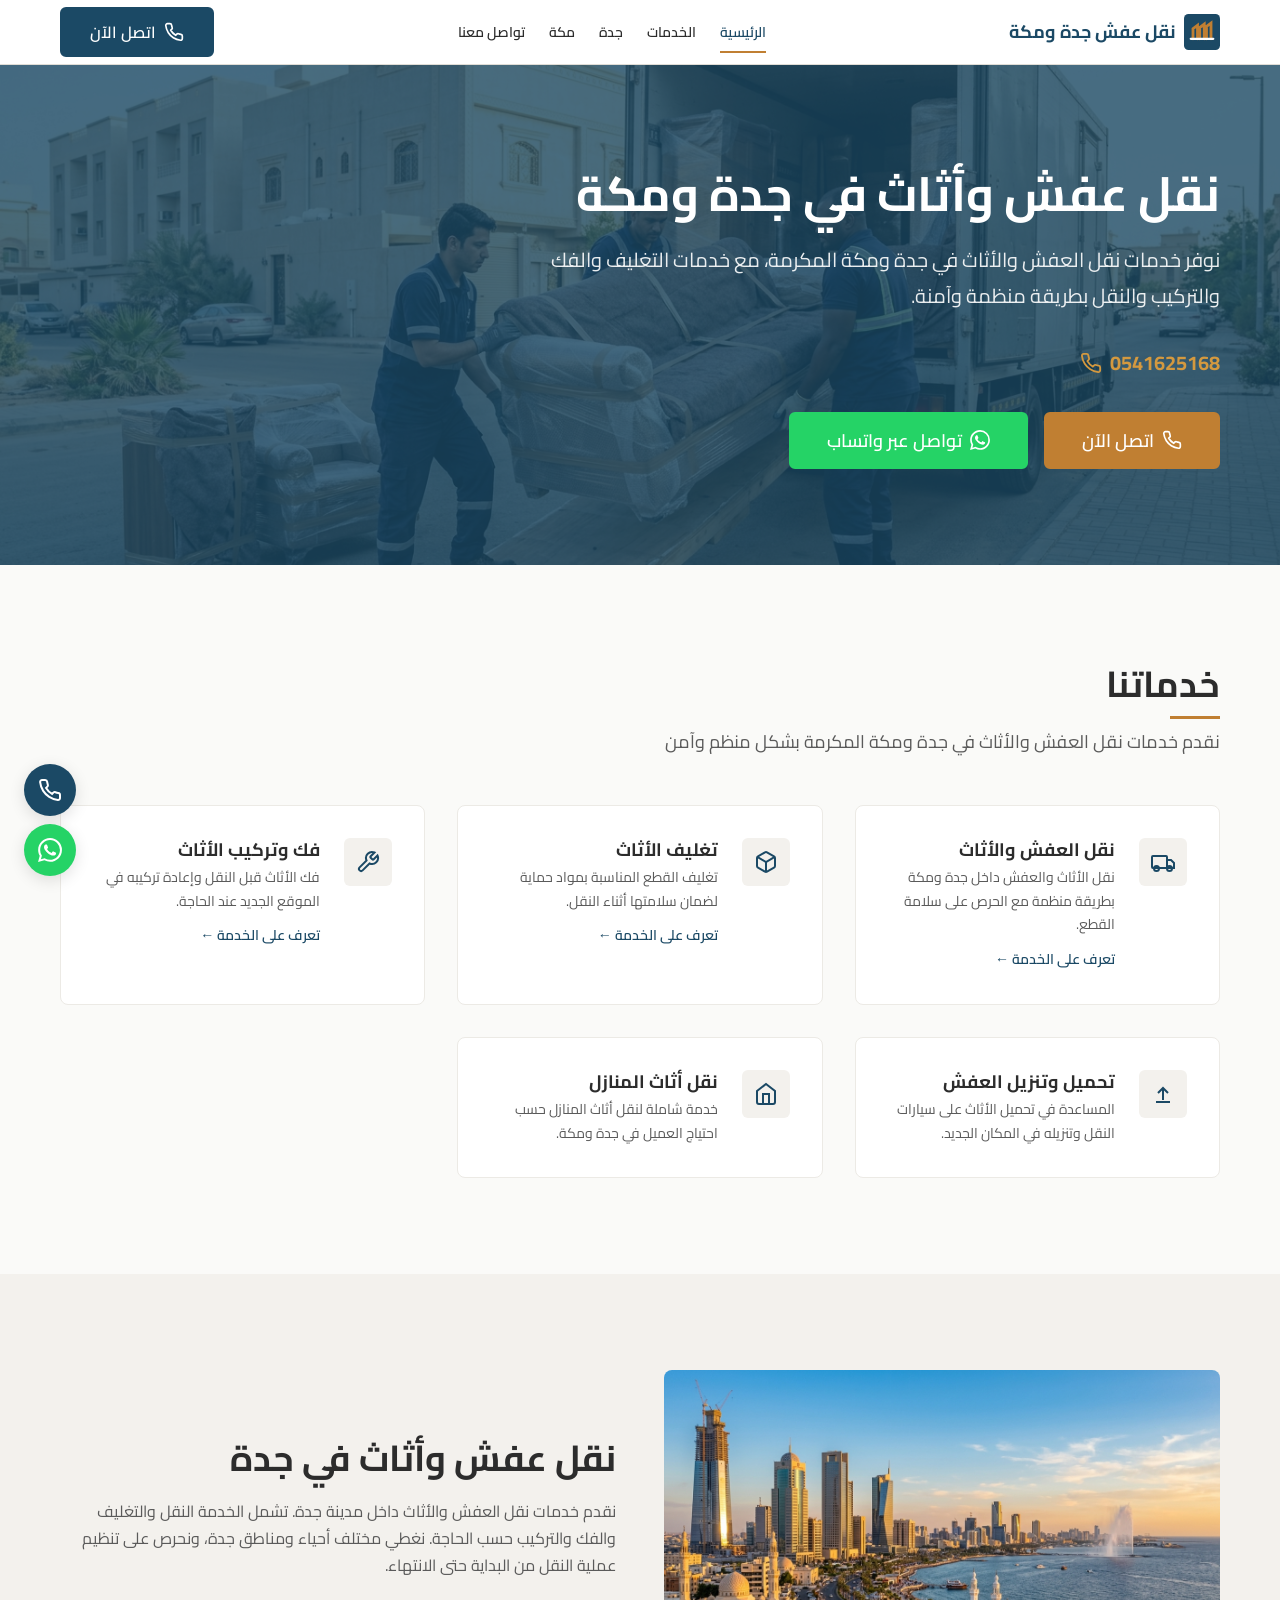
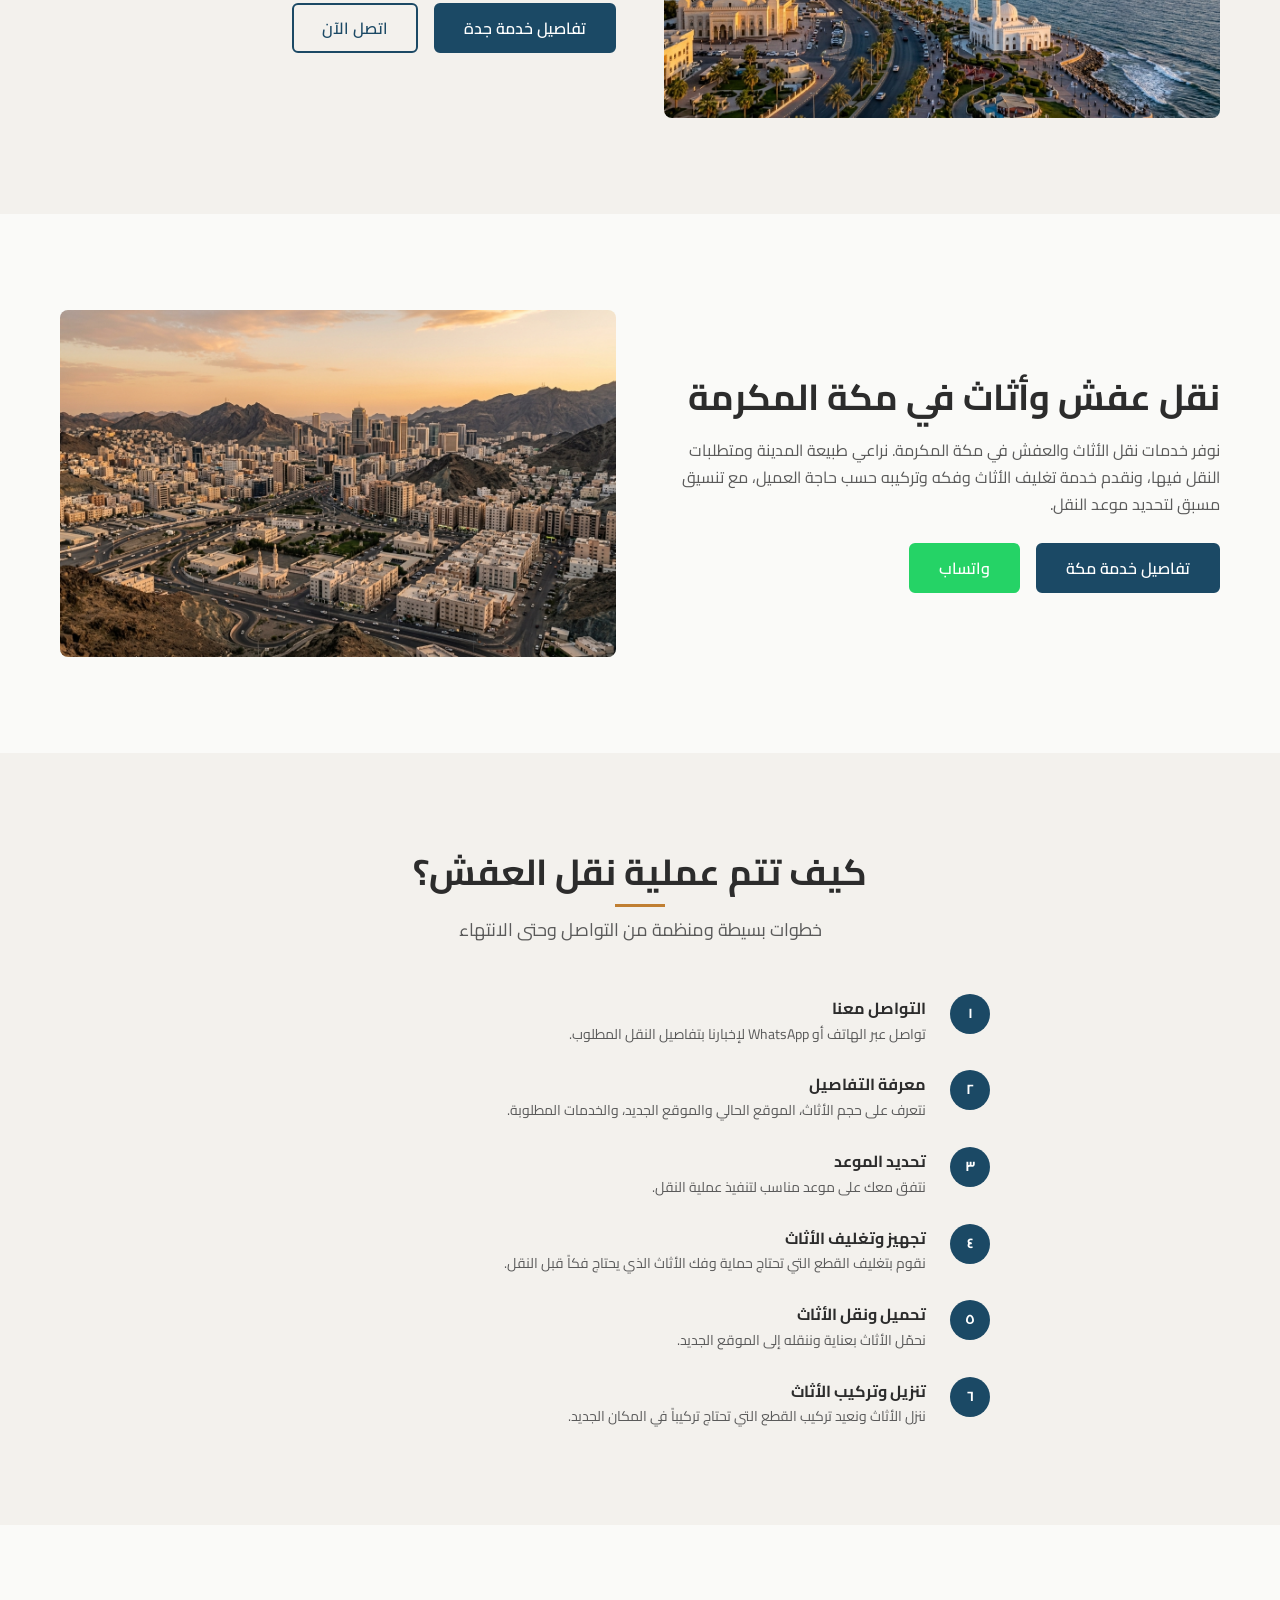
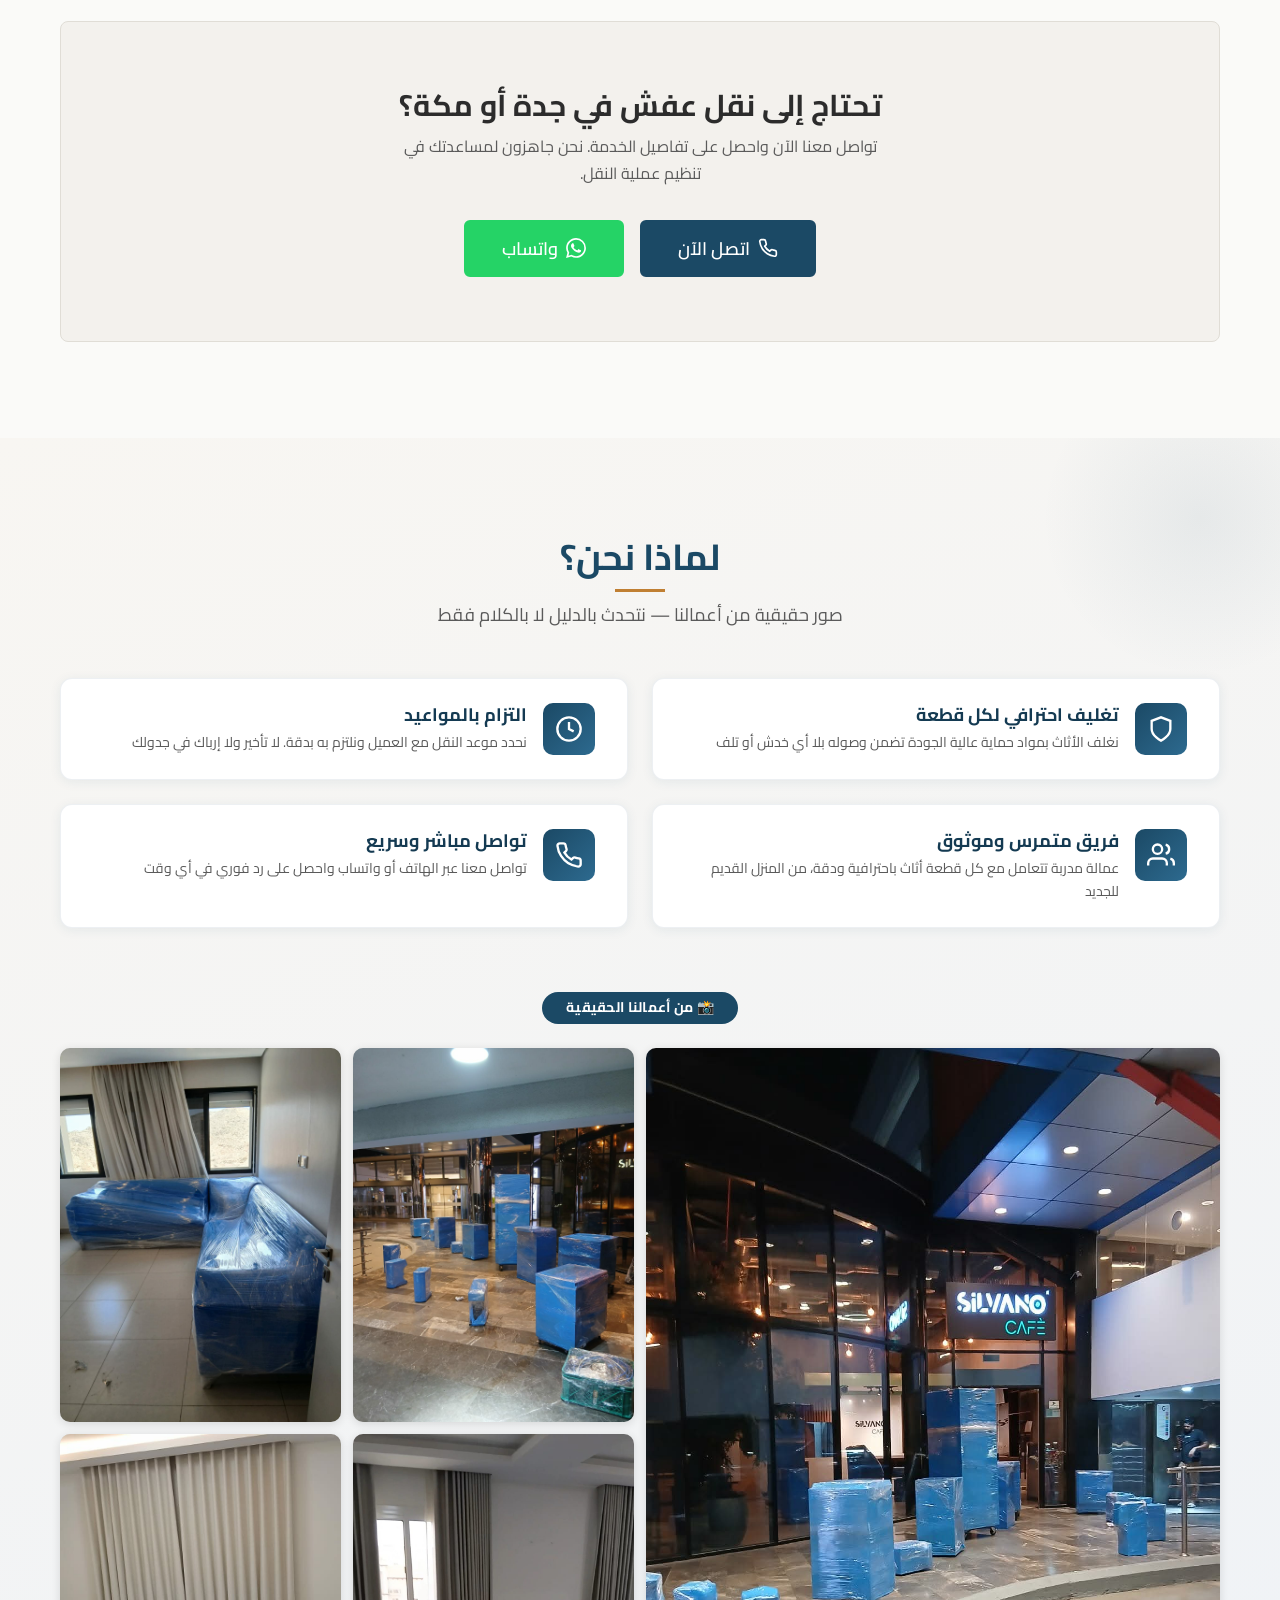
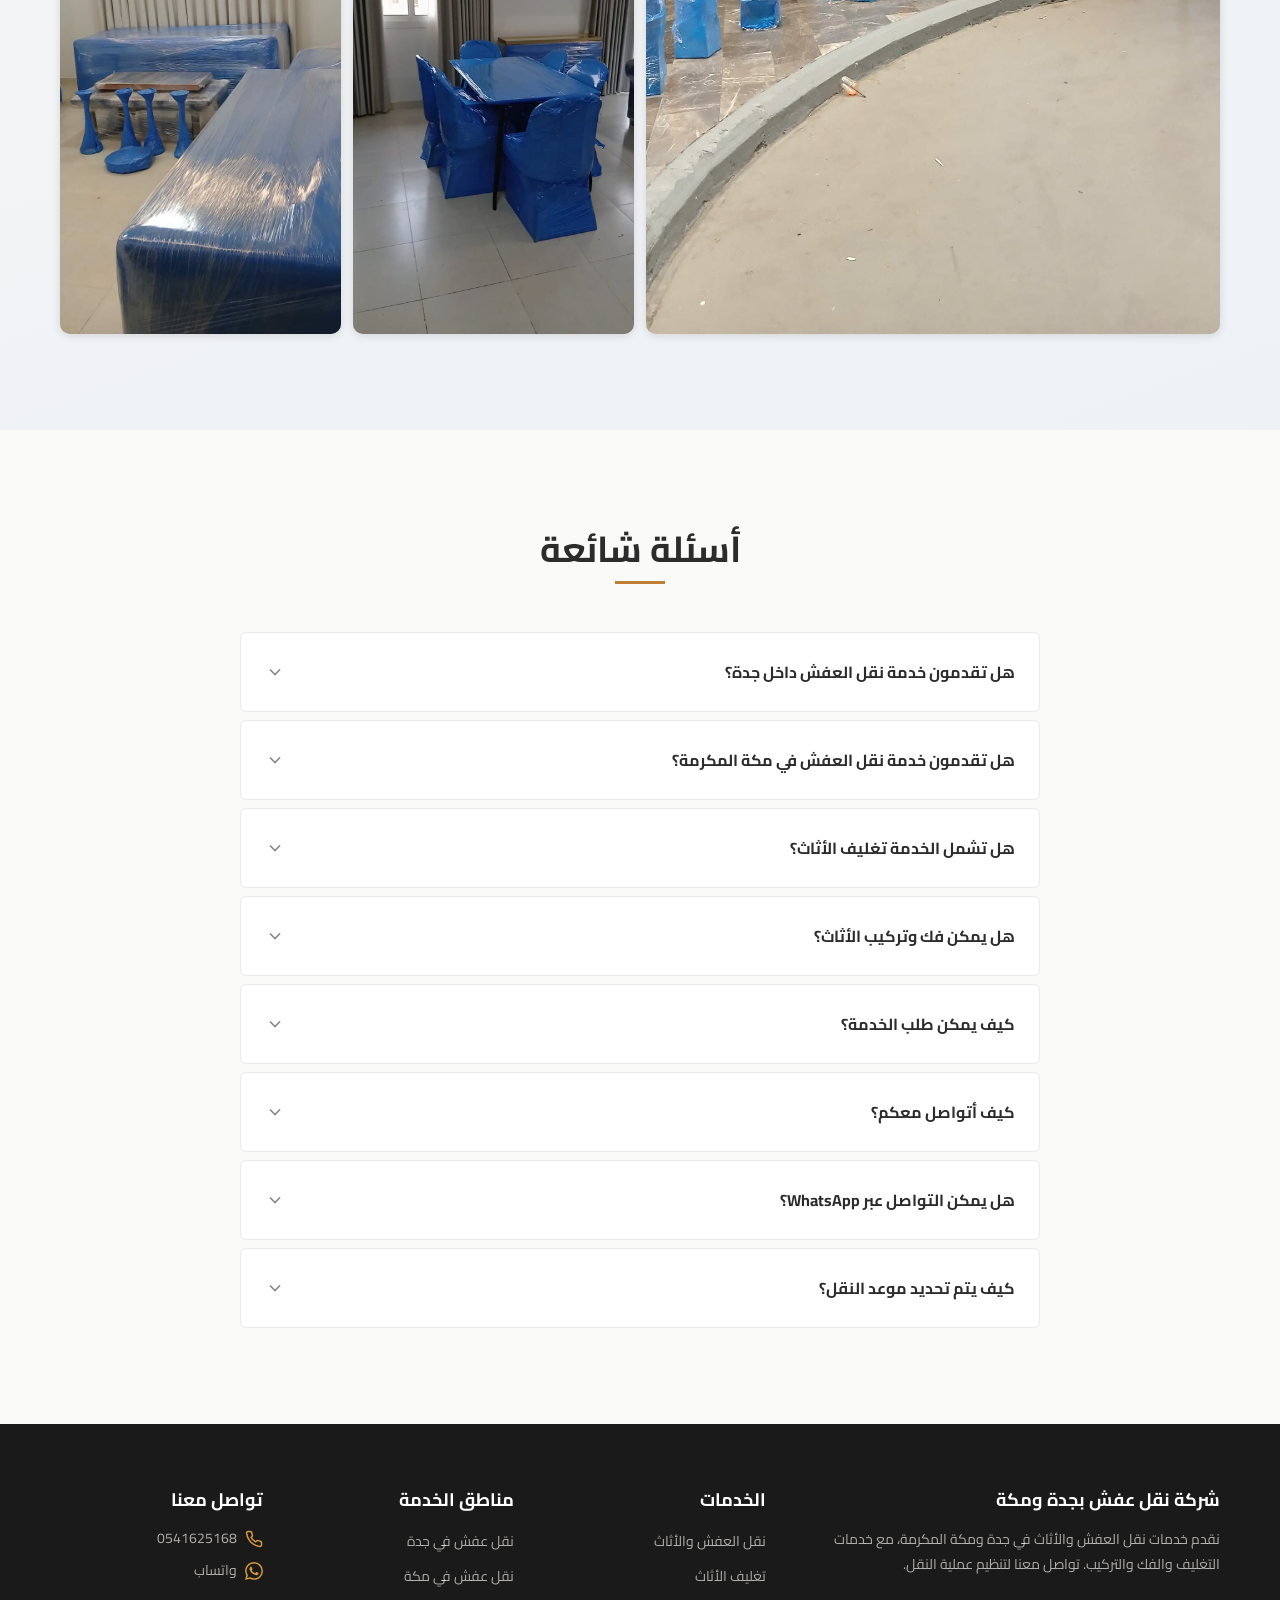
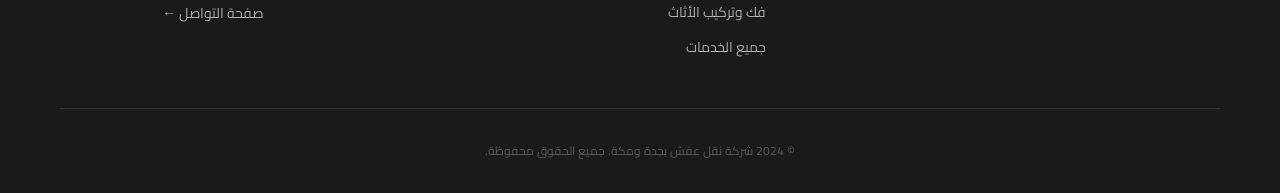
==== index.html @ a4de0fa6 "Ensure conversion clicks trigger immediate navigation and WhatsApp window open" ====
<!DOCTYPE html>
<html lang="ar" dir="rtl">
<head>
    <!-- Google tag (gtag.js) -->
  <script async src="https://www.googletagmanager.com/gtag/js?id=AW-18475044800"></script>
  <script>
    window.dataLayer = window.dataLayer || [];
    function gtag(){dataLayer.push(arguments);}
    gtag('js', new Date());

    gtag('config', 'AW-18475044800');
    gtag('config', 'AW-18475236309');
  </script>
    <!-- Event snippet for Contact conversion page -->
  <script>
  function gtag_report_conversion(url) {
    var callback = function () {
      if (typeof(url) != 'undefined' && url) {
        if (url.indexOf('wa.me') !== -1 || url.indexOf('whatsapp') !== -1) {
          // Handled immediately below
        } else {
          window.location = url;
        }
      }
    };
    if (typeof gtag === 'function') {
      gtag('event', 'conversion', {
          'send_to': 'AW-18475236309/doPhCIW14IYdENX31ulE',
          'value': 1.0,
          'currency': 'EGP',
          'event_callback': callback
      });
    }
    if (url && (url.indexOf('wa.me') !== -1 || url.indexOf('whatsapp') !== -1)) {
      window.open(url, '_blank');
      return false;
    }
    if (url && url.indexOf('tel:') === 0) {
      window.location.href = url;
      return false;
    }
    return false;
  }
  </script>

  <meta charset="UTF-8">
  <meta name="viewport" content="width=device-width, initial-scale=1.0">
  <title>نقل عفش وأثاث في جدة ومكة | شركة نقل عفش</title>
  <meta name="description" content="خدمات نقل العفش والأثاث في جدة ومكة المكرمة. نوفر خدمات التغليف والفك والتركيب والنقل بطريقة منظمة وآمنة. تواصل معنا الآن.">
  <link rel="canonical" href="https://example.com/">

  <!-- Open Graph -->
  <meta property="og:title" content="نقل عفش وأثاث في جدة ومكة | شركة نقل عفش">
  <meta property="og:description" content="خدمات نقل العفش والأثاث في جدة ومكة المكرمة. نوفر خدمات التغليف والفك والتركيب والنقل بطريقة منظمة وآمنة.">
  <meta property="og:type" content="website">
  <meta property="og:url" content="https://example.com/">
  <meta property="og:locale" content="ar_SA">
  <meta property="og:image" content="https://example.com/images/hero.jpg">
  <meta property="og:image:width" content="1200">
  <meta property="og:image:height" content="630">
  <meta property="og:site_name" content="شركة نقل عفش بجدة ومكة">

  <!-- Twitter/X -->
  <meta name="twitter:card" content="summary_large_image">
  <meta name="twitter:title" content="نقل عفش وأثاث في جدة ومكة | شركة نقل عفش">
  <meta name="twitter:description" content="خدمات نقل العفش والأثاث في جدة ومكة المكرمة. تغليف وفك وتركيب ونقل.">
  <meta name="twitter:image" content="https://example.com/images/hero.jpg">

  <!-- Favicon -->
  <link rel="icon" href="/favicon.svg" type="image/svg+xml">
  <link rel="apple-touch-icon" href="/favicon.svg">
  <link rel="manifest" href="/site.webmanifest">
  <meta name="theme-color" content="#1b4965">

  <!-- Preload critical resources -->
  <link rel="preconnect" href="https://fonts.googleapis.com">
  <link rel="preconnect" href="https://fonts.gstatic.com" crossorigin>
  <link rel="preload" as="style" href="https://fonts.googleapis.com/css2?family=Cairo:wght@400;600;700&display=swap">
  <link rel="stylesheet" href="https://fonts.googleapis.com/css2?family=Cairo:wght@400;600;700&display=swap" media="print" onload="this.media='all'">
  <noscript><link rel="stylesheet" href="https://fonts.googleapis.com/css2?family=Cairo:wght@400;600;700&display=swap"></noscript>

  <link rel="stylesheet" href="/css/style.css">

  <!-- Structured Data: LocalBusiness -->
  <script type="application/ld+json">
  {
    "@context": "https://schema.org",
    "@type": "MovingCompany",
    "name": "شركة نقل عفش بجدة ومكة",
    "description": "خدمات نقل العفش والأثاث في جدة ومكة المكرمة، مع خدمات التغليف والفك والتركيب",
    "url": "https://example.com",
    "telephone": "+966541625168",
    "areaServed": [
      {
        "@type": "City",
        "name": "جدة",
        "containedInPlace": {
          "@type": "Country",
          "name": "المملكة العربية السعودية"
        }
      },
      {
        "@type": "City",
        "name": "مكة المكرمة",
        "containedInPlace": {
          "@type": "Country",
          "name": "المملكة العربية السعودية"
        }
      }
    ],
    "serviceType": [
      "نقل عفش",
      "نقل أثاث",
      "تغليف أثاث",
      "فك وتركيب أثاث"
    ],
    "contactPoint": {
      "@type": "ContactPoint",
      "telephone": "+966541625168",
      "contactType": "customer service",
      "availableLanguage": "Arabic"
    }
  }
  </script>

  <!-- Structured Data: FAQPage -->
  <script type="application/ld+json">
  {
    "@context": "https://schema.org",
    "@type": "FAQPage",
    "mainEntity": [
      {
        "@type": "Question",
        "name": "هل تقدمون خدمة نقل العفش داخل جدة؟",
        "acceptedAnswer": {
          "@type": "Answer",
          "text": "نعم، نقدم خدمات نقل العفش والأثاث داخل مدينة جدة. تشمل الخدمة النقل والتحميل والتنزيل، مع إمكانية التغليف والفك والتركيب حسب الحاجة."
        }
      },
      {
        "@type": "Question",
        "name": "هل تقدمون خدمة نقل العفش في مكة المكرمة؟",
        "acceptedAnswer": {
          "@type": "Answer",
          "text": "نعم، نوفر خدمات نقل العفش والأثاث في مكة المكرمة بنفس الخدمات المتاحة في جدة، من نقل وتغليف وفك وتركيب."
        }
      },
      {
        "@type": "Question",
        "name": "هل تشمل الخدمة تغليف الأثاث؟",
        "acceptedAnswer": {
          "@type": "Answer",
          "text": "نعم، نوفر خدمة تغليف الأثاث بمواد حماية مناسبة للقطع التي تحتاج ذلك. يتم الاتفاق على تفاصيل التغليف عند التواصل معنا."
        }
      },
      {
        "@type": "Question",
        "name": "هل يمكن فك وتركيب الأثاث؟",
        "acceptedAnswer": {
          "@type": "Answer",
          "text": "نعم، نقدم خدمة فك الأثاث قبل النقل وإعادة تركيبه في الموقع الجديد. تواصل معنا لمعرفة التفاصيل حسب نوع الأثاث."
        }
      },
      {
        "@type": "Question",
        "name": "كيف يمكن طلب الخدمة؟",
        "acceptedAnswer": {
          "@type": "Answer",
          "text": "يمكنك طلب الخدمة بالاتصال المباشر على الرقم 0541625168 أو عبر WhatsApp. سنتعرف على تفاصيل النقل المطلوب ونحدد معك الموعد المناسب."
        }
      },
      {
        "@type": "Question",
        "name": "كيف أتواصل معكم؟",
        "acceptedAnswer": {
          "@type": "Answer",
          "text": "يمكنك التواصل معنا عبر الاتصال المباشر على الرقم 0541625168 أو عبر WhatsApp على نفس الرقم. كما يمكنك استخدام نموذج التواصل في صفحة التواصل."
        }
      },
      {
        "@type": "Question",
        "name": "هل يمكن التواصل عبر WhatsApp؟",
        "acceptedAnswer": {
          "@type": "Answer",
          "text": "نعم، يمكنك التواصل معنا مباشرة عبر WhatsApp على الرقم 0541625168. اضغط على زر WhatsApp الموجود في الموقع للتواصل الفوري."
        }
      },
      {
        "@type": "Question",
        "name": "كيف يتم تحديد موعد النقل؟",
        "acceptedAnswer": {
          "@type": "Answer",
          "text": "عند التواصل معنا، نتعرف على تفاصيل النقل المطلوب ثم نتفق معك على الموعد المناسب لتنفيذ الخدمة. نحرص على التنسيق المسبق لضمان تنفيذ النقل في الوقت المحدد."
        }
      }
    ]
  }
  </script>
</head>
<body>
  <!-- Skip to content -->
  <a href="#main-content" class="skip-link">انتقل إلى المحتوى الرئيسي</a>

  <!-- Header -->
  <header class="site-header" role="banner">
    <div class="container">
      <div class="header__inner">
        <a href="/" class="header__logo" aria-label="شركة نقل عفش بجدة ومكة — الصفحة الرئيسية">
          <svg class="header__logo-icon" viewBox="0 0 32 32" aria-hidden="true">
            <rect width="32" height="32" rx="4" fill="#1b4965"/>
            <path d="M8 22V13l4-3v12M14 22V12l4-3v13M20 22V11l4-3v14" stroke="#c07f32" stroke-width="2.5" stroke-linecap="round" fill="none"/>
            <path d="M6 22h20" stroke="#fff" stroke-width="2" stroke-linecap="round"/>
          </svg>
          <span>نقل عفش جدة ومكة</span>
        </a>

        <nav class="header__nav" aria-label="القائمة الرئيسية">
          <ul class="header__nav-list">
            <li><a href="/" class="header__nav-link active">الرئيسية</a></li>
            <li><a href="/services/" class="header__nav-link">الخدمات</a></li>
            <li><a href="/jeddah/" class="header__nav-link">جدة</a></li>
            <li><a href="/makkah/" class="header__nav-link">مكة</a></li>
            <li><a href="/contact/" class="header__nav-link">تواصل معنا</a></li>
          </ul>
        </nav>

        <div class="header__cta">
          <a href="tel:0541625168" onclick="return gtag_report_conversion(this.href)" class="btn btn--primary btn--sm" id="header-phone-btn">
            <svg class="btn__icon" viewBox="0 0 24 24" fill="none" stroke="currentColor" stroke-width="2" aria-hidden="true"><path d="M22 16.92v3a2 2 0 01-2.18 2 19.79 19.79 0 01-8.63-3.07 19.5 19.5 0 01-6-6 19.79 19.79 0 01-3.07-8.67A2 2 0 014.11 2h3a2 2 0 012 1.72c.127.96.361 1.903.7 2.81a2 2 0 01-.45 2.11L8.09 9.91a16 16 0 006 6l1.27-1.27a2 2 0 012.11-.45c.907.339 1.85.573 2.81.7A2 2 0 0122 16.92z"/></svg>
            اتصل الآن
          </a>
        </div>

        <button class="header__mobile-toggle" id="mobile-toggle" aria-label="فتح القائمة" aria-expanded="false" aria-controls="mobile-nav">
          <svg viewBox="0 0 24 24" fill="none" stroke="currentColor" stroke-width="2" aria-hidden="true">
            <path d="M3 12h18M3 6h18M3 18h18"/>
          </svg>
        </button>
      </div>
    </div>
  </header>

  <!-- Mobile Navigation -->
  <nav class="mobile-nav" id="mobile-nav" aria-label="القائمة المتنقلة" role="navigation">
    <ul class="mobile-nav__list">
      <li><a href="/" class="mobile-nav__link active">الرئيسية</a></li>
      <li><a href="/services/" class="mobile-nav__link">الخدمات</a></li>
      <li><a href="/services/furniture-moving/" class="mobile-nav__link">نقل العفش والأثاث</a></li>
      <li><a href="/services/furniture-packing/" class="mobile-nav__link">تغليف الأثاث</a></li>
      <li><a href="/services/furniture-disassembly-installation/" class="mobile-nav__link">فك وتركيب الأثاث</a></li>
      <li><a href="/jeddah/" class="mobile-nav__link">نقل عفش في جدة</a></li>
      <li><a href="/makkah/" class="mobile-nav__link">نقل عفش في مكة</a></li>
      <li><a href="/contact/" class="mobile-nav__link">تواصل معنا</a></li>
    </ul>
    <div class="mobile-nav__cta">
      <a href="tel:0541625168" onclick="return gtag_report_conversion(this.href)" class="btn btn--primary" id="mobile-phone-btn">
        <svg class="btn__icon" viewBox="0 0 24 24" fill="none" stroke="currentColor" stroke-width="2" aria-hidden="true"><path d="M22 16.92v3a2 2 0 01-2.18 2 19.79 19.79 0 01-8.63-3.07 19.5 19.5 0 01-6-6 19.79 19.79 0 01-3.07-8.67A2 2 0 014.11 2h3a2 2 0 012 1.72c.127.96.361 1.903.7 2.81a2 2 0 01-.45 2.11L8.09 9.91a16 16 0 006 6l1.27-1.27a2 2 0 012.11-.45c.907.339 1.85.573 2.81.7A2 2 0 0122 16.92z"/></svg>
        اتصل الآن
      </a>
      <a href="https://wa.me/966541625168" onclick="return gtag_report_conversion(this.href)" class="btn btn--whatsapp" target="_blank" rel="noopener" id="mobile-wa-btn">
        <svg class="btn__icon" viewBox="0 0 24 24" fill="currentColor" aria-hidden="true"><path d="M17.472 14.382c-.297-.149-1.758-.867-2.03-.967-.273-.099-.471-.148-.67.15-.197.297-.767.966-.94 1.164-.173.199-.347.223-.644.075-.297-.15-1.255-.463-2.39-1.475-.883-.788-1.48-1.761-1.653-2.059-.173-.297-.018-.458.13-.606.134-.133.298-.347.446-.52.149-.174.198-.298.298-.497.099-.198.05-.371-.025-.52-.075-.149-.669-1.612-.916-2.207-.242-.579-.487-.5-.669-.51-.173-.008-.371-.01-.57-.01-.198 0-.52.074-.792.372-.272.297-1.04 1.016-1.04 2.479 0 1.462 1.065 2.875 1.213 3.074.149.198 2.096 3.2 5.077 4.487.709.306 1.262.489 1.694.625.712.227 1.36.195 1.871.118.571-.085 1.758-.719 2.006-1.413.248-.694.248-1.289.173-1.413-.074-.124-.272-.198-.57-.347m-5.421 7.403h-.004a9.87 9.87 0 01-5.031-1.378l-.361-.214-3.741.982.998-3.648-.235-.374a9.86 9.86 0 01-1.51-5.26c.001-5.45 4.436-9.884 9.888-9.884 2.64 0 5.122 1.03 6.988 2.898a9.825 9.825 0 012.893 6.994c-.003 5.45-4.437 9.884-9.885 9.884m8.413-18.297A11.815 11.815 0 0012.05 0C5.495 0 .16 5.335.157 11.892c0 2.096.547 4.142 1.588 5.945L.057 24l6.305-1.654a11.882 11.882 0 005.683 1.448h.005c6.554 0 11.89-5.335 11.893-11.893a11.821 11.821 0 00-3.48-8.413z"/></svg>
        واتساب
      </a>
    </div>
  </nav>

  <!-- Main Content -->
  <main id="main-content">

    <!-- Hero Section -->
    <section class="hero" aria-labelledby="hero-title">
      <div class="hero__bg" aria-hidden="true">
        <img src="/images/hero.jpg" alt="" width="1200" height="675">
      </div>
      <div class="container">
        <div class="hero__content">
          <h1 id="hero-title" class="hero__title">نقل عفش وأثاث في جدة ومكة</h1>
          <p class="hero__desc">نوفر خدمات نقل العفش والأثاث في جدة ومكة المكرمة، مع خدمات التغليف والفك والتركيب والنقل بطريقة منظمة وآمنة.</p>
          <a href="tel:0541625168" onclick="return gtag_report_conversion(this.href)" class="hero__phone" id="hero-phone-link" aria-label="اتصل بنا على الرقم 0541625168">
            <svg width="22" height="22" viewBox="0 0 24 24" fill="none" stroke="currentColor" stroke-width="2" aria-hidden="true"><path d="M22 16.92v3a2 2 0 01-2.18 2 19.79 19.79 0 01-8.63-3.07 19.5 19.5 0 01-6-6 19.79 19.79 0 01-3.07-8.67A2 2 0 014.11 2h3a2 2 0 012 1.72c.127.96.361 1.903.7 2.81a2 2 0 01-.45 2.11L8.09 9.91a16 16 0 006 6l1.27-1.27a2 2 0 012.11-.45c.907.339 1.85.573 2.81.7A2 2 0 0122 16.92z"/></svg>
            0541625168
          </a>
          <div class="btn-group">
            <a href="tel:0541625168" onclick="return gtag_report_conversion(this.href)" class="btn btn--accent btn--lg" id="hero-call-btn">
              <svg class="btn__icon" viewBox="0 0 24 24" fill="none" stroke="currentColor" stroke-width="2" aria-hidden="true"><path d="M22 16.92v3a2 2 0 01-2.18 2 19.79 19.79 0 01-8.63-3.07 19.5 19.5 0 01-6-6 19.79 19.79 0 01-3.07-8.67A2 2 0 014.11 2h3a2 2 0 012 1.72c.127.96.361 1.903.7 2.81a2 2 0 01-.45 2.11L8.09 9.91a16 16 0 006 6l1.27-1.27a2 2 0 012.11-.45c.907.339 1.85.573 2.81.7A2 2 0 0122 16.92z"/></svg>
              اتصل الآن
            </a>
            <a href="https://wa.me/966541625168" onclick="return gtag_report_conversion(this.href)" class="btn btn--whatsapp btn--lg" target="_blank" rel="noopener" id="hero-wa-btn">
              <svg class="btn__icon" viewBox="0 0 24 24" fill="currentColor" aria-hidden="true"><path d="M17.472 14.382c-.297-.149-1.758-.867-2.03-.967-.273-.099-.471-.148-.67.15-.197.297-.767.966-.94 1.164-.173.199-.347.223-.644.075-.297-.15-1.255-.463-2.39-1.475-.883-.788-1.48-1.761-1.653-2.059-.173-.297-.018-.458.13-.606.134-.133.298-.347.446-.52.149-.174.198-.298.298-.497.099-.198.05-.371-.025-.52-.075-.149-.669-1.612-.916-2.207-.242-.579-.487-.5-.669-.51-.173-.008-.371-.01-.57-.01-.198 0-.52.074-.792.372-.272.297-1.04 1.016-1.04 2.479 0 1.462 1.065 2.875 1.213 3.074.149.198 2.096 3.2 5.077 4.487.709.306 1.262.489 1.694.625.712.227 1.36.195 1.871.118.571-.085 1.758-.719 2.006-1.413.248-.694.248-1.289.173-1.413-.074-.124-.272-.198-.57-.347m-5.421 7.403h-.004a9.87 9.87 0 01-5.031-1.378l-.361-.214-3.741.982.998-3.648-.235-.374a9.86 9.86 0 01-1.51-5.26c.001-5.45 4.436-9.884 9.888-9.884 2.64 0 5.122 1.03 6.988 2.898a9.825 9.825 0 012.893 6.994c-.003 5.45-4.437 9.884-9.885 9.884m8.413-18.297A11.815 11.815 0 0012.05 0C5.495 0 .16 5.335.157 11.892c0 2.096.547 4.142 1.588 5.945L.057 24l6.305-1.654a11.882 11.882 0 005.683 1.448h.005c6.554 0 11.89-5.335 11.893-11.893a11.821 11.821 0 00-3.48-8.413z"/></svg>
              تواصل عبر واتساب
            </a>
          </div>
        </div>
      </div>
    </section>

    <!-- Services Section -->
    <section class="section" id="services" aria-labelledby="services-title">
      <div class="container">
        <div class="section__header">
          <h2 id="services-title" class="section__title">خدماتنا</h2>
          <p class="section__subtitle">نقدم خدمات نقل العفش والأثاث في جدة ومكة المكرمة بشكل منظم وآمن</p>
        </div>
        <div class="services-grid">

          <!-- Service 1: نقل العفش والأثاث -->
          <div class="service-item">
            <div class="service-item__icon" aria-hidden="true">
              <svg viewBox="0 0 24 24" fill="none" stroke="currentColor" stroke-width="2"><rect x="1" y="6" width="15" height="12" rx="1"/><path d="M16 10h4l3 3v5h-7V10z"/><circle cx="5.5" cy="18.5" r="2.5"/><circle cx="18.5" cy="18.5" r="2.5"/></svg>
            </div>
            <div>
              <h3 class="service-item__title">نقل العفش والأثاث</h3>
              <p class="service-item__desc">نقل الأثاث والعفش داخل جدة ومكة بطريقة منظمة مع الحرص على سلامة القطع.</p>
              <a href="/services/furniture-moving/" class="service-item__link">تعرف على الخدمة ←</a>
            </div>
          </div>

          <!-- Service 2: التغليف -->
          <div class="service-item">
            <div class="service-item__icon" aria-hidden="true">
              <svg viewBox="0 0 24 24" fill="none" stroke="currentColor" stroke-width="2"><path d="M21 16V8a2 2 0 00-1-1.73l-7-4a2 2 0 00-2 0l-7 4A2 2 0 003 8v8a2 2 0 001 1.73l7 4a2 2 0 002 0l7-4A2 2 0 0021 16z"/><polyline points="3.27 6.96 12 12.01 20.73 6.96"/><line x1="12" y1="22.08" x2="12" y2="12"/></svg>
            </div>
            <div>
              <h3 class="service-item__title">تغليف الأثاث</h3>
              <p class="service-item__desc">تغليف القطع المناسبة بمواد حماية لضمان سلامتها أثناء النقل.</p>
              <a href="/services/furniture-packing/" class="service-item__link">تعرف على الخدمة ←</a>
            </div>
          </div>

          <!-- Service 3: فك وتركيب -->
          <div class="service-item">
            <div class="service-item__icon" aria-hidden="true">
              <svg viewBox="0 0 24 24" fill="none" stroke="currentColor" stroke-width="2"><path d="M14.7 6.3a1 1 0 000 1.4l1.6 1.6a1 1 0 001.4 0l3.77-3.77a6 6 0 01-7.94 7.94l-6.91 6.91a2.12 2.12 0 01-3-3l6.91-6.91a6 6 0 017.94-7.94l-3.76 3.76z"/></svg>
            </div>
            <div>
              <h3 class="service-item__title">فك وتركيب الأثاث</h3>
              <p class="service-item__desc">فك الأثاث قبل النقل وإعادة تركيبه في الموقع الجديد عند الحاجة.</p>
              <a href="/services/furniture-disassembly-installation/" class="service-item__link">تعرف على الخدمة ←</a>
            </div>
          </div>

          <!-- Service 4: تحميل وتنزيل -->
          <div class="service-item">
            <div class="service-item__icon" aria-hidden="true">
              <svg viewBox="0 0 24 24" fill="none" stroke="currentColor" stroke-width="2"><polyline points="17 11 12 6 7 11"/><line x1="12" y1="6" x2="12" y2="18"/><path d="M5 20h14"/></svg>
            </div>
            <div>
              <h3 class="service-item__title">تحميل وتنزيل العفش</h3>
              <p class="service-item__desc">المساعدة في تحميل الأثاث على سيارات النقل وتنزيله في المكان الجديد.</p>
            </div>
          </div>

          <!-- Service 5: نقل أثاث المنازل -->
          <div class="service-item">
            <div class="service-item__icon" aria-hidden="true">
              <svg viewBox="0 0 24 24" fill="none" stroke="currentColor" stroke-width="2"><path d="M3 9l9-7 9 7v11a2 2 0 01-2 2H5a2 2 0 01-2-2z"/><polyline points="9 22 9 12 15 12 15 22"/></svg>
            </div>
            <div>
              <h3 class="service-item__title">نقل أثاث المنازل</h3>
              <p class="service-item__desc">خدمة شاملة لنقل أثاث المنازل حسب احتياج العميل في جدة ومكة.</p>
            </div>
          </div>

        </div>
      </div>
    </section>

    <!-- Jeddah Section -->
    <section class="section section--alt" id="jeddah-section" aria-labelledby="jeddah-title">
      <div class="container">
        <div class="city-block">
          <div class="city-block__image">
            <img src="/images/jeddah.jpg" alt="مدينة جدة" width="600" height="375" loading="lazy">
          </div>
          <div>
            <h2 id="jeddah-title" class="city-block__title">نقل عفش وأثاث في جدة</h2>
            <p class="city-block__text">نقدم خدمات نقل العفش والأثاث داخل مدينة جدة. تشمل الخدمة النقل والتغليف والفك والتركيب حسب الحاجة. نغطي مختلف أحياء ومناطق جدة، ونحرص على تنظيم عملية النقل من البداية حتى الانتهاء.</p>
            <div class="btn-group">
              <a href="/jeddah/" class="btn btn--primary" id="jeddah-section-link">تفاصيل خدمة جدة</a>
              <a href="tel:0541625168" onclick="return gtag_report_conversion(this.href)" class="btn btn--outline" id="jeddah-call-btn">اتصل الآن</a>
            </div>
          </div>
        </div>
      </div>
    </section>

    <!-- Makkah Section -->
    <section class="section" id="makkah-section" aria-labelledby="makkah-title">
      <div class="container">
        <div class="city-block city-block--reverse">
          <div class="city-block__image">
            <img src="/images/makkah.jpg" alt="مدينة مكة المكرمة" width="600" height="375" loading="lazy">
          </div>
          <div>
            <h2 id="makkah-title" class="city-block__title">نقل عفش وأثاث في مكة المكرمة</h2>
            <p class="city-block__text">نوفر خدمات نقل الأثاث والعفش في مكة المكرمة. نراعي طبيعة المدينة ومتطلبات النقل فيها، ونقدم خدمة تغليف الأثاث وفكه وتركيبه حسب حاجة العميل، مع تنسيق مسبق لتحديد موعد النقل.</p>
            <div class="btn-group">
              <a href="/makkah/" class="btn btn--primary" id="makkah-section-link">تفاصيل خدمة مكة</a>
              <a href="https://wa.me/966541625168" onclick="return gtag_report_conversion(this.href)" class="btn btn--whatsapp" target="_blank" rel="noopener" id="makkah-wa-btn">
                واتساب
              </a>
            </div>
          </div>
        </div>
      </div>
    </section>

    <!-- How it works -->
    <section class="section section--alt" id="process" aria-labelledby="process-title">
      <div class="container">
        <div class="section__header text-center">
          <h2 id="process-title" class="section__title">كيف تتم عملية نقل العفش؟</h2>
          <p class="section__subtitle" style="margin:0 auto;">خطوات بسيطة ومنظمة من التواصل وحتى الانتهاء</p>
        </div>
        <div class="process-list">
          <div class="process-step">
            <span class="process-step__number" aria-hidden="true">١</span>
            <div class="process-step__content">
              <h3 class="process-step__title">التواصل معنا</h3>
              <p class="process-step__desc">تواصل عبر الهاتف أو WhatsApp لإخبارنا بتفاصيل النقل المطلوب.</p>
            </div>
          </div>
          <div class="process-step">
            <span class="process-step__number" aria-hidden="true">٢</span>
            <div class="process-step__content">
              <h3 class="process-step__title">معرفة التفاصيل</h3>
              <p class="process-step__desc">نتعرف على حجم الأثاث، الموقع الحالي والموقع الجديد، والخدمات المطلوبة.</p>
            </div>
          </div>
          <div class="process-step">
            <span class="process-step__number" aria-hidden="true">٣</span>
            <div class="process-step__content">
              <h3 class="process-step__title">تحديد الموعد</h3>
              <p class="process-step__desc">نتفق معك على موعد مناسب لتنفيذ عملية النقل.</p>
            </div>
          </div>
          <div class="process-step">
            <span class="process-step__number" aria-hidden="true">٤</span>
            <div class="process-step__content">
              <h3 class="process-step__title">تجهيز وتغليف الأثاث</h3>
              <p class="process-step__desc">نقوم بتغليف القطع التي تحتاج حماية وفك الأثاث الذي يحتاج فكاً قبل النقل.</p>
            </div>
          </div>
          <div class="process-step">
            <span class="process-step__number" aria-hidden="true">٥</span>
            <div class="process-step__content">
              <h3 class="process-step__title">تحميل ونقل الأثاث</h3>
              <p class="process-step__desc">نحمّل الأثاث بعناية وننقله إلى الموقع الجديد.</p>
            </div>
          </div>
          <div class="process-step">
            <span class="process-step__number" aria-hidden="true">٦</span>
            <div class="process-step__content">
              <h3 class="process-step__title">تنزيل وتركيب الأثاث</h3>
              <p class="process-step__desc">ننزل الأثاث ونعيد تركيب القطع التي تحتاج تركيباً في المكان الجديد.</p>
            </div>
          </div>
        </div>
      </div>
    </section>

    <!-- CTA Banner -->
    <section class="section" aria-label="دعوة للتواصل">
      <div class="container">
        <div class="cta-banner">
          <h2 class="cta-banner__title">تحتاج إلى نقل عفش في جدة أو مكة؟</h2>
          <p class="cta-banner__desc">تواصل معنا الآن واحصل على تفاصيل الخدمة. نحن جاهزون لمساعدتك في تنظيم عملية النقل.</p>
          <div class="btn-group">
            <a href="tel:0541625168" onclick="return gtag_report_conversion(this.href)" class="btn btn--primary btn--lg" id="cta-call-btn">
              <svg class="btn__icon" viewBox="0 0 24 24" fill="none" stroke="currentColor" stroke-width="2" aria-hidden="true"><path d="M22 16.92v3a2 2 0 01-2.18 2 19.79 19.79 0 01-8.63-3.07 19.5 19.5 0 01-6-6 19.79 19.79 0 01-3.07-8.67A2 2 0 014.11 2h3a2 2 0 012 1.72c.127.96.361 1.903.7 2.81a2 2 0 01-.45 2.11L8.09 9.91a16 16 0 006 6l1.27-1.27a2 2 0 012.11-.45c.907.339 1.85.573 2.81.7A2 2 0 0122 16.92z"/></svg>
              اتصل الآن
            </a>
            <a href="https://wa.me/966541625168" onclick="return gtag_report_conversion(this.href)" class="btn btn--whatsapp btn--lg" target="_blank" rel="noopener" id="cta-wa-btn">
              <svg class="btn__icon" viewBox="0 0 24 24" fill="currentColor" aria-hidden="true"><path d="M17.472 14.382c-.297-.149-1.758-.867-2.03-.967-.273-.099-.471-.148-.67.15-.197.297-.767.966-.94 1.164-.173.199-.347.223-.644.075-.297-.15-1.255-.463-2.39-1.475-.883-.788-1.48-1.761-1.653-2.059-.173-.297-.018-.458.13-.606.134-.133.298-.347.446-.52.149-.174.198-.298.298-.497.099-.198.05-.371-.025-.52-.075-.149-.669-1.612-.916-2.207-.242-.579-.487-.5-.669-.51-.173-.008-.371-.01-.57-.01-.198 0-.52.074-.792.372-.272.297-1.04 1.016-1.04 2.479 0 1.462 1.065 2.875 1.213 3.074.149.198 2.096 3.2 5.077 4.487.709.306 1.262.489 1.694.625.712.227 1.36.195 1.871.118.571-.085 1.758-.719 2.006-1.413.248-.694.248-1.289.173-1.413-.074-.124-.272-.198-.57-.347m-5.421 7.403h-.004a9.87 9.87 0 01-5.031-1.378l-.361-.214-3.741.982.998-3.648-.235-.374a9.86 9.86 0 01-1.51-5.26c.001-5.45 4.436-9.884 9.888-9.884 2.64 0 5.122 1.03 6.988 2.898a9.825 9.825 0 012.893 6.994c-.003 5.45-4.437 9.884-9.885 9.884m8.413-18.297A11.815 11.815 0 0012.05 0C5.495 0 .16 5.335.157 11.892c0 2.096.547 4.142 1.588 5.945L.057 24l6.305-1.654a11.882 11.882 0 005.683 1.448h.005c6.554 0 11.89-5.335 11.893-11.893a11.821 11.821 0 00-3.48-8.413z"/></svg>
              واتساب
            </a>
          </div>
        </div>
      </div>
    </section>

    <!-- Why Choose Us — Real Work Gallery -->
    <section class="section why-us-section" id="why-us" aria-labelledby="why-us-title">
      <div class="container">
        <div class="section__header text-center">
          <h2 id="why-us-title" class="section__title why-us-section__title">لماذا نحن؟</h2>
          <p class="section__subtitle why-us-section__subtitle">صور حقيقية من أعمالنا — نتحدث بالدليل لا بالكلام فقط</p>
        </div>

        <!-- Feature Points -->
        <div class="why-us-features">
          <div class="why-us-feature">
            <div class="why-us-feature__icon">
              <svg viewBox="0 0 24 24" fill="none" stroke="currentColor" stroke-width="2" aria-hidden="true"><path d="M12 22s8-4 8-10V5l-8-3-8 3v7c0 6 8 10 8 10z"/></svg>
            </div>
            <div>
              <h3 class="why-us-feature__title">تغليف احترافي لكل قطعة</h3>
              <p class="why-us-feature__desc">نغلف الأثاث بمواد حماية عالية الجودة تضمن وصوله بلا أي خدش أو تلف</p>
            </div>
          </div>
          <div class="why-us-feature">
            <div class="why-us-feature__icon">
              <svg viewBox="0 0 24 24" fill="none" stroke="currentColor" stroke-width="2" aria-hidden="true"><circle cx="12" cy="12" r="10"/><polyline points="12 6 12 12 16 14"/></svg>
            </div>
            <div>
              <h3 class="why-us-feature__title">التزام بالمواعيد</h3>
              <p class="why-us-feature__desc">نحدد موعد النقل مع العميل ونلتزم به بدقة. لا تأخير ولا إرباك في جدولك</p>
            </div>
          </div>
          <div class="why-us-feature">
            <div class="why-us-feature__icon">
              <svg viewBox="0 0 24 24" fill="none" stroke="currentColor" stroke-width="2" aria-hidden="true"><path d="M17 21v-2a4 4 0 00-4-4H5a4 4 0 00-4 4v2"/><circle cx="9" cy="7" r="4"/><path d="M23 21v-2a4 4 0 00-3-3.87M16 3.13a4 4 0 010 7.75"/></svg>
            </div>
            <div>
              <h3 class="why-us-feature__title">فريق متمرس وموثوق</h3>
              <p class="why-us-feature__desc">عمالة مدربة تتعامل مع كل قطعة أثاث باحترافية ودقة، من المنزل القديم للجديد</p>
            </div>
          </div>
          <div class="why-us-feature">
            <div class="why-us-feature__icon">
              <svg viewBox="0 0 24 24" fill="none" stroke="currentColor" stroke-width="2" aria-hidden="true"><path d="M22 16.92v3a2 2 0 01-2.18 2 19.79 19.79 0 01-8.63-3.07 19.5 19.5 0 01-6-6 19.79 19.79 0 01-3.07-8.67A2 2 0 014.11 2h3a2 2 0 012 1.72c.127.96.361 1.903.7 2.81a2 2 0 01-.45 2.11L8.09 9.91a16 16 0 006 6l1.27-1.27a2 2 0 012.11-.45c.907.339 1.85.573 2.81.7A2 2 0 0122 16.92z"/></svg>
            </div>
            <div>
              <h3 class="why-us-feature__title">تواصل مباشر وسريع</h3>
              <p class="why-us-feature__desc">تواصل معنا عبر الهاتف أو واتساب واحصل على رد فوري في أي وقت</p>
            </div>
          </div>
        </div>

        <!-- Real Work Photo Gallery -->
        <div class="work-gallery" aria-label="معرض أعمالنا">
          <div class="work-gallery__header">
            <span class="work-gallery__badge">📸 من أعمالنا الحقيقية</span>
          </div>
          <div class="work-gallery__grid">
            <div class="work-gallery__item work-gallery__item--featured">
              <img
                src="/images/0bdd4e07-2298-4c4a-b5fe-12745a331a50.jfif"
                alt="تغليف أثاث مكتبي احترافي - شركة نقل عفش جدة"
                loading="lazy"
                width="600" height="400"
              >
              <div class="work-gallery__overlay">
                <p class="work-gallery__caption">تغليف أثاث مكتبي احترافي في موقع كبير</p>
              </div>
            </div>
            <div class="work-gallery__item">
              <img
                src="/images/56f65328-0794-403f-87da-5764737ec50d.jfif"
                alt="تغليف كامل لأثاث المحل - شركة نقل عفش"
                loading="lazy"
                width="400" height="300"
              >
              <div class="work-gallery__overlay">
                <p class="work-gallery__caption">تغليف كامل لأثاث المحل قبل النقل</p>
              </div>
            </div>
            <div class="work-gallery__item">
              <img
                src="/images/655d6dbe-415a-434e-8e03-2403bf04791b.jfif"
                alt="تغليف كنب وأثاث المنزل - شركة نقل عفش جدة"
                loading="lazy"
                width="400" height="300"
              >
              <div class="work-gallery__overlay">
                <p class="work-gallery__caption">تغليف الكنب بعناية تامة قبل النقل</p>
              </div>
            </div>
            <div class="work-gallery__item">
              <img
                src="/images/690551ca-cec7-4ba9-989d-1a268607e645.jfif"
                alt="تغليف طاولة سفرة وكراسي - شركة نقل عفش"
                loading="lazy"
                width="400" height="300"
              >
              <div class="work-gallery__overlay">
                <p class="work-gallery__caption">تغليف طاولة السفرة والكراسي بإتقان</p>
              </div>
            </div>
            <div class="work-gallery__item">
              <img
                src="/images/c3256103-a35c-459e-9c4f-4b8343a00b4c.jfif"
                alt="تغليف أثاث غرفة المعيشة كاملة - شركة نقل عفش جدة"
                loading="lazy"
                width="400" height="300"
              >
              <div class="work-gallery__overlay">
                <p class="work-gallery__caption">تغليف غرفة المعيشة بالكامل استعداداً للنقل</p>
              </div>
            </div>
          </div>
        </div>
      </div>
    </section>

    <!-- FAQ -->
    <section class="section" id="faq" aria-labelledby="faq-title">
      <div class="container">
        <div class="section__header text-center">
          <h2 id="faq-title" class="section__title">أسئلة شائعة</h2>
        </div>
        <div class="faq-list">
          <div class="faq-item">
            <button class="faq-item__question" aria-expanded="false" id="faq-btn-1">
              <span>هل تقدمون خدمة نقل العفش داخل جدة؟</span>
              <svg class="faq-item__icon" viewBox="0 0 24 24" fill="none" stroke="currentColor" stroke-width="2" aria-hidden="true"><polyline points="6 9 12 15 18 9"/></svg>
            </button>
            <div class="faq-item__answer" role="region" aria-labelledby="faq-btn-1">
              <div class="faq-item__answer-inner">
                نعم، نقدم خدمات نقل العفش والأثاث داخل مدينة جدة. تشمل الخدمة النقل والتحميل والتنزيل، مع إمكانية التغليف والفك والتركيب حسب الحاجة.
              </div>
            </div>
          </div>

          <div class="faq-item">
            <button class="faq-item__question" aria-expanded="false" id="faq-btn-2">
              <span>هل تقدمون خدمة نقل العفش في مكة المكرمة؟</span>
              <svg class="faq-item__icon" viewBox="0 0 24 24" fill="none" stroke="currentColor" stroke-width="2" aria-hidden="true"><polyline points="6 9 12 15 18 9"/></svg>
            </button>
            <div class="faq-item__answer" role="region" aria-labelledby="faq-btn-2">
              <div class="faq-item__answer-inner">
                نعم، نوفر خدمات نقل العفش والأثاث في مكة المكرمة بنفس الخدمات المتاحة في جدة، من نقل وتغليف وفك وتركيب.
              </div>
            </div>
          </div>

          <div class="faq-item">
            <button class="faq-item__question" aria-expanded="false" id="faq-btn-3">
              <span>هل تشمل الخدمة تغليف الأثاث؟</span>
              <svg class="faq-item__icon" viewBox="0 0 24 24" fill="none" stroke="currentColor" stroke-width="2" aria-hidden="true"><polyline points="6 9 12 15 18 9"/></svg>
            </button>
            <div class="faq-item__answer" role="region" aria-labelledby="faq-btn-3">
              <div class="faq-item__answer-inner">
                نعم، نوفر خدمة تغليف الأثاث بمواد حماية مناسبة للقطع التي تحتاج ذلك. يتم الاتفاق على تفاصيل التغليف عند التواصل معنا.
              </div>
            </div>
          </div>

          <div class="faq-item">
            <button class="faq-item__question" aria-expanded="false" id="faq-btn-4">
              <span>هل يمكن فك وتركيب الأثاث؟</span>
              <svg class="faq-item__icon" viewBox="0 0 24 24" fill="none" stroke="currentColor" stroke-width="2" aria-hidden="true"><polyline points="6 9 12 15 18 9"/></svg>
            </button>
            <div class="faq-item__answer" role="region" aria-labelledby="faq-btn-4">
              <div class="faq-item__answer-inner">
                نعم، نقدم خدمة فك الأثاث قبل النقل وإعادة تركيبه في الموقع الجديد. تواصل معنا لمعرفة التفاصيل حسب نوع الأثاث.
              </div>
            </div>
          </div>

          <div class="faq-item">
            <button class="faq-item__question" aria-expanded="false" id="faq-btn-5">
              <span>كيف يمكن طلب الخدمة؟</span>
              <svg class="faq-item__icon" viewBox="0 0 24 24" fill="none" stroke="currentColor" stroke-width="2" aria-hidden="true"><polyline points="6 9 12 15 18 9"/></svg>
            </button>
            <div class="faq-item__answer" role="region" aria-labelledby="faq-btn-5">
              <div class="faq-item__answer-inner">
                يمكنك طلب الخدمة بالاتصال المباشر على الرقم 0541625168 أو عبر WhatsApp. سنتعرف على تفاصيل النقل المطلوب ونحدد معك الموعد المناسب.
              </div>
            </div>
          </div>

          <div class="faq-item">
            <button class="faq-item__question" aria-expanded="false" id="faq-btn-6">
              <span>كيف أتواصل معكم؟</span>
              <svg class="faq-item__icon" viewBox="0 0 24 24" fill="none" stroke="currentColor" stroke-width="2" aria-hidden="true"><polyline points="6 9 12 15 18 9"/></svg>
            </button>
            <div class="faq-item__answer" role="region" aria-labelledby="faq-btn-6">
              <div class="faq-item__answer-inner">
                يمكنك التواصل معنا عبر الاتصال المباشر على الرقم 0541625168 أو عبر WhatsApp على نفس الرقم. كما يمكنك استخدام نموذج التواصل في <a href="/contact/">صفحة التواصل</a>.
              </div>
            </div>
          </div>

          <div class="faq-item">
            <button class="faq-item__question" aria-expanded="false" id="faq-btn-7">
              <span>هل يمكن التواصل عبر WhatsApp؟</span>
              <svg class="faq-item__icon" viewBox="0 0 24 24" fill="none" stroke="currentColor" stroke-width="2" aria-hidden="true"><polyline points="6 9 12 15 18 9"/></svg>
            </button>
            <div class="faq-item__answer" role="region" aria-labelledby="faq-btn-7">
              <div class="faq-item__answer-inner">
                نعم، يمكنك التواصل معنا مباشرة عبر WhatsApp على الرقم 0541625168. اضغط على زر WhatsApp الموجود في الموقع للتواصل الفوري.
              </div>
            </div>
          </div>

          <div class="faq-item">
            <button class="faq-item__question" aria-expanded="false" id="faq-btn-8">
              <span>كيف يتم تحديد موعد النقل؟</span>
              <svg class="faq-item__icon" viewBox="0 0 24 24" fill="none" stroke="currentColor" stroke-width="2" aria-hidden="true"><polyline points="6 9 12 15 18 9"/></svg>
            </button>
            <div class="faq-item__answer" role="region" aria-labelledby="faq-btn-8">
              <div class="faq-item__answer-inner">
                عند التواصل معنا، نتعرف على تفاصيل النقل المطلوب ثم نتفق معك على الموعد المناسب لتنفيذ الخدمة. نحرص على التنسيق المسبق لضمان تنفيذ النقل في الوقت المحدد.
              </div>
            </div>
          </div>
        </div>
      </div>
    </section>

  </main>

  <!-- Footer -->
  <footer class="site-footer" role="contentinfo">
    <div class="container">
      <div class="footer__grid">
        <div>
          <h3 class="footer__title">شركة نقل عفش بجدة ومكة</h3>
          <p class="footer__desc">نقدم خدمات نقل العفش والأثاث في جدة ومكة المكرمة، مع خدمات التغليف والفك والتركيب. تواصل معنا لتنظيم عملية النقل.</p>
        </div>
        <div>
          <h3 class="footer__title">الخدمات</h3>
          <nav aria-label="روابط الخدمات">
            <ul class="footer__links">
              <li><a href="/services/furniture-moving/" class="footer__link">نقل العفش والأثاث</a></li>
              <li><a href="/services/furniture-packing/" class="footer__link">تغليف الأثاث</a></li>
              <li><a href="/services/furniture-disassembly-installation/" class="footer__link">فك وتركيب الأثاث</a></li>
              <li><a href="/services/" class="footer__link">جميع الخدمات</a></li>
            </ul>
          </nav>
        </div>
        <div>
          <h3 class="footer__title">مناطق الخدمة</h3>
          <nav aria-label="روابط المناطق">
            <ul class="footer__links">
              <li><a href="/jeddah/" class="footer__link">نقل عفش في جدة</a></li>
              <li><a href="/makkah/" class="footer__link">نقل عفش في مكة</a></li>
            </ul>
          </nav>
        </div>
        <div>
          <h3 class="footer__title">تواصل معنا</h3>
          <div class="footer__contact-item">
            <svg viewBox="0 0 24 24" fill="none" stroke="currentColor" stroke-width="2" aria-hidden="true"><path d="M22 16.92v3a2 2 0 01-2.18 2 19.79 19.79 0 01-8.63-3.07 19.5 19.5 0 01-6-6 19.79 19.79 0 01-3.07-8.67A2 2 0 014.11 2h3a2 2 0 012 1.72c.127.96.361 1.903.7 2.81a2 2 0 01-.45 2.11L8.09 9.91a16 16 0 006 6l1.27-1.27a2 2 0 012.11-.45c.907.339 1.85.573 2.81.7A2 2 0 0122 16.92z"/></svg>
            <a href="tel:0541625168" onclick="return gtag_report_conversion(this.href)" dir="ltr">0541625168</a>
          </div>
          <div class="footer__contact-item">
            <svg viewBox="0 0 24 24" fill="currentColor" aria-hidden="true"><path d="M17.472 14.382c-.297-.149-1.758-.867-2.03-.967-.273-.099-.471-.148-.67.15-.197.297-.767.966-.94 1.164-.173.199-.347.223-.644.075-.297-.15-1.255-.463-2.39-1.475-.883-.788-1.48-1.761-1.653-2.059-.173-.297-.018-.458.13-.606.134-.133.298-.347.446-.52.149-.174.198-.298.298-.497.099-.198.05-.371-.025-.52-.075-.149-.669-1.612-.916-2.207-.242-.579-.487-.5-.669-.51-.173-.008-.371-.01-.57-.01-.198 0-.52.074-.792.372-.272.297-1.04 1.016-1.04 2.479 0 1.462 1.065 2.875 1.213 3.074.149.198 2.096 3.2 5.077 4.487.709.306 1.262.489 1.694.625.712.227 1.36.195 1.871.118.571-.085 1.758-.719 2.006-1.413.248-.694.248-1.289.173-1.413-.074-.124-.272-.198-.57-.347m-5.421 7.403h-.004a9.87 9.87 0 01-5.031-1.378l-.361-.214-3.741.982.998-3.648-.235-.374a9.86 9.86 0 01-1.51-5.26c.001-5.45 4.436-9.884 9.888-9.884 2.64 0 5.122 1.03 6.988 2.898a9.825 9.825 0 012.893 6.994c-.003 5.45-4.437 9.884-9.885 9.884m8.413-18.297A11.815 11.815 0 0012.05 0C5.495 0 .16 5.335.157 11.892c0 2.096.547 4.142 1.588 5.945L.057 24l6.305-1.654a11.882 11.882 0 005.683 1.448h.005c6.554 0 11.89-5.335 11.893-11.893a11.821 11.821 0 00-3.48-8.413z"/></svg>
            <a href="https://wa.me/966541625168" onclick="return gtag_report_conversion(this.href)" target="_blank" rel="noopener">واتساب</a>
          </div>
          <div style="margin-top:var(--space-md)">
            <a href="/contact/" class="footer__link">صفحة التواصل ←</a>
          </div>
        </div>
      </div>
      <div class="footer__bottom">
        <p>&copy; 2024 شركة نقل عفش بجدة ومكة. جميع الحقوق محفوظة.</p>
      </div>
    </div>
  </footer>

  <!-- Floating Action Buttons -->
  <div class="fab-container" role="complementary" aria-label="أزرار التواصل السريع">
    <a href="tel:0541625168" onclick="return gtag_report_conversion(this.href)" class="fab fab--phone" id="fab-phone" aria-label="اتصل الآن - 0541625168">
      <span class="fab__label">اتصل الآن</span>
      <svg viewBox="0 0 24 24" fill="none" stroke="currentColor" stroke-width="2" aria-hidden="true"><path d="M22 16.92v3a2 2 0 01-2.18 2 19.79 19.79 0 01-8.63-3.07 19.5 19.5 0 01-6-6 19.79 19.79 0 01-3.07-8.67A2 2 0 014.11 2h3a2 2 0 012 1.72c.127.96.361 1.903.7 2.81a2 2 0 01-.45 2.11L8.09 9.91a16 16 0 006 6l1.27-1.27a2 2 0 012.11-.45c.907.339 1.85.573 2.81.7A2 2 0 0122 16.92z"/></svg>
    </a>
    <a href="https://wa.me/966541625168" onclick="return gtag_report_conversion(this.href)" class="fab fab--whatsapp" id="fab-whatsapp" target="_blank" rel="noopener" aria-label="تواصل عبر واتساب">
      <span class="fab__label">واتساب</span>
      <svg viewBox="0 0 24 24" fill="currentColor" aria-hidden="true"><path d="M17.472 14.382c-.297-.149-1.758-.867-2.03-.967-.273-.099-.471-.148-.67.15-.197.297-.767.966-.94 1.164-.173.199-.347.223-.644.075-.297-.15-1.255-.463-2.39-1.475-.883-.788-1.48-1.761-1.653-2.059-.173-.297-.018-.458.13-.606.134-.133.298-.347.446-.52.149-.174.198-.298.298-.497.099-.198.05-.371-.025-.52-.075-.149-.669-1.612-.916-2.207-.242-.579-.487-.5-.669-.51-.173-.008-.371-.01-.57-.01-.198 0-.52.074-.792.372-.272.297-1.04 1.016-1.04 2.479 0 1.462 1.065 2.875 1.213 3.074.149.198 2.096 3.2 5.077 4.487.709.306 1.262.489 1.694.625.712.227 1.36.195 1.871.118.571-.085 1.758-.719 2.006-1.413.248-.694.248-1.289.173-1.413-.074-.124-.272-.198-.57-.347m-5.421 7.403h-.004a9.87 9.87 0 01-5.031-1.378l-.361-.214-3.741.982.998-3.648-.235-.374a9.86 9.86 0 01-1.51-5.26c.001-5.45 4.436-9.884 9.888-9.884 2.64 0 5.122 1.03 6.988 2.898a9.825 9.825 0 012.893 6.994c-.003 5.45-4.437 9.884-9.885 9.884m8.413-18.297A11.815 11.815 0 0012.05 0C5.495 0 .16 5.335.157 11.892c0 2.096.547 4.142 1.588 5.945L.057 24l6.305-1.654a11.882 11.882 0 005.683 1.448h.005c6.554 0 11.89-5.335 11.893-11.893a11.821 11.821 0 00-3.48-8.413z"/></svg>
    </a>
  </div>

  <script src="/js/main.js" defer></script>
</body>
</html>
---- css/style.css ----
/* ============================================
   شركة نقل عفش بجدة ومكة — Design System
   Professional Local Service Business
   ============================================ */

/* --- CSS Custom Properties --- */
:root {
  /* Colors — Professional, warm, trustworthy */
  --color-primary: #1b4965;
  --color-primary-dark: #143a52;
  --color-primary-light: #2d6a8f;
  --color-accent: #c07f32;
  --color-accent-dark: #a06a28;
  --color-accent-light: #d4993f;
  --color-whatsapp: #25d366;
  --color-whatsapp-dark: #1da851;
  --color-phone: #1b4965;

  /* Neutrals */
  --color-white: #ffffff;
  --color-bg: #fafaf8;
  --color-bg-alt: #f3f1ed;
  --color-bg-dark: #1a1a1a;
  --color-border: #e0ddd6;
  --color-border-light: #eceae5;
  --color-text: #2c2c2c;
  --color-text-light: #5a5a5a;
  --color-text-muted: #888888;
  --color-text-on-dark: #f0ede8;
  --color-text-on-primary: #ffffff;

  /* Typography */
  --font-primary: 'Cairo', 'Segoe UI', Tahoma, Arial, sans-serif;
  --font-size-xs: 0.75rem;
  --font-size-sm: 0.875rem;
  --font-size-base: 1rem;
  --font-size-md: 1.125rem;
  --font-size-lg: 1.25rem;
  --font-size-xl: 1.5rem;
  --font-size-2xl: 1.875rem;
  --font-size-3xl: 2.25rem;
  --font-size-4xl: 3rem;

  /* Spacing */
  --space-xs: 0.25rem;
  --space-sm: 0.5rem;
  --space-md: 1rem;
  --space-lg: 1.5rem;
  --space-xl: 2rem;
  --space-2xl: 3rem;
  --space-3xl: 4rem;
  --space-4xl: 6rem;

  /* Layout */
  --container-max: 1200px;
  --container-narrow: 900px;
  --container-padding: 1.25rem;

  /* Borders & Radius */
  --radius-sm: 4px;
  --radius-md: 6px;
  --radius-lg: 8px;

  /* Shadows */
  --shadow-sm: 0 1px 3px rgba(0, 0, 0, 0.08);
  --shadow-md: 0 2px 8px rgba(0, 0, 0, 0.1);
  --shadow-lg: 0 4px 16px rgba(0, 0, 0, 0.12);

  /* Transitions */
  --transition-fast: 150ms ease;
  --transition-base: 250ms ease;
}

/* --- Reset & Base --- */
*,
*::before,
*::after {
  box-sizing: border-box;
  margin: 0;
  padding: 0;
}

html {
  font-size: 16px;
  scroll-behavior: smooth;
  -webkit-text-size-adjust: 100%;
}

body {
  font-family: var(--font-primary);
  font-size: var(--font-size-base);
  line-height: 1.7;
  color: var(--color-text);
  background-color: var(--color-bg);
  direction: rtl;
  text-align: right;
  -webkit-font-smoothing: antialiased;
  -moz-osx-font-smoothing: grayscale;
  overflow-x: hidden;
}

img {
  max-width: 100%;
  height: auto;
  display: block;
}

a {
  color: var(--color-primary);
  text-decoration: none;
  transition: color var(--transition-fast);
}

a:hover {
  color: var(--color-accent);
}

a:focus-visible,
button:focus-visible,
input:focus-visible,
textarea:focus-visible,
select:focus-visible {
  outline: 3px solid var(--color-accent);
  outline-offset: 2px;
}

ul, ol {
  list-style: none;
}

h1, h2, h3, h4, h5, h6 {
  font-weight: 700;
  line-height: 1.3;
  color: var(--color-text);
}

h1 { font-size: var(--font-size-3xl); }
h2 { font-size: var(--font-size-2xl); }
h3 { font-size: var(--font-size-xl); }

@media (min-width: 768px) {
  h1 { font-size: var(--font-size-4xl); }
  h2 { font-size: var(--font-size-3xl); }
  h3 { font-size: var(--font-size-2xl); }
}

p {
  margin-bottom: var(--space-md);
  color: var(--color-text-light);
}

p:last-child {
  margin-bottom: 0;
}

/* --- Layout Utilities --- */
.container {
  max-width: var(--container-max);
  margin: 0 auto;
  padding: 0 var(--container-padding);
}

.container--narrow {
  max-width: var(--container-narrow);
}

.section {
  padding: var(--space-3xl) 0;
}

.section--alt {
  background-color: var(--color-bg-alt);
}

.section--dark {
  background-color: var(--color-primary);
  color: var(--color-text-on-primary);
}

.section--dark h2,
.section--dark h3 {
  color: var(--color-white);
}

.section--dark p {
  color: var(--color-text-on-dark);
}

.section__header {
  margin-bottom: var(--space-2xl);
}

.section__title {
  margin-bottom: var(--space-sm);
  position: relative;
}

.section__subtitle {
  font-size: var(--font-size-md);
  color: var(--color-text-light);
  max-width: 600px;
}

.section__title::after {
  content: '';
  display: block;
  width: 50px;
  height: 3px;
  background-color: var(--color-accent);
  margin-top: var(--space-sm);
}

.section--dark .section__title::after {
  background-color: var(--color-accent-light);
}

.text-center {
  text-align: center;
}

.text-center .section__title::after {
  margin-left: auto;
  margin-right: auto;
}

@media (min-width: 768px) {
  .section {
    padding: var(--space-4xl) 0;
  }
}

/* --- Buttons --- */
.btn {
  display: inline-flex;
  align-items: center;
  justify-content: center;
  gap: var(--space-sm);
  padding: 0.75rem 1.75rem;
  font-family: var(--font-primary);
  font-size: var(--font-size-base);
  font-weight: 600;
  border: 2px solid transparent;
  border-radius: var(--radius-md);
  cursor: pointer;
  transition: all var(--transition-base);
  text-align: center;
  line-height: 1.4;
  min-height: 48px;
}

.btn--primary {
  background-color: var(--color-primary);
  color: var(--color-white);
  border-color: var(--color-primary);
}

.btn--primary:hover {
  background-color: var(--color-primary-dark);
  border-color: var(--color-primary-dark);
  color: var(--color-white);
}

.btn--accent {
  background-color: var(--color-accent);
  color: var(--color-white);
  border-color: var(--color-accent);
}

.btn--accent:hover {
  background-color: var(--color-accent-dark);
  border-color: var(--color-accent-dark);
  color: var(--color-white);
}

.btn--whatsapp {
  background-color: var(--color-whatsapp);
  color: var(--color-white);
  border-color: var(--color-whatsapp);
}

.btn--whatsapp:hover {
  background-color: var(--color-whatsapp-dark);
  border-color: var(--color-whatsapp-dark);
  color: var(--color-white);
}

.btn--outline {
  background-color: transparent;
  color: var(--color-primary);
  border-color: var(--color-primary);
}

.btn--outline:hover {
  background-color: var(--color-primary);
  color: var(--color-white);
}

.btn--outline-white {
  background-color: transparent;
  color: var(--color-white);
  border-color: var(--color-white);
}

.btn--outline-white:hover {
  background-color: var(--color-white);
  color: var(--color-primary);
}

.btn--lg {
  padding: 0.875rem 2.25rem;
  font-size: var(--font-size-md);
  min-height: 52px;
}

.btn__icon {
  width: 20px;
  height: 20px;
  flex-shrink: 0;
}

.btn-group {
  display: flex;
  flex-wrap: wrap;
  gap: var(--space-md);
}

/* --- Header / Navigation --- */
.site-header {
  position: sticky;
  top: 0;
  z-index: 100;
  background-color: var(--color-white);
  border-bottom: 1px solid var(--color-border);
  transition: box-shadow var(--transition-base);
}

.site-header.scrolled {
  box-shadow: var(--shadow-md);
}

.header__inner {
  display: flex;
  align-items: center;
  justify-content: space-between;
  height: 64px;
}

.header__logo {
  display: flex;
  align-items: center;
  gap: var(--space-sm);
  font-weight: 700;
  font-size: var(--font-size-md);
  color: var(--color-primary);
  text-decoration: none;
  flex-shrink: 0;
}

.header__logo:hover {
  color: var(--color-primary);
}

.header__logo-icon {
  width: 36px;
  height: 36px;
}

.header__nav {
  display: none;
}

.header__nav-list {
  display: flex;
  align-items: center;
  gap: var(--space-lg);
}

.header__nav-link {
  font-size: var(--font-size-sm);
  font-weight: 600;
  color: var(--color-text);
  padding: var(--space-sm) 0;
  position: relative;
}

.header__nav-link::after {
  content: '';
  position: absolute;
  bottom: 0;
  right: 0;
  width: 0;
  height: 2px;
  background-color: var(--color-accent);
  transition: width var(--transition-base);
}

.header__nav-link:hover::after,
.header__nav-link.active::after {
  width: 100%;
}

.header__nav-link:hover,
.header__nav-link.active {
  color: var(--color-primary);
}

.header__cta {
  display: none;
}

.header__mobile-toggle {
  display: flex;
  align-items: center;
  justify-content: center;
  width: 44px;
  height: 44px;
  background: none;
  border: none;
  cursor: pointer;
  color: var(--color-text);
}

.header__mobile-toggle svg {
  width: 24px;
  height: 24px;
}

/* Mobile Navigation */
.mobile-nav {
  position: fixed;
  top: 64px;
  right: 0;
  left: 0;
  bottom: 0;
  background-color: var(--color-white);
  z-index: 99;
  transform: translateX(100%);
  transition: transform var(--transition-base);
  overflow-y: auto;
  padding: var(--space-xl);
}

.mobile-nav.open {
  transform: translateX(0);
}

.mobile-nav__list {
  display: flex;
  flex-direction: column;
  gap: var(--space-xs);
}

.mobile-nav__link {
  display: block;
  padding: var(--space-md);
  font-size: var(--font-size-md);
  font-weight: 600;
  color: var(--color-text);
  border-radius: var(--radius-md);
  transition: background-color var(--transition-fast);
}

.mobile-nav__link:hover,
.mobile-nav__link.active {
  background-color: var(--color-bg-alt);
  color: var(--color-primary);
}

.mobile-nav__cta {
  margin-top: var(--space-xl);
  display: flex;
  flex-direction: column;
  gap: var(--space-md);
}

.mobile-nav__cta .btn {
  width: 100%;
}

@media (min-width: 1024px) {
  .header__nav {
    display: block;
  }
  .header__cta {
    display: flex;
    gap: var(--space-sm);
  }
  .header__mobile-toggle {
    display: none;
  }
  .mobile-nav {
    display: none;
  }
}

/* --- Hero Section --- */
.hero {
  position: relative;
  background-color: var(--color-primary);
  overflow: hidden;
}

.hero__bg {
  position: absolute;
  inset: 0;
}

.hero__bg img {
  width: 100%;
  height: 100%;
  object-fit: cover;
  opacity: 0.25;
}

.hero__content {
  position: relative;
  z-index: 2;
  padding: var(--space-3xl) 0;
  max-width: 700px;
}

.hero__title {
  color: var(--color-white);
  font-size: var(--font-size-2xl);
  margin-bottom: var(--space-md);
  line-height: 1.35;
}

.hero__desc {
  color: rgba(255, 255, 255, 0.9);
  font-size: var(--font-size-md);
  margin-bottom: var(--space-xl);
  line-height: 1.8;
}

.hero__phone {
  display: inline-flex;
  align-items: center;
  gap: var(--space-sm);
  color: var(--color-accent-light);
  font-size: var(--font-size-lg);
  font-weight: 700;
  margin-bottom: var(--space-xl);
  direction: ltr;
}

.hero__phone:hover {
  color: var(--color-accent);
}

@media (min-width: 768px) {
  .hero__content {
    padding: var(--space-4xl) 0;
  }
  .hero__title {
    font-size: var(--font-size-4xl);
  }
  .hero__desc {
    font-size: var(--font-size-lg);
  }
  .hero__bg img {
    opacity: 0.2;
  }
}

/* --- Services Grid --- */
.services-grid {
  display: grid;
  grid-template-columns: 1fr;
  gap: var(--space-xl);
}

.service-item {
  display: flex;
  gap: var(--space-lg);
  padding: var(--space-xl);
  background-color: var(--color-white);
  border: 1px solid var(--color-border-light);
  border-radius: var(--radius-lg);
  transition: box-shadow var(--transition-base);
}

.service-item:hover {
  box-shadow: var(--shadow-md);
}

.service-item__icon {
  flex-shrink: 0;
  width: 48px;
  height: 48px;
  display: flex;
  align-items: center;
  justify-content: center;
  background-color: var(--color-bg-alt);
  border-radius: var(--radius-md);
  color: var(--color-primary);
}

.service-item__icon svg {
  width: 24px;
  height: 24px;
}

.service-item__title {
  font-size: var(--font-size-md);
  font-weight: 700;
  margin-bottom: var(--space-xs);
  color: var(--color-text);
}

.service-item__desc {
  font-size: var(--font-size-sm);
  color: var(--color-text-light);
  margin-bottom: var(--space-sm);
}

.service-item__link {
  display: inline-flex;
  align-items: center;
  gap: var(--space-xs);
  font-size: var(--font-size-sm);
  font-weight: 600;
  color: var(--color-primary);
}

.service-item__link:hover {
  color: var(--color-accent);
}

@media (min-width: 768px) {
  .services-grid {
    grid-template-columns: repeat(2, 1fr);
  }
}

@media (min-width: 1024px) {
  .services-grid {
    grid-template-columns: repeat(3, 1fr);
  }
}

/* --- City Section (Jeddah / Makkah on homepage) --- */
.city-block {
  display: grid;
  grid-template-columns: 1fr;
  gap: var(--space-2xl);
  align-items: center;
}

.city-block__image {
  border-radius: var(--radius-lg);
  overflow: hidden;
  aspect-ratio: 16/10;
}

.city-block__image img {
  width: 100%;
  height: 100%;
  object-fit: cover;
}

.city-block__title {
  margin-bottom: var(--space-md);
}

.city-block__text {
  margin-bottom: var(--space-lg);
}

@media (min-width: 768px) {
  .city-block {
    grid-template-columns: 1fr 1fr;
  }
  .city-block--reverse .city-block__image {
    order: 2;
  }
}

/* --- Process / How it works --- */
.process-list {
  display: flex;
  flex-direction: column;
  gap: var(--space-lg);
  max-width: 700px;
  margin: 0 auto;
}

.process-step {
  display: flex;
  gap: var(--space-lg);
  align-items: flex-start;
}

.process-step__number {
  flex-shrink: 0;
  width: 40px;
  height: 40px;
  display: flex;
  align-items: center;
  justify-content: center;
  background-color: var(--color-primary);
  color: var(--color-white);
  font-size: var(--font-size-sm);
  font-weight: 700;
  border-radius: 50%;
}

.process-step__content {
  padding-top: var(--space-xs);
}

.process-step__title {
  font-size: var(--font-size-base);
  font-weight: 700;
  margin-bottom: var(--space-xs);
}

.process-step__desc {
  font-size: var(--font-size-sm);
  color: var(--color-text-light);
}

/* --- Why Choose Us --- */
.reasons-grid {
  display: grid;
  grid-template-columns: 1fr;
  gap: var(--space-lg);
}

.reason-item {
  display: flex;
  gap: var(--space-md);
  align-items: flex-start;
}

.reason-item__icon {
  flex-shrink: 0;
  width: 20px;
  height: 20px;
  margin-top: 4px;
  color: var(--color-accent);
}

.reason-item__text {
  font-size: var(--font-size-base);
  color: var(--color-text);
}

.section--dark .reason-item__text {
  color: var(--color-text-on-dark);
}

@media (min-width: 768px) {
  .reasons-grid {
    grid-template-columns: repeat(2, 1fr);
  }
}

/* --- CTA Banner --- */
.cta-banner {
  background-color: var(--color-bg-alt);
  border: 1px solid var(--color-border);
  border-radius: var(--radius-lg);
  padding: var(--space-2xl);
  text-align: center;
}

.cta-banner__title {
  font-size: var(--font-size-xl);
  margin-bottom: var(--space-sm);
}

.cta-banner__desc {
  margin-bottom: var(--space-xl);
  max-width: 500px;
  margin-left: auto;
  margin-right: auto;
}

.cta-banner .btn-group {
  justify-content: center;
}

@media (min-width: 768px) {
  .cta-banner {
    padding: var(--space-3xl);
  }
  .cta-banner__title {
    font-size: var(--font-size-2xl);
  }
}

/* --- FAQ --- */
.faq-list {
  max-width: 800px;
  margin: 0 auto;
  display: flex;
  flex-direction: column;
  gap: var(--space-sm);
}

.faq-item {
  border: 1px solid var(--color-border-light);
  border-radius: var(--radius-md);
  background-color: var(--color-white);
  overflow: hidden;
}

.faq-item__question {
  display: flex;
  align-items: center;
  justify-content: space-between;
  width: 100%;
  padding: var(--space-lg);
  background: none;
  border: none;
  font-family: var(--font-primary);
  font-size: var(--font-size-base);
  font-weight: 700;
  color: var(--color-text);
  cursor: pointer;
  text-align: right;
  gap: var(--space-md);
  transition: background-color var(--transition-fast);
  min-height: 48px;
}

.faq-item__question:hover {
  background-color: var(--color-bg);
}

.faq-item__icon {
  flex-shrink: 0;
  width: 20px;
  height: 20px;
  transition: transform var(--transition-base);
  color: var(--color-text-muted);
}

.faq-item.open .faq-item__icon {
  transform: rotate(180deg);
}

.faq-item__answer {
  max-height: 0;
  overflow: hidden;
  transition: max-height 0.3s ease, padding 0.3s ease;
}

.faq-item.open .faq-item__answer {
  max-height: 300px;
}

.faq-item__answer-inner {
  padding: 0 var(--space-lg) var(--space-lg);
  color: var(--color-text-light);
  font-size: var(--font-size-sm);
  line-height: 1.8;
}

/* --- Contact Form --- */
.contact-form {
  max-width: 600px;
}

.form-group {
  margin-bottom: var(--space-lg);
}

.form-label {
  display: block;
  font-size: var(--font-size-sm);
  font-weight: 600;
  color: var(--color-text);
  margin-bottom: var(--space-sm);
}

.form-input,
.form-select,
.form-textarea {
  width: 100%;
  padding: 0.75rem 1rem;
  font-family: var(--font-primary);
  font-size: var(--font-size-base);
  color: var(--color-text);
  background-color: var(--color-white);
  border: 1px solid var(--color-border);
  border-radius: var(--radius-md);
  transition: border-color var(--transition-fast);
  direction: rtl;
  min-height: 48px;
}

.form-input:focus,
.form-select:focus,
.form-textarea:focus {
  border-color: var(--color-primary);
  outline: none;
  box-shadow: 0 0 0 3px rgba(27, 73, 101, 0.1);
}

.form-textarea {
  resize: vertical;
  min-height: 120px;
}

.form-select {
  appearance: none;
  background-image: url("data:image/svg+xml,%3Csvg xmlns='http://www.w3.org/2000/svg' width='12' height='12' viewBox='0 0 12 12'%3E%3Cpath fill='%235a5a5a' d='M6 8L1 3h10z'/%3E%3C/svg%3E");
  background-repeat: no-repeat;
  background-position: left 1rem center;
  padding-left: 2.5rem;
}

.form-note {
  font-size: var(--font-size-xs);
  color: var(--color-text-muted);
  margin-top: var(--space-xl);
  line-height: 1.6;
}

/* --- Contact Page Layout --- */
.contact-layout {
  display: grid;
  grid-template-columns: 1fr;
  gap: var(--space-3xl);
}

.contact-info-list {
  display: flex;
  flex-direction: column;
  gap: var(--space-xl);
}

.contact-info-item {
  display: flex;
  gap: var(--space-md);
  align-items: flex-start;
}

.contact-info-item__icon {
  flex-shrink: 0;
  width: 44px;
  height: 44px;
  display: flex;
  align-items: center;
  justify-content: center;
  background-color: var(--color-bg-alt);
  border-radius: var(--radius-md);
  color: var(--color-primary);
}

.contact-info-item__icon svg {
  width: 22px;
  height: 22px;
}

.contact-info-item__label {
  font-size: var(--font-size-sm);
  color: var(--color-text-muted);
  margin-bottom: var(--space-xs);
}

.contact-info-item__value {
  font-weight: 700;
  color: var(--color-text);
}

.contact-info-item__value a {
  color: var(--color-text);
}

.contact-info-item__value a:hover {
  color: var(--color-primary);
}

@media (min-width: 768px) {
  .contact-layout {
    grid-template-columns: 1fr 1fr;
  }
}

/* --- Service Page Detail --- */
.service-detail {
  display: grid;
  grid-template-columns: 1fr;
  gap: var(--space-2xl);
  align-items: start;
}

.service-detail__image {
  border-radius: var(--radius-lg);
  overflow: hidden;
  aspect-ratio: 4/3;
}

.service-detail__image img {
  width: 100%;
  height: 100%;
  object-fit: cover;
}

.service-detail__content h2 {
  font-size: var(--font-size-xl);
  margin-bottom: var(--space-md);
  margin-top: var(--space-xl);
}

.service-detail__content h2:first-child {
  margin-top: 0;
}

.service-detail__content ul {
  list-style: none;
  padding: 0;
  margin-bottom: var(--space-lg);
}

.service-detail__content ul li {
  position: relative;
  padding-right: 1.5rem;
  margin-bottom: var(--space-sm);
  color: var(--color-text-light);
}

.service-detail__content ul li::before {
  content: '';
  position: absolute;
  right: 0;
  top: 0.6em;
  width: 6px;
  height: 6px;
  background-color: var(--color-accent);
  border-radius: 50%;
}

@media (min-width: 768px) {
  .service-detail {
    grid-template-columns: 2fr 3fr;
  }
}

/* --- City Page --- */
.city-hero {
  position: relative;
  height: 300px;
  overflow: hidden;
  display: flex;
  align-items: flex-end;
}

.city-hero__bg {
  position: absolute;
  inset: 0;
}

.city-hero__bg img {
  width: 100%;
  height: 100%;
  object-fit: cover;
}

.city-hero__overlay {
  position: absolute;
  inset: 0;
  background: linear-gradient(to top, rgba(27, 73, 101, 0.85) 0%, rgba(27, 73, 101, 0.3) 100%);
}

.city-hero__content {
  position: relative;
  z-index: 2;
  padding: var(--space-2xl) 0;
}

.city-hero__title {
  color: var(--color-white);
  font-size: var(--font-size-2xl);
}

@media (min-width: 768px) {
  .city-hero {
    height: 360px;
  }
  .city-hero__title {
    font-size: var(--font-size-3xl);
  }
}

/* --- Page Header (Breadcrumb style) --- */
.page-header {
  background-color: var(--color-primary);
  padding: var(--space-2xl) 0;
}

.page-header__title {
  color: var(--color-white);
  font-size: var(--font-size-2xl);
  margin-bottom: var(--space-sm);
}

.page-header__breadcrumb {
  display: flex;
  flex-wrap: wrap;
  gap: var(--space-sm);
  font-size: var(--font-size-sm);
  color: rgba(255, 255, 255, 0.7);
}

.page-header__breadcrumb a {
  color: rgba(255, 255, 255, 0.7);
}

.page-header__breadcrumb a:hover {
  color: var(--color-white);
}

.page-header__breadcrumb-separator {
  color: rgba(255, 255, 255, 0.4);
}

@media (min-width: 768px) {
  .page-header__title {
    font-size: var(--font-size-3xl);
  }
}

/* --- Floating Action Buttons --- */
.fab-container {
  position: fixed;
  bottom: var(--space-lg);
  left: var(--space-lg);
  display: flex;
  flex-direction: column;
  gap: var(--space-sm);
  z-index: 90;
}

.fab {
  display: flex;
  align-items: center;
  justify-content: center;
  width: 52px;
  height: 52px;
  border-radius: 50%;
  color: var(--color-white);
  box-shadow: var(--shadow-lg);
  transition: transform var(--transition-base), box-shadow var(--transition-base);
  border: none;
  cursor: pointer;
  text-decoration: none;
}

.fab:hover {
  transform: scale(1.08);
  box-shadow: 0 6px 20px rgba(0, 0, 0, 0.2);
  color: var(--color-white);
}

.fab--phone {
  background-color: var(--color-primary);
}

.fab--whatsapp {
  background-color: var(--color-whatsapp);
}

.fab svg {
  width: 24px;
  height: 24px;
}

.fab__label {
  position: absolute;
  right: 62px;
  background-color: var(--color-bg-dark);
  color: var(--color-white);
  font-size: var(--font-size-xs);
  font-weight: 600;
  padding: var(--space-xs) var(--space-sm);
  border-radius: var(--radius-sm);
  white-space: nowrap;
  opacity: 0;
  pointer-events: none;
  transition: opacity var(--transition-fast);
}

.fab:hover .fab__label {
  opacity: 1;
}

/* Ensure FABs don't cover content on very small screens */
@media (max-width: 374px) {
  .fab-container {
    left: var(--space-md);
    bottom: var(--space-md);
  }
  .fab {
    width: 48px;
    height: 48px;
  }
}

/* --- Footer --- */
.site-footer {
  background-color: var(--color-bg-dark);
  color: var(--color-text-on-dark);
  padding: var(--space-3xl) 0 var(--space-xl);
}

.footer__grid {
  display: grid;
  grid-template-columns: 1fr;
  gap: var(--space-2xl);
  margin-bottom: var(--space-2xl);
}

.footer__title {
  font-size: var(--font-size-md);
  font-weight: 700;
  color: var(--color-white);
  margin-bottom: var(--space-md);
}

.footer__desc {
  font-size: var(--font-size-sm);
  color: rgba(240, 237, 232, 0.7);
  line-height: 1.8;
}

.footer__links {
  display: flex;
  flex-direction: column;
  gap: var(--space-sm);
}

.footer__link {
  font-size: var(--font-size-sm);
  color: rgba(240, 237, 232, 0.7);
  transition: color var(--transition-fast);
}

.footer__link:hover {
  color: var(--color-accent-light);
}

.footer__contact-item {
  display: flex;
  align-items: center;
  gap: var(--space-sm);
  margin-bottom: var(--space-sm);
  font-size: var(--font-size-sm);
  color: rgba(240, 237, 232, 0.7);
}

.footer__contact-item a {
  color: rgba(240, 237, 232, 0.7);
}

.footer__contact-item a:hover {
  color: var(--color-accent-light);
}

.footer__contact-item svg {
  width: 18px;
  height: 18px;
  flex-shrink: 0;
  color: var(--color-accent-light);
}

.footer__bottom {
  border-top: 1px solid rgba(255, 255, 255, 0.1);
  padding-top: var(--space-xl);
  text-align: center;
  font-size: var(--font-size-xs);
  color: rgba(240, 237, 232, 0.5);
}

@media (min-width: 768px) {
  .footer__grid {
    grid-template-columns: 2fr 1fr 1fr 1fr;
  }
}

/* --- Skip to content --- */
.skip-link {
  position: absolute;
  top: -100px;
  right: var(--space-md);
  background-color: var(--color-primary);
  color: var(--color-white);
  padding: var(--space-sm) var(--space-md);
  border-radius: var(--radius-md);
  z-index: 999;
  font-weight: 600;
}

.skip-link:focus {
  top: var(--space-md);
  color: var(--color-white);
}

/* --- Breadcrumb Schema visible --- */
.breadcrumb-nav {
  padding: var(--space-md) 0;
  font-size: var(--font-size-sm);
  color: var(--color-text-muted);
  border-bottom: 1px solid var(--color-border-light);
}

.breadcrumb-nav ol {
  display: flex;
  flex-wrap: wrap;
  gap: var(--space-sm);
  align-items: center;
}

.breadcrumb-nav a {
  color: var(--color-text-light);
}

.breadcrumb-nav a:hover {
  color: var(--color-primary);
}

.breadcrumb-nav__separator {
  color: var(--color-text-muted);
  font-size: var(--font-size-xs);
}

.breadcrumb-nav__current {
  color: var(--color-text);
  font-weight: 600;
}

/* --- Other page content helpers --- */
.page-content {
  max-width: 800px;
}

.page-content h2 {
  font-size: var(--font-size-xl);
  margin-top: var(--space-2xl);
  margin-bottom: var(--space-md);
}

.page-content h2:first-child {
  margin-top: 0;
}

.page-content ul {
  margin-bottom: var(--space-lg);
}

.page-content ul li {
  position: relative;
  padding-right: 1.5rem;
  margin-bottom: var(--space-sm);
  color: var(--color-text-light);
}

.page-content ul li::before {
  content: '';
  position: absolute;
  right: 0;
  top: 0.6em;
  width: 6px;
  height: 6px;
  background-color: var(--color-accent);
  border-radius: 50%;
}

/* --- Service related links section --- */
.related-links {
  display: grid;
  grid-template-columns: 1fr;
  gap: var(--space-md);
}

.related-link {
  display: flex;
  align-items: center;
  gap: var(--space-md);
  padding: var(--space-md) var(--space-lg);
  background-color: var(--color-white);
  border: 1px solid var(--color-border-light);
  border-radius: var(--radius-md);
  color: var(--color-text);
  font-weight: 600;
  transition: all var(--transition-fast);
}

.related-link:hover {
  border-color: var(--color-primary);
  color: var(--color-primary);
  box-shadow: var(--shadow-sm);
}

.related-link svg {
  width: 20px;
  height: 20px;
  flex-shrink: 0;
  color: var(--color-primary);
}

@media (min-width: 768px) {
  .related-links {
    grid-template-columns: repeat(2, 1fr);
  }
}

/* --- Print Styles --- */
@media print {
  .site-header,
  .fab-container,
  .mobile-nav,
  .header__mobile-toggle {
    display: none !important;
  }

  .section {
    padding: 1rem 0;
  }

  body {
    color: #000;
    background: #fff;
  }
}

/* Ensure padding-bottom for FAB clearance */
.site-footer {
  padding-bottom: calc(var(--space-xl) + 120px);
}

@media (min-width: 1024px) {
  .site-footer {
    padding-bottom: var(--space-xl);
  }
}

/* ============================================
   Why Us Section — Real Work Gallery
   ============================================ */

.why-us-section {
  background: linear-gradient(160deg, #f8f6f2 0%, #eef2f7 100%);
  position: relative;
  overflow: hidden;
}

.why-us-section::before {
  content: '';
  position: absolute;
  top: -80px;
  right: -80px;
  width: 320px;
  height: 320px;
  background: radial-gradient(circle, rgba(27,73,101,0.07) 0%, transparent 70%);
  pointer-events: none;
}

.why-us-section__title {
  color: var(--color-primary);
  font-size: var(--font-size-3xl);
}

.why-us-section__subtitle {
  color: var(--color-text-light);
  font-size: var(--font-size-md);
  margin: 0 auto;
}

/* --- Feature Cards Grid --- */
.why-us-features {
  display: grid;
  grid-template-columns: repeat(2, 1fr);
  gap: var(--space-lg);
  margin-bottom: var(--space-3xl);
}

.why-us-feature {
  display: flex;
  align-items: flex-start;
  gap: var(--space-md);
  background: var(--color-white);
  border-radius: 12px;
  padding: var(--space-lg) var(--space-xl);
  box-shadow: 0 2px 12px rgba(27, 73, 101, 0.08);
  border: 1px solid rgba(27, 73, 101, 0.08);
  transition: transform var(--transition-base), box-shadow var(--transition-base);
}

.why-us-feature:hover {
  transform: translateY(-4px);
  box-shadow: 0 8px 28px rgba(27, 73, 101, 0.14);
}

.why-us-feature__icon {
  flex-shrink: 0;
  width: 52px;
  height: 52px;
  background: linear-gradient(135deg, var(--color-primary) 0%, var(--color-primary-light) 100%);
  border-radius: 10px;
  display: flex;
  align-items: center;
  justify-content: center;
  padding: 12px;
}

.why-us-feature__icon svg {
  width: 100%;
  height: 100%;
  stroke: var(--color-white);
}

.why-us-feature__title {
  font-size: var(--font-size-md);
  font-weight: 700;
  color: var(--color-primary-dark);
  margin-bottom: var(--space-xs);
}

.why-us-feature__desc {
  font-size: var(--font-size-sm);
  color: var(--color-text-light);
  line-height: 1.65;
}

/* --- Work Gallery --- */
.work-gallery {
  margin-top: var(--space-xl);
}

.work-gallery__header {
  text-align: center;
  margin-bottom: var(--space-lg);
}

.work-gallery__badge {
  display: inline-block;
  background: var(--color-primary);
  color: var(--color-white);
  font-size: var(--font-size-sm);
  font-weight: 700;
  padding: var(--space-xs) var(--space-lg);
  border-radius: 50px;
  letter-spacing: 0.02em;
}

.work-gallery__grid {
  display: grid;
  grid-template-columns: repeat(4, 1fr);
  grid-template-rows: auto auto;
  gap: 12px;
}

.work-gallery__item {
  position: relative;
  border-radius: 10px;
  overflow: hidden;
  background: #ddd;
  cursor: pointer;
  box-shadow: 0 2px 10px rgba(0,0,0,0.12);
}

.work-gallery__item--featured {
  grid-column: 1 / 3;
  grid-row: 1 / 3;
}

.work-gallery__item img {
  width: 100%;
  height: 100%;
  object-fit: cover;
  display: block;
  transition: transform 0.45s ease;
}

.work-gallery__item:hover img {
  transform: scale(1.06);
}

.work-gallery__item--featured img {
  min-height: 360px;
}

.work-gallery__item:not(.work-gallery__item--featured) img {
  min-height: 170px;
}

.work-gallery__overlay {
  position: absolute;
  inset: 0;
  background: linear-gradient(0deg, rgba(15, 40, 60, 0.72) 0%, transparent 55%);
  display: flex;
  align-items: flex-end;
  padding: var(--space-md);
  opacity: 0;
  transition: opacity var(--transition-base);
}

.work-gallery__item:hover .work-gallery__overlay {
  opacity: 1;
}

.work-gallery__caption {
  color: var(--color-white);
  font-size: var(--font-size-sm);
  font-weight: 600;
  line-height: 1.4;
  text-shadow: 0 1px 3px rgba(0,0,0,0.5);
}

/* --- Responsive --- */
@media (max-width: 900px) {
  .why-us-features {
    grid-template-columns: 1fr;
  }

  .work-gallery__grid {
    grid-template-columns: repeat(2, 1fr);
  }

  .work-gallery__item--featured {
    grid-column: 1 / 3;
    grid-row: 1;
  }
}

@media (max-width: 600px) {
  .why-us-features {
    gap: var(--space-md);
  }

  .why-us-feature {
    padding: var(--space-md);
  }

  .work-gallery__grid {
    grid-template-columns: 1fr 1fr;
    gap: 8px;
  }

  .work-gallery__item--featured img {
    min-height: 220px;
  }

  .work-gallery__item:not(.work-gallery__item--featured) img {
    min-height: 130px;
  }

  .work-gallery__overlay {
    opacity: 1;
  }
}
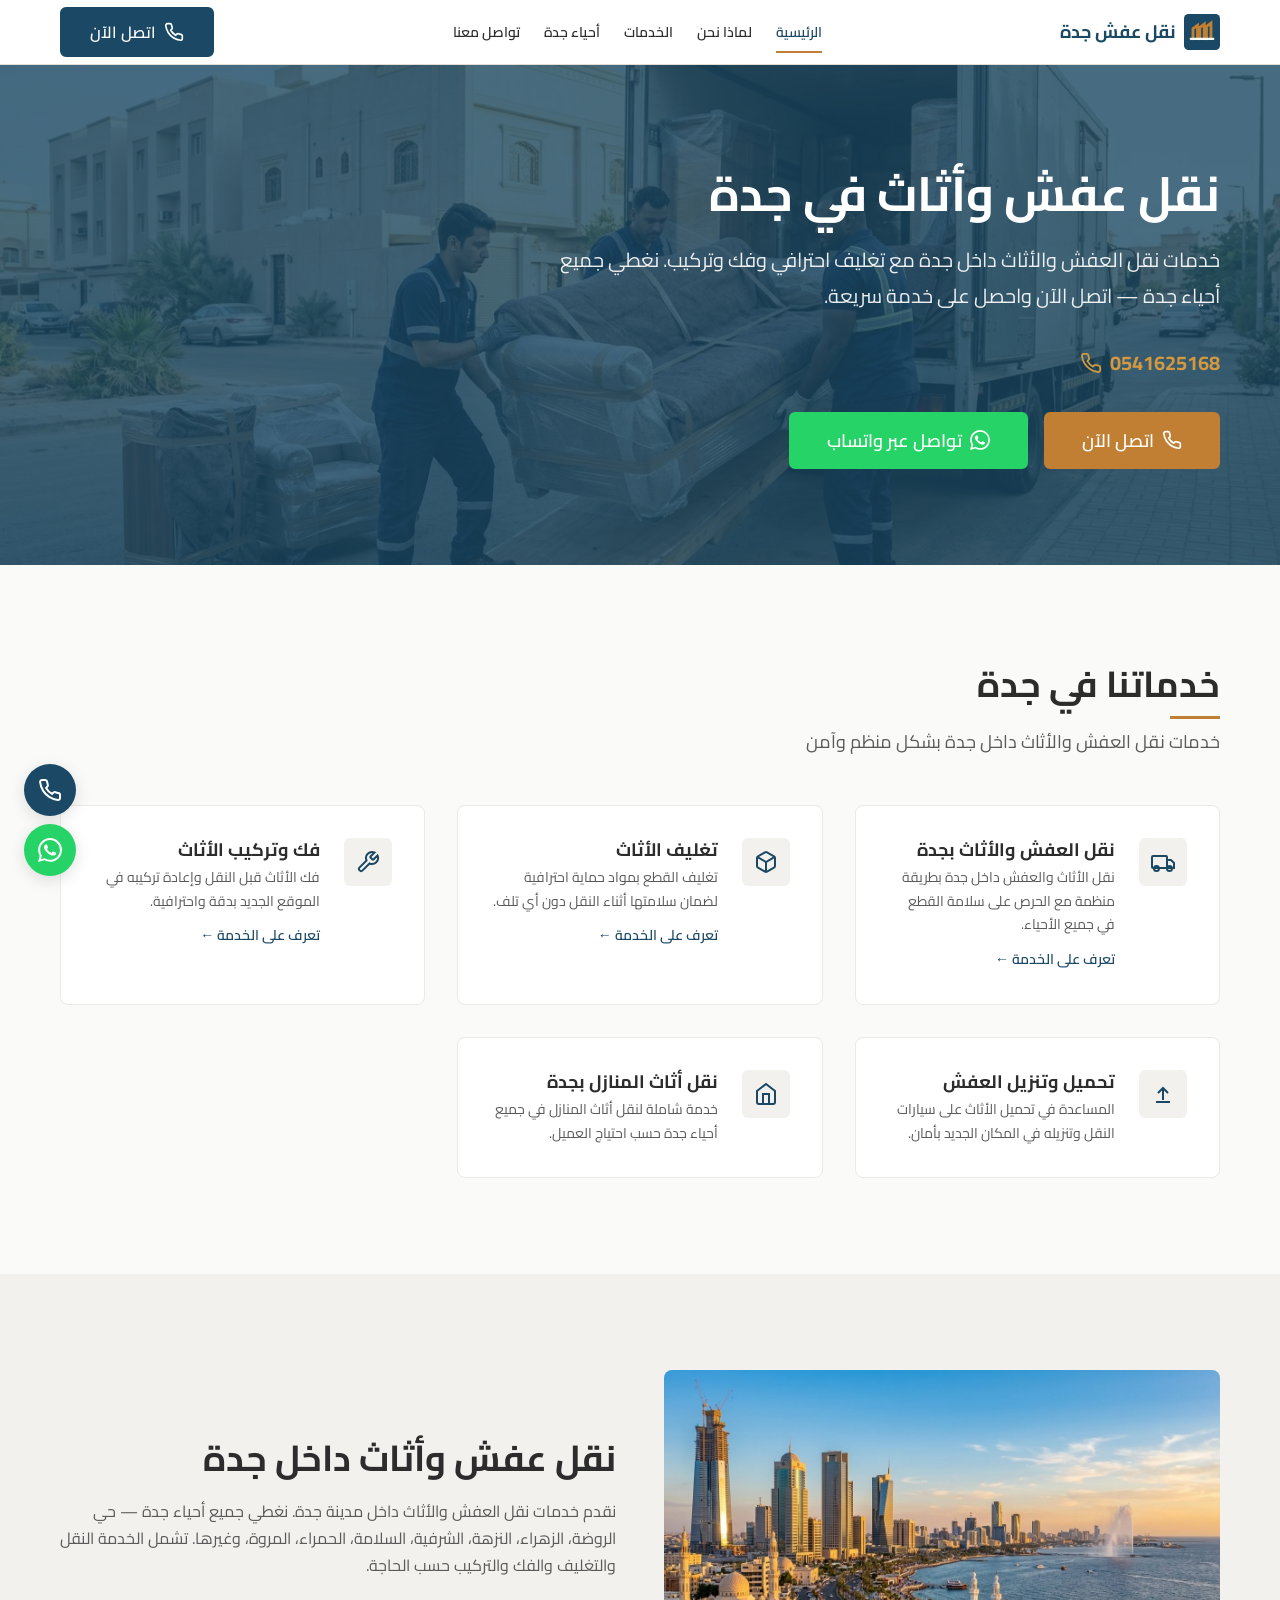
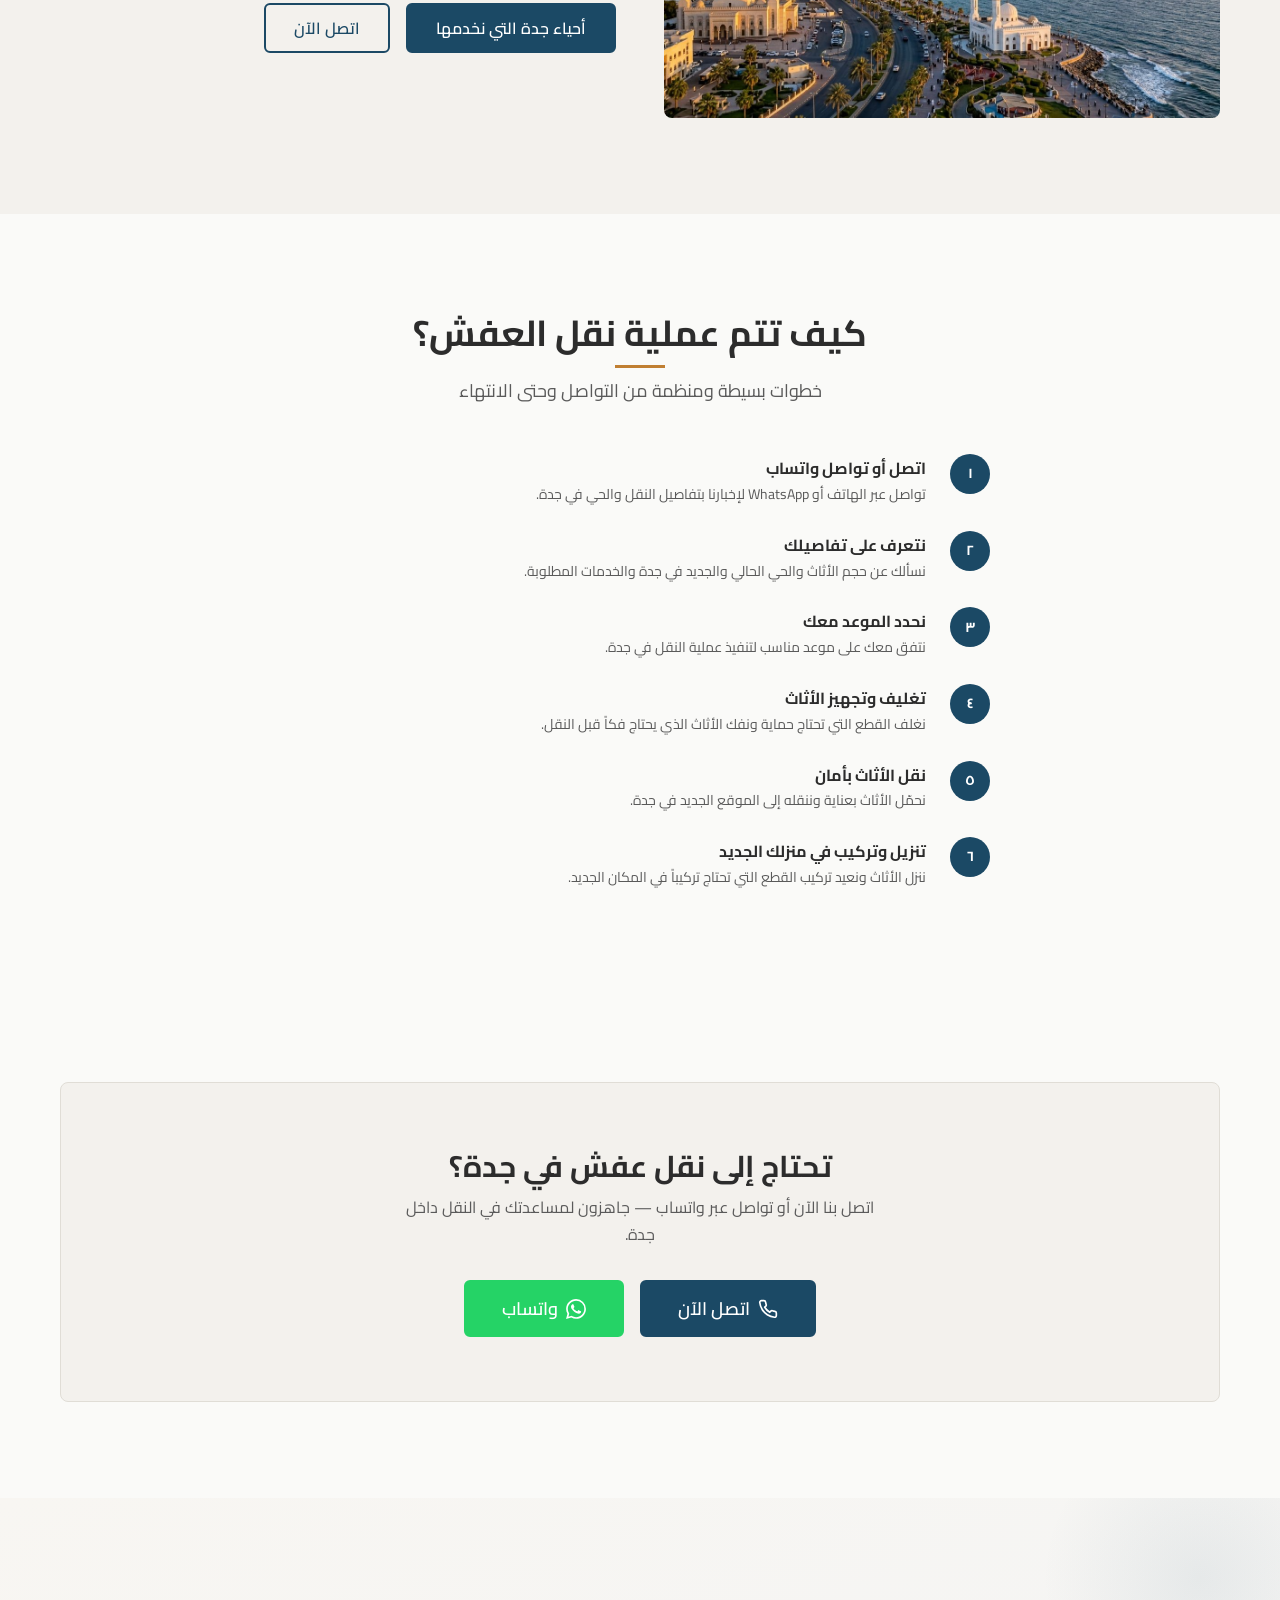
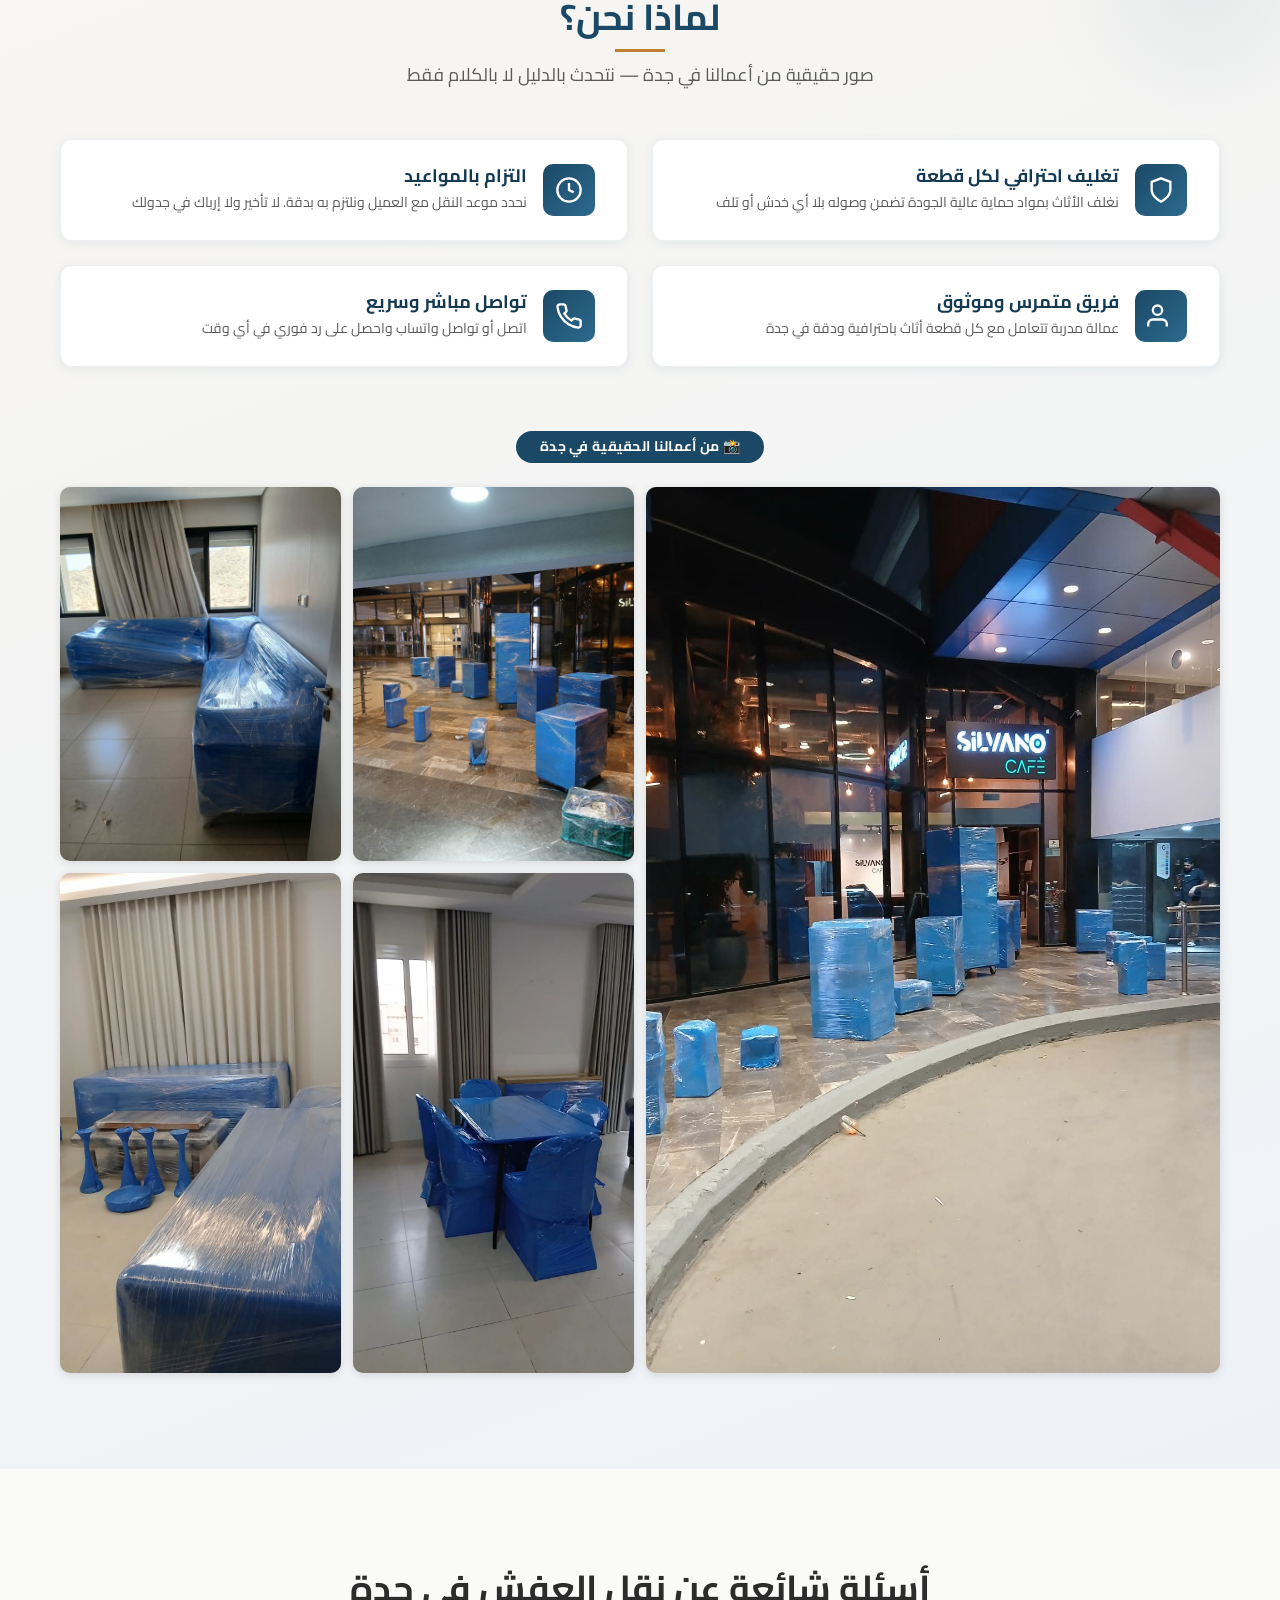
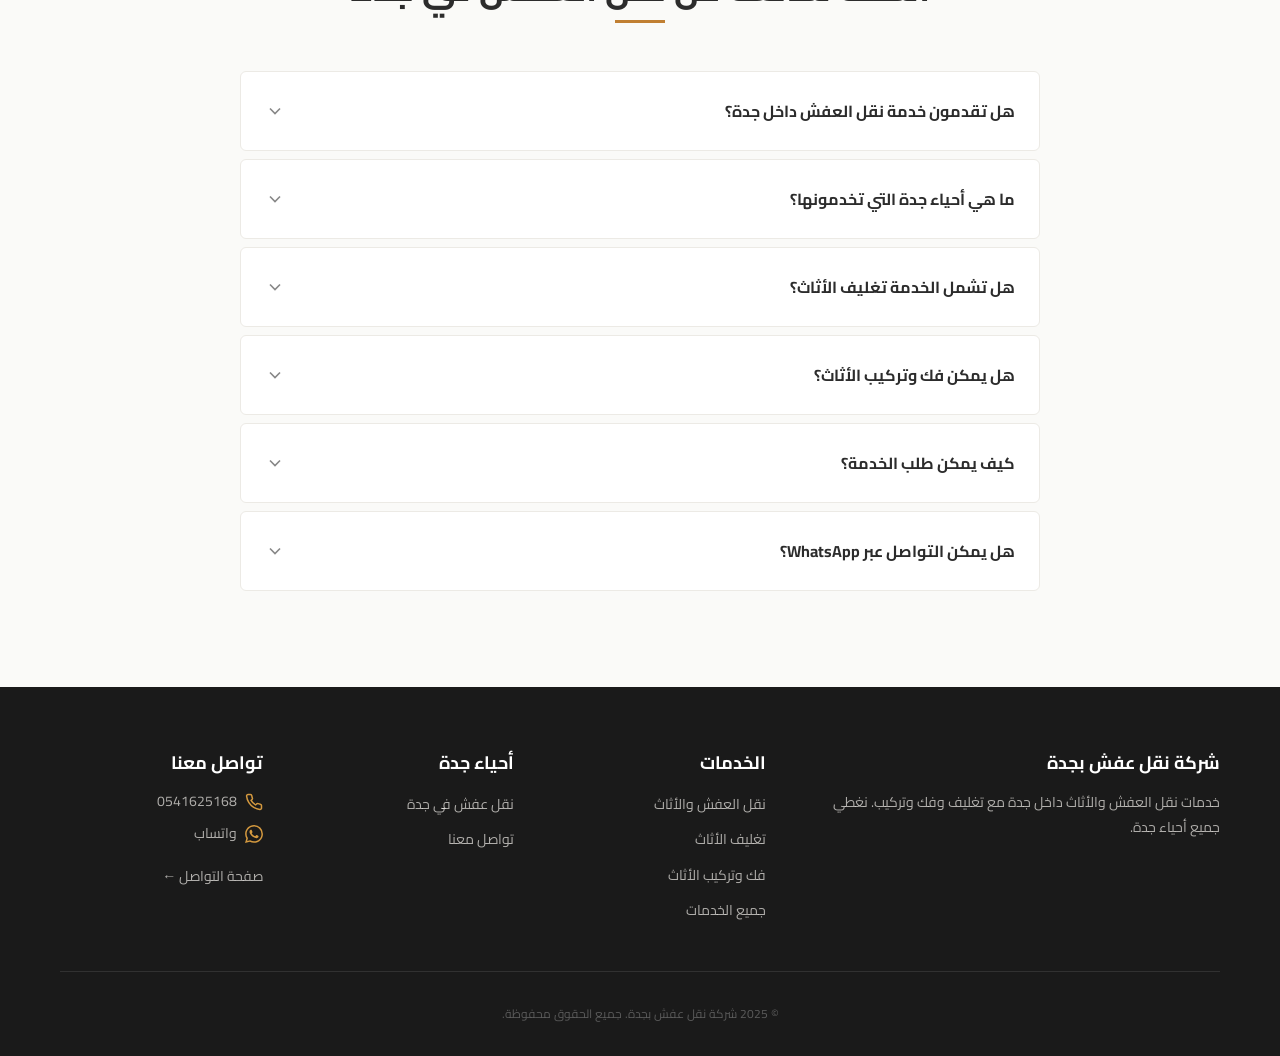
==== commit a55eb8ce: "Optimize for Jeddah only, integrate work photos in why-us, setup Google Ads tags and speed optimizat" ====
--- a/index.html
+++ b/index.html
@@ -1,119 +1,81 @@
 <!DOCTYPE html>
 <html lang="ar" dir="rtl">
 <head>
-    <!-- Google tag (gtag.js) -->
-  <script async src="https://www.googletagmanager.com/gtag/js?id=AW-18475044800"></script>
+  <!-- Google tag (gtag.js) -->
+  <script async src="https://www.googletagmanager.com/gtag/js?id=AW-18475236309"></script>
   <script>
     window.dataLayer = window.dataLayer || [];
     function gtag(){dataLayer.push(arguments);}
     gtag('js', new Date());
-
+    gtag('config', 'AW-18475236309');
     gtag('config', 'AW-18475044800');
-    gtag('config', 'AW-18475236309');
   </script>
-    <!-- Event snippet for Contact conversion page -->
+  <!-- Event snippet for Contact conversion -->
   <script>
   function gtag_report_conversion(url) {
     var callback = function () {
-      if (typeof(url) != 'undefined' && url) {
-        if (url.indexOf('wa.me') !== -1 || url.indexOf('whatsapp') !== -1) {
-          // Handled immediately below
-        } else {
-          window.location = url;
-        }
-      }
+      if (typeof(url) != 'undefined') { window.location = url; }
     };
-    if (typeof gtag === 'function') {
-      gtag('event', 'conversion', {
-          'send_to': 'AW-18475236309/doPhCIW14IYdENX31ulE',
-          'value': 1.0,
-          'currency': 'EGP',
-          'event_callback': callback
-      });
-    }
-    if (url && (url.indexOf('wa.me') !== -1 || url.indexOf('whatsapp') !== -1)) {
-      window.open(url, '_blank');
-      return false;
-    }
-    if (url && url.indexOf('tel:') === 0) {
-      window.location.href = url;
-      return false;
-    }
+    gtag('event', 'conversion', {
+      'send_to': 'AW-18475236309/doPhCIW14IYdENX31ulE',
+      'value': 1.0,
+      'currency': 'SAR',
+      'event_callback': callback
+    });
     return false;
   }
   </script>
-
   <meta charset="UTF-8">
   <meta name="viewport" content="width=device-width, initial-scale=1.0">
-  <title>نقل عفش وأثاث في جدة ومكة | شركة نقل عفش</title>
-  <meta name="description" content="خدمات نقل العفش والأثاث في جدة ومكة المكرمة. نوفر خدمات التغليف والفك والتركيب والنقل بطريقة منظمة وآمنة. تواصل معنا الآن.">
-  <link rel="canonical" href="https://example.com/">
-
+  <title>نقل عفش جدة | شركة نقل عفش وأثاث بجدة</title>
+  <meta name="description" content="شركة نقل عفش بجدة — نقل الأثاث والعفش داخل جدة مع تغليف احترافي وفك وتركيب. نغطي جميع أحياء جدة. اتصل: 0541625168">
+  <link rel="canonical" href="https://www.naqlafashksa.com/">
   <!-- Open Graph -->
-  <meta property="og:title" content="نقل عفش وأثاث في جدة ومكة | شركة نقل عفش">
-  <meta property="og:description" content="خدمات نقل العفش والأثاث في جدة ومكة المكرمة. نوفر خدمات التغليف والفك والتركيب والنقل بطريقة منظمة وآمنة.">
+  <meta property="og:title" content="نقل عفش جدة | شركة نقل عفش وأثاث بجدة">
+  <meta property="og:description" content="خدمات نقل العفش والأثاث في جدة مع تغليف وفك وتركيب. نغطي جميع أحياء جدة.">
   <meta property="og:type" content="website">
-  <meta property="og:url" content="https://example.com/">
+  <meta property="og:url" content="https://www.naqlafashksa.com/">
   <meta property="og:locale" content="ar_SA">
-  <meta property="og:image" content="https://example.com/images/hero.jpg">
+  <meta property="og:image" content="https://www.naqlafashksa.com/images/hero.jpg">
   <meta property="og:image:width" content="1200">
   <meta property="og:image:height" content="630">
-  <meta property="og:site_name" content="شركة نقل عفش بجدة ومكة">
-
+  <meta property="og:site_name" content="شركة نقل عفش بجدة">
   <!-- Twitter/X -->
   <meta name="twitter:card" content="summary_large_image">
-  <meta name="twitter:title" content="نقل عفش وأثاث في جدة ومكة | شركة نقل عفش">
-  <meta name="twitter:description" content="خدمات نقل العفش والأثاث في جدة ومكة المكرمة. تغليف وفك وتركيب ونقل.">
-  <meta name="twitter:image" content="https://example.com/images/hero.jpg">
-
+  <meta name="twitter:title" content="نقل عفش جدة | شركة نقل عفش وأثاث بجدة">
+  <meta name="twitter:description" content="خدمات نقل العفش والأثاث في جدة. تغليف وفك وتركيب. اتصل: 0541625168">
+  <meta name="twitter:image" content="https://www.naqlafashksa.com/images/hero.jpg">
   <!-- Favicon -->
   <link rel="icon" href="/favicon.svg" type="image/svg+xml">
   <link rel="apple-touch-icon" href="/favicon.svg">
   <link rel="manifest" href="/site.webmanifest">
   <meta name="theme-color" content="#1b4965">
-
-  <!-- Preload critical resources -->
+  <!-- Speed: Preconnect + Preload critical resources -->
   <link rel="preconnect" href="https://fonts.googleapis.com">
   <link rel="preconnect" href="https://fonts.gstatic.com" crossorigin>
-  <link rel="preload" as="style" href="https://fonts.googleapis.com/css2?family=Cairo:wght@400;600;700&display=swap">
+  <link rel="preload" as="image" href="/images/hero.jpg" fetchpriority="high">
+  <link rel="preload" as="style" href="/css/style.css">
+  <link rel="stylesheet" href="/css/style.css">
   <link rel="stylesheet" href="https://fonts.googleapis.com/css2?family=Cairo:wght@400;600;700&display=swap" media="print" onload="this.media='all'">
   <noscript><link rel="stylesheet" href="https://fonts.googleapis.com/css2?family=Cairo:wght@400;600;700&display=swap"></noscript>
-
-  <link rel="stylesheet" href="/css/style.css">
-
-  <!-- Structured Data: LocalBusiness -->
+  <!-- Structured Data: MovingCompany -->
   <script type="application/ld+json">
   {
     "@context": "https://schema.org",
     "@type": "MovingCompany",
-    "name": "شركة نقل عفش بجدة ومكة",
-    "description": "خدمات نقل العفش والأثاث في جدة ومكة المكرمة، مع خدمات التغليف والفك والتركيب",
-    "url": "https://example.com",
+    "name": "شركة نقل عفش بجدة",
+    "description": "خدمات نقل العفش والأثاث في جدة مع التغليف والفك والتركيب",
+    "url": "https://www.naqlafashksa.com",
     "telephone": "+966541625168",
-    "areaServed": [
-      {
-        "@type": "City",
-        "name": "جدة",
-        "containedInPlace": {
-          "@type": "Country",
-          "name": "المملكة العربية السعودية"
-        }
-      },
-      {
-        "@type": "City",
-        "name": "مكة المكرمة",
-        "containedInPlace": {
-          "@type": "Country",
-          "name": "المملكة العربية السعودية"
-        }
-      }
-    ],
-    "serviceType": [
-      "نقل عفش",
-      "نقل أثاث",
-      "تغليف أثاث",
-      "فك وتركيب أثاث"
-    ],
+    "priceRange": "$$",
+    "address": {
+      "@type": "PostalAddress",
+      "addressLocality": "جدة",
+      "addressRegion": "منطقة مكة المكرمة",
+      "addressCountry": "SA"
+    },
+    "areaServed": { "@type": "City", "name": "جدة" },
+    "serviceType": ["نقل عفش", "نقل أثاث", "تغليف أثاث", "فك وتركيب أثاث"],
     "contactPoint": {
       "@type": "ContactPoint",
       "telephone": "+966541625168",
@@ -122,134 +84,64 @@
     }
   }
   </script>
-
   <!-- Structured Data: FAQPage -->
   <script type="application/ld+json">
   {
     "@context": "https://schema.org",
     "@type": "FAQPage",
     "mainEntity": [
-      {
-        "@type": "Question",
-        "name": "هل تقدمون خدمة نقل العفش داخل جدة؟",
-        "acceptedAnswer": {
-          "@type": "Answer",
-          "text": "نعم، نقدم خدمات نقل العفش والأثاث داخل مدينة جدة. تشمل الخدمة النقل والتحميل والتنزيل، مع إمكانية التغليف والفك والتركيب حسب الحاجة."
-        }
-      },
-      {
-        "@type": "Question",
-        "name": "هل تقدمون خدمة نقل العفش في مكة المكرمة؟",
-        "acceptedAnswer": {
-          "@type": "Answer",
-          "text": "نعم، نوفر خدمات نقل العفش والأثاث في مكة المكرمة بنفس الخدمات المتاحة في جدة، من نقل وتغليف وفك وتركيب."
-        }
-      },
-      {
-        "@type": "Question",
-        "name": "هل تشمل الخدمة تغليف الأثاث؟",
-        "acceptedAnswer": {
-          "@type": "Answer",
-          "text": "نعم، نوفر خدمة تغليف الأثاث بمواد حماية مناسبة للقطع التي تحتاج ذلك. يتم الاتفاق على تفاصيل التغليف عند التواصل معنا."
-        }
-      },
-      {
-        "@type": "Question",
-        "name": "هل يمكن فك وتركيب الأثاث؟",
-        "acceptedAnswer": {
-          "@type": "Answer",
-          "text": "نعم، نقدم خدمة فك الأثاث قبل النقل وإعادة تركيبه في الموقع الجديد. تواصل معنا لمعرفة التفاصيل حسب نوع الأثاث."
-        }
-      },
-      {
-        "@type": "Question",
-        "name": "كيف يمكن طلب الخدمة؟",
-        "acceptedAnswer": {
-          "@type": "Answer",
-          "text": "يمكنك طلب الخدمة بالاتصال المباشر على الرقم 0541625168 أو عبر WhatsApp. سنتعرف على تفاصيل النقل المطلوب ونحدد معك الموعد المناسب."
-        }
-      },
-      {
-        "@type": "Question",
-        "name": "كيف أتواصل معكم؟",
-        "acceptedAnswer": {
-          "@type": "Answer",
-          "text": "يمكنك التواصل معنا عبر الاتصال المباشر على الرقم 0541625168 أو عبر WhatsApp على نفس الرقم. كما يمكنك استخدام نموذج التواصل في صفحة التواصل."
-        }
-      },
-      {
-        "@type": "Question",
-        "name": "هل يمكن التواصل عبر WhatsApp؟",
-        "acceptedAnswer": {
-          "@type": "Answer",
-          "text": "نعم، يمكنك التواصل معنا مباشرة عبر WhatsApp على الرقم 0541625168. اضغط على زر WhatsApp الموجود في الموقع للتواصل الفوري."
-        }
-      },
-      {
-        "@type": "Question",
-        "name": "كيف يتم تحديد موعد النقل؟",
-        "acceptedAnswer": {
-          "@type": "Answer",
-          "text": "عند التواصل معنا، نتعرف على تفاصيل النقل المطلوب ثم نتفق معك على الموعد المناسب لتنفيذ الخدمة. نحرص على التنسيق المسبق لضمان تنفيذ النقل في الوقت المحدد."
-        }
-      }
+      {"@type":"Question","name":"هل تقدمون خدمة نقل العفش داخل جدة؟","acceptedAnswer":{"@type":"Answer","text":"نعم، نقدم خدمات نقل العفش والأثاث داخل مدينة جدة. نغطي جميع أحياء جدة مع التغليف والفك والتركيب."}},
+      {"@type":"Question","name":"ما هي أحياء جدة التي تخدمونها؟","acceptedAnswer":{"@type":"Answer","text":"نخدم جميع أحياء جدة: الروضة، الزهراء، النزهة، الشرفية، السلامة، الحمراء، المروة، الصفا، أبحر، الورود وغيرها."}},
+      {"@type":"Question","name":"كيف يمكن طلب الخدمة؟","acceptedAnswer":{"@type":"Answer","text":"اتصل مباشرة على 0541625168 أو تواصل عبر WhatsApp وسنحدد معك الموعد المناسب في جدة."}}
     ]
   }
   </script>
 </head>
 <body>
-  <!-- Skip to content -->
   <a href="#main-content" class="skip-link">انتقل إلى المحتوى الرئيسي</a>
-
   <!-- Header -->
   <header class="site-header" role="banner">
     <div class="container">
       <div class="header__inner">
-        <a href="/" class="header__logo" aria-label="شركة نقل عفش بجدة ومكة — الصفحة الرئيسية">
+        <a href="/" class="header__logo" aria-label="شركة نقل عفش بجدة — الصفحة الرئيسية">
           <svg class="header__logo-icon" viewBox="0 0 32 32" aria-hidden="true">
             <rect width="32" height="32" rx="4" fill="#1b4965"/>
             <path d="M8 22V13l4-3v12M14 22V12l4-3v13M20 22V11l4-3v14" stroke="#c07f32" stroke-width="2.5" stroke-linecap="round" fill="none"/>
             <path d="M6 22h20" stroke="#fff" stroke-width="2" stroke-linecap="round"/>
           </svg>
-          <span>نقل عفش جدة ومكة</span>
+          <span>نقل عفش جدة</span>
         </a>
-
         <nav class="header__nav" aria-label="القائمة الرئيسية">
           <ul class="header__nav-list">
             <li><a href="/" class="header__nav-link active">الرئيسية</a></li>
+            <li><a href="#why-us" class="header__nav-link">لماذا نحن</a></li>
             <li><a href="/services/" class="header__nav-link">الخدمات</a></li>
-            <li><a href="/jeddah/" class="header__nav-link">جدة</a></li>
-            <li><a href="/makkah/" class="header__nav-link">مكة</a></li>
+            <li><a href="/jeddah/" class="header__nav-link">أحياء جدة</a></li>
             <li><a href="/contact/" class="header__nav-link">تواصل معنا</a></li>
           </ul>
         </nav>
-
         <div class="header__cta">
           <a href="tel:0541625168" onclick="return gtag_report_conversion(this.href)" class="btn btn--primary btn--sm" id="header-phone-btn">
             <svg class="btn__icon" viewBox="0 0 24 24" fill="none" stroke="currentColor" stroke-width="2" aria-hidden="true"><path d="M22 16.92v3a2 2 0 01-2.18 2 19.79 19.79 0 01-8.63-3.07 19.5 19.5 0 01-6-6 19.79 19.79 0 01-3.07-8.67A2 2 0 014.11 2h3a2 2 0 012 1.72c.127.96.361 1.903.7 2.81a2 2 0 01-.45 2.11L8.09 9.91a16 16 0 006 6l1.27-1.27a2 2 0 012.11-.45c.907.339 1.85.573 2.81.7A2 2 0 0122 16.92z"/></svg>
             اتصل الآن
           </a>
         </div>
-
         <button class="header__mobile-toggle" id="mobile-toggle" aria-label="فتح القائمة" aria-expanded="false" aria-controls="mobile-nav">
-          <svg viewBox="0 0 24 24" fill="none" stroke="currentColor" stroke-width="2" aria-hidden="true">
-            <path d="M3 12h18M3 6h18M3 18h18"/>
-          </svg>
+          <svg viewBox="0 0 24 24" fill="none" stroke="currentColor" stroke-width="2" aria-hidden="true"><path d="M3 12h18M3 6h18M3 18h18"/></svg>
         </button>
       </div>
     </div>
   </header>
-
   <!-- Mobile Navigation -->
   <nav class="mobile-nav" id="mobile-nav" aria-label="القائمة المتنقلة" role="navigation">
     <ul class="mobile-nav__list">
       <li><a href="/" class="mobile-nav__link active">الرئيسية</a></li>
+      <li><a href="#why-us" class="mobile-nav__link">لماذا نحن (أعمالنا)</a></li>
       <li><a href="/services/" class="mobile-nav__link">الخدمات</a></li>
       <li><a href="/services/furniture-moving/" class="mobile-nav__link">نقل العفش والأثاث</a></li>
       <li><a href="/services/furniture-packing/" class="mobile-nav__link">تغليف الأثاث</a></li>
       <li><a href="/services/furniture-disassembly-installation/" class="mobile-nav__link">فك وتركيب الأثاث</a></li>
-      <li><a href="/jeddah/" class="mobile-nav__link">نقل عفش في جدة</a></li>
-      <li><a href="/makkah/" class="mobile-nav__link">نقل عفش في مكة</a></li>
+      <li><a href="/jeddah/" class="mobile-nav__link">أحياء جدة</a></li>
       <li><a href="/contact/" class="mobile-nav__link">تواصل معنا</a></li>
     </ul>
     <div class="mobile-nav__cta">
@@ -263,20 +155,18 @@
       </a>
     </div>
   </nav>
-
   <!-- Main Content -->
   <main id="main-content">
-
-    <!-- Hero Section -->
+    <!-- Hero -->
     <section class="hero" aria-labelledby="hero-title">
       <div class="hero__bg" aria-hidden="true">
-        <img src="/images/hero.jpg" alt="" width="1200" height="675">
+        <img src="/images/hero.jpg" alt="" width="1200" height="675" fetchpriority="high">
       </div>
       <div class="container">
         <div class="hero__content">
-          <h1 id="hero-title" class="hero__title">نقل عفش وأثاث في جدة ومكة</h1>
-          <p class="hero__desc">نوفر خدمات نقل العفش والأثاث في جدة ومكة المكرمة، مع خدمات التغليف والفك والتركيب والنقل بطريقة منظمة وآمنة.</p>
-          <a href="tel:0541625168" onclick="return gtag_report_conversion(this.href)" class="hero__phone" id="hero-phone-link" aria-label="اتصل بنا على الرقم 0541625168">
+          <h1 id="hero-title" class="hero__title">نقل عفش وأثاث في جدة</h1>
+          <p class="hero__desc">خدمات نقل العفش والأثاث داخل جدة مع تغليف احترافي وفك وتركيب. نغطي جميع أحياء جدة — اتصل الآن واحصل على خدمة سريعة.</p>
+          <a href="tel:0541625168" onclick="return gtag_report_conversion(this.href)" class="hero__phone" id="hero-phone-link" aria-label="اتصل بنا على 0541625168">
             <svg width="22" height="22" viewBox="0 0 24 24" fill="none" stroke="currentColor" stroke-width="2" aria-hidden="true"><path d="M22 16.92v3a2 2 0 01-2.18 2 19.79 19.79 0 01-8.63-3.07 19.5 19.5 0 01-6-6 19.79 19.79 0 01-3.07-8.67A2 2 0 014.11 2h3a2 2 0 012 1.72c.127.96.361 1.903.7 2.81a2 2 0 01-.45 2.11L8.09 9.91a16 16 0 006 6l1.27-1.27a2 2 0 012.11-.45c.907.339 1.85.573 2.81.7A2 2 0 0122 16.92z"/></svg>
             0541625168
           </a>
@@ -293,178 +183,78 @@
         </div>
       </div>
     </section>
-
-    <!-- Services Section -->
+    <!-- Services -->
     <section class="section" id="services" aria-labelledby="services-title">
       <div class="container">
         <div class="section__header">
-          <h2 id="services-title" class="section__title">خدماتنا</h2>
-          <p class="section__subtitle">نقدم خدمات نقل العفش والأثاث في جدة ومكة المكرمة بشكل منظم وآمن</p>
+          <h2 id="services-title" class="section__title">خدماتنا في جدة</h2>
+          <p class="section__subtitle">خدمات نقل العفش والأثاث داخل جدة بشكل منظم وآمن</p>
         </div>
         <div class="services-grid">
-
-          <!-- Service 1: نقل العفش والأثاث -->
-          <div class="service-item">
-            <div class="service-item__icon" aria-hidden="true">
-              <svg viewBox="0 0 24 24" fill="none" stroke="currentColor" stroke-width="2"><rect x="1" y="6" width="15" height="12" rx="1"/><path d="M16 10h4l3 3v5h-7V10z"/><circle cx="5.5" cy="18.5" r="2.5"/><circle cx="18.5" cy="18.5" r="2.5"/></svg>
-            </div>
-            <div>
-              <h3 class="service-item__title">نقل العفش والأثاث</h3>
-              <p class="service-item__desc">نقل الأثاث والعفش داخل جدة ومكة بطريقة منظمة مع الحرص على سلامة القطع.</p>
-              <a href="/services/furniture-moving/" class="service-item__link">تعرف على الخدمة ←</a>
-            </div>
-          </div>
-
-          <!-- Service 2: التغليف -->
-          <div class="service-item">
-            <div class="service-item__icon" aria-hidden="true">
-              <svg viewBox="0 0 24 24" fill="none" stroke="currentColor" stroke-width="2"><path d="M21 16V8a2 2 0 00-1-1.73l-7-4a2 2 0 00-2 0l-7 4A2 2 0 003 8v8a2 2 0 001 1.73l7 4a2 2 0 002 0l7-4A2 2 0 0021 16z"/><polyline points="3.27 6.96 12 12.01 20.73 6.96"/><line x1="12" y1="22.08" x2="12" y2="12"/></svg>
-            </div>
-            <div>
-              <h3 class="service-item__title">تغليف الأثاث</h3>
-              <p class="service-item__desc">تغليف القطع المناسبة بمواد حماية لضمان سلامتها أثناء النقل.</p>
-              <a href="/services/furniture-packing/" class="service-item__link">تعرف على الخدمة ←</a>
-            </div>
-          </div>
-
-          <!-- Service 3: فك وتركيب -->
-          <div class="service-item">
-            <div class="service-item__icon" aria-hidden="true">
-              <svg viewBox="0 0 24 24" fill="none" stroke="currentColor" stroke-width="2"><path d="M14.7 6.3a1 1 0 000 1.4l1.6 1.6a1 1 0 001.4 0l3.77-3.77a6 6 0 01-7.94 7.94l-6.91 6.91a2.12 2.12 0 01-3-3l6.91-6.91a6 6 0 017.94-7.94l-3.76 3.76z"/></svg>
-            </div>
-            <div>
-              <h3 class="service-item__title">فك وتركيب الأثاث</h3>
-              <p class="service-item__desc">فك الأثاث قبل النقل وإعادة تركيبه في الموقع الجديد عند الحاجة.</p>
-              <a href="/services/furniture-disassembly-installation/" class="service-item__link">تعرف على الخدمة ←</a>
-            </div>
-          </div>
-
-          <!-- Service 4: تحميل وتنزيل -->
-          <div class="service-item">
-            <div class="service-item__icon" aria-hidden="true">
-              <svg viewBox="0 0 24 24" fill="none" stroke="currentColor" stroke-width="2"><polyline points="17 11 12 6 7 11"/><line x1="12" y1="6" x2="12" y2="18"/><path d="M5 20h14"/></svg>
-            </div>
-            <div>
-              <h3 class="service-item__title">تحميل وتنزيل العفش</h3>
-              <p class="service-item__desc">المساعدة في تحميل الأثاث على سيارات النقل وتنزيله في المكان الجديد.</p>
-            </div>
-          </div>
-
-          <!-- Service 5: نقل أثاث المنازل -->
-          <div class="service-item">
-            <div class="service-item__icon" aria-hidden="true">
-              <svg viewBox="0 0 24 24" fill="none" stroke="currentColor" stroke-width="2"><path d="M3 9l9-7 9 7v11a2 2 0 01-2 2H5a2 2 0 01-2-2z"/><polyline points="9 22 9 12 15 12 15 22"/></svg>
-            </div>
-            <div>
-              <h3 class="service-item__title">نقل أثاث المنازل</h3>
-              <p class="service-item__desc">خدمة شاملة لنقل أثاث المنازل حسب احتياج العميل في جدة ومكة.</p>
-            </div>
-          </div>
-
-        </div>
-      </div>
-    </section>
-
+          <div class="service-item">
+            <div class="service-item__icon" aria-hidden="true"><svg viewBox="0 0 24 24" fill="none" stroke="currentColor" stroke-width="2"><rect x="1" y="6" width="15" height="12" rx="1"/><path d="M16 10h4l3 3v5h-7V10z"/><circle cx="5.5" cy="18.5" r="2.5"/><circle cx="18.5" cy="18.5" r="2.5"/></svg></div>
+            <div><h3 class="service-item__title">نقل العفش والأثاث بجدة</h3><p class="service-item__desc">نقل الأثاث والعفش داخل جدة بطريقة منظمة مع الحرص على سلامة القطع في جميع الأحياء.</p><a href="/services/furniture-moving/" class="service-item__link">تعرف على الخدمة ←</a></div>
+          </div>
+          <div class="service-item">
+            <div class="service-item__icon" aria-hidden="true"><svg viewBox="0 0 24 24" fill="none" stroke="currentColor" stroke-width="2"><path d="M21 16V8a2 2 0 00-1-1.73l-7-4a2 2 0 00-2 0l-7 4A2 2 0 003 8v8a2 2 0 001 1.73l7 4a2 2 0 002 0l7-4A2 2 0 0021 16z"/><polyline points="3.27 6.96 12 12.01 20.73 6.96"/><line x1="12" y1="22.08" x2="12" y2="12"/></svg></div>
+            <div><h3 class="service-item__title">تغليف الأثاث</h3><p class="service-item__desc">تغليف القطع بمواد حماية احترافية لضمان سلامتها أثناء النقل دون أي تلف.</p><a href="/services/furniture-packing/" class="service-item__link">تعرف على الخدمة ←</a></div>
+          </div>
+          <div class="service-item">
+            <div class="service-item__icon" aria-hidden="true"><svg viewBox="0 0 24 24" fill="none" stroke="currentColor" stroke-width="2"><path d="M14.7 6.3a1 1 0 000 1.4l1.6 1.6a1 1 0 001.4 0l3.77-3.77a6 6 0 01-7.94 7.94l-6.91 6.91a2.12 2.12 0 01-3-3l6.91-6.91a6 6 0 017.94-7.94l-3.76 3.76z"/></svg></div>
+            <div><h3 class="service-item__title">فك وتركيب الأثاث</h3><p class="service-item__desc">فك الأثاث قبل النقل وإعادة تركيبه في الموقع الجديد بدقة واحترافية.</p><a href="/services/furniture-disassembly-installation/" class="service-item__link">تعرف على الخدمة ←</a></div>
+          </div>
+          <div class="service-item">
+            <div class="service-item__icon" aria-hidden="true"><svg viewBox="0 0 24 24" fill="none" stroke="currentColor" stroke-width="2"><polyline points="17 11 12 6 7 11"/><line x1="12" y1="6" x2="12" y2="18"/><path d="M5 20h14"/></svg></div>
+            <div><h3 class="service-item__title">تحميل وتنزيل العفش</h3><p class="service-item__desc">المساعدة في تحميل الأثاث على سيارات النقل وتنزيله في المكان الجديد بأمان.</p></div>
+          </div>
+          <div class="service-item">
+            <div class="service-item__icon" aria-hidden="true"><svg viewBox="0 0 24 24" fill="none" stroke="currentColor" stroke-width="2"><path d="M3 9l9-7 9 7v11a2 2 0 01-2 2H5a2 2 0 01-2-2z"/><polyline points="9 22 9 12 15 12 15 22"/></svg></div>
+            <div><h3 class="service-item__title">نقل أثاث المنازل بجدة</h3><p class="service-item__desc">خدمة شاملة لنقل أثاث المنازل في جميع أحياء جدة حسب احتياج العميل.</p></div>
+          </div>
+        </div>
+      </div>
+    </section>
     <!-- Jeddah Section -->
     <section class="section section--alt" id="jeddah-section" aria-labelledby="jeddah-title">
       <div class="container">
         <div class="city-block">
           <div class="city-block__image">
-            <img src="/images/jeddah.jpg" alt="مدينة جدة" width="600" height="375" loading="lazy">
+            <img src="/images/jeddah.jpg" alt="خدمة نقل عفش في جدة" width="600" height="375" loading="lazy">
           </div>
           <div>
-            <h2 id="jeddah-title" class="city-block__title">نقل عفش وأثاث في جدة</h2>
-            <p class="city-block__text">نقدم خدمات نقل العفش والأثاث داخل مدينة جدة. تشمل الخدمة النقل والتغليف والفك والتركيب حسب الحاجة. نغطي مختلف أحياء ومناطق جدة، ونحرص على تنظيم عملية النقل من البداية حتى الانتهاء.</p>
+            <h2 id="jeddah-title" class="city-block__title">نقل عفش وأثاث داخل جدة</h2>
+            <p class="city-block__text">نقدم خدمات نقل العفش والأثاث داخل مدينة جدة. نغطي جميع أحياء جدة — حي الروضة، الزهراء، النزهة، الشرفية، السلامة، الحمراء، المروة، وغيرها. تشمل الخدمة النقل والتغليف والفك والتركيب حسب الحاجة.</p>
             <div class="btn-group">
-              <a href="/jeddah/" class="btn btn--primary" id="jeddah-section-link">تفاصيل خدمة جدة</a>
+              <a href="/jeddah/" class="btn btn--primary" id="jeddah-section-link">أحياء جدة التي نخدمها</a>
               <a href="tel:0541625168" onclick="return gtag_report_conversion(this.href)" class="btn btn--outline" id="jeddah-call-btn">اتصل الآن</a>
             </div>
           </div>
         </div>
       </div>
     </section>
-
-    <!-- Makkah Section -->
-    <section class="section" id="makkah-section" aria-labelledby="makkah-title">
-      <div class="container">
-        <div class="city-block city-block--reverse">
-          <div class="city-block__image">
-            <img src="/images/makkah.jpg" alt="مدينة مكة المكرمة" width="600" height="375" loading="lazy">
-          </div>
-          <div>
-            <h2 id="makkah-title" class="city-block__title">نقل عفش وأثاث في مكة المكرمة</h2>
-            <p class="city-block__text">نوفر خدمات نقل الأثاث والعفش في مكة المكرمة. نراعي طبيعة المدينة ومتطلبات النقل فيها، ونقدم خدمة تغليف الأثاث وفكه وتركيبه حسب حاجة العميل، مع تنسيق مسبق لتحديد موعد النقل.</p>
-            <div class="btn-group">
-              <a href="/makkah/" class="btn btn--primary" id="makkah-section-link">تفاصيل خدمة مكة</a>
-              <a href="https://wa.me/966541625168" onclick="return gtag_report_conversion(this.href)" class="btn btn--whatsapp" target="_blank" rel="noopener" id="makkah-wa-btn">
-                واتساب
-              </a>
-            </div>
-          </div>
-        </div>
-      </div>
-    </section>
-
     <!-- How it works -->
-    <section class="section section--alt" id="process" aria-labelledby="process-title">
+    <section class="section" id="process" aria-labelledby="process-title">
       <div class="container">
         <div class="section__header text-center">
           <h2 id="process-title" class="section__title">كيف تتم عملية نقل العفش؟</h2>
           <p class="section__subtitle" style="margin:0 auto;">خطوات بسيطة ومنظمة من التواصل وحتى الانتهاء</p>
         </div>
         <div class="process-list">
-          <div class="process-step">
-            <span class="process-step__number" aria-hidden="true">١</span>
-            <div class="process-step__content">
-              <h3 class="process-step__title">التواصل معنا</h3>
-              <p class="process-step__desc">تواصل عبر الهاتف أو WhatsApp لإخبارنا بتفاصيل النقل المطلوب.</p>
-            </div>
-          </div>
-          <div class="process-step">
-            <span class="process-step__number" aria-hidden="true">٢</span>
-            <div class="process-step__content">
-              <h3 class="process-step__title">معرفة التفاصيل</h3>
-              <p class="process-step__desc">نتعرف على حجم الأثاث، الموقع الحالي والموقع الجديد، والخدمات المطلوبة.</p>
-            </div>
-          </div>
-          <div class="process-step">
-            <span class="process-step__number" aria-hidden="true">٣</span>
-            <div class="process-step__content">
-              <h3 class="process-step__title">تحديد الموعد</h3>
-              <p class="process-step__desc">نتفق معك على موعد مناسب لتنفيذ عملية النقل.</p>
-            </div>
-          </div>
-          <div class="process-step">
-            <span class="process-step__number" aria-hidden="true">٤</span>
-            <div class="process-step__content">
-              <h3 class="process-step__title">تجهيز وتغليف الأثاث</h3>
-              <p class="process-step__desc">نقوم بتغليف القطع التي تحتاج حماية وفك الأثاث الذي يحتاج فكاً قبل النقل.</p>
-            </div>
-          </div>
-          <div class="process-step">
-            <span class="process-step__number" aria-hidden="true">٥</span>
-            <div class="process-step__content">
-              <h3 class="process-step__title">تحميل ونقل الأثاث</h3>
-              <p class="process-step__desc">نحمّل الأثاث بعناية وننقله إلى الموقع الجديد.</p>
-            </div>
-          </div>
-          <div class="process-step">
-            <span class="process-step__number" aria-hidden="true">٦</span>
-            <div class="process-step__content">
-              <h3 class="process-step__title">تنزيل وتركيب الأثاث</h3>
-              <p class="process-step__desc">ننزل الأثاث ونعيد تركيب القطع التي تحتاج تركيباً في المكان الجديد.</p>
-            </div>
-          </div>
-        </div>
-      </div>
-    </section>
-
+          <div class="process-step"><span class="process-step__number" aria-hidden="true">١</span><div class="process-step__content"><h3 class="process-step__title">اتصل أو تواصل واتساب</h3><p class="process-step__desc">تواصل عبر الهاتف أو WhatsApp لإخبارنا بتفاصيل النقل والحي في جدة.</p></div></div>
+          <div class="process-step"><span class="process-step__number" aria-hidden="true">٢</span><div class="process-step__content"><h3 class="process-step__title">نتعرف على تفاصيلك</h3><p class="process-step__desc">نسألك عن حجم الأثاث والحي الحالي والجديد في جدة والخدمات المطلوبة.</p></div></div>
+          <div class="process-step"><span class="process-step__number" aria-hidden="true">٣</span><div class="process-step__content"><h3 class="process-step__title">نحدد الموعد معك</h3><p class="process-step__desc">نتفق معك على موعد مناسب لتنفيذ عملية النقل في جدة.</p></div></div>
+          <div class="process-step"><span class="process-step__number" aria-hidden="true">٤</span><div class="process-step__content"><h3 class="process-step__title">تغليف وتجهيز الأثاث</h3><p class="process-step__desc">نغلف القطع التي تحتاج حماية ونفك الأثاث الذي يحتاج فكاً قبل النقل.</p></div></div>
+          <div class="process-step"><span class="process-step__number" aria-hidden="true">٥</span><div class="process-step__content"><h3 class="process-step__title">نقل الأثاث بأمان</h3><p class="process-step__desc">نحمّل الأثاث بعناية وننقله إلى الموقع الجديد في جدة.</p></div></div>
+          <div class="process-step"><span class="process-step__number" aria-hidden="true">٦</span><div class="process-step__content"><h3 class="process-step__title">تنزيل وتركيب في منزلك الجديد</h3><p class="process-step__desc">ننزل الأثاث ونعيد تركيب القطع التي تحتاج تركيباً في المكان الجديد.</p></div></div>
+        </div>
+      </div>
+    </section>
     <!-- CTA Banner -->
     <section class="section" aria-label="دعوة للتواصل">
       <div class="container">
         <div class="cta-banner">
-          <h2 class="cta-banner__title">تحتاج إلى نقل عفش في جدة أو مكة؟</h2>
-          <p class="cta-banner__desc">تواصل معنا الآن واحصل على تفاصيل الخدمة. نحن جاهزون لمساعدتك في تنظيم عملية النقل.</p>
+          <h2 class="cta-banner__title">تحتاج إلى نقل عفش في جدة؟</h2>
+          <p class="cta-banner__desc">اتصل بنا الآن أو تواصل عبر واتساب — جاهزون لمساعدتك في النقل داخل جدة.</p>
           <div class="btn-group">
             <a href="tel:0541625168" onclick="return gtag_report_conversion(this.href)" class="btn btn--primary btn--lg" id="cta-call-btn">
               <svg class="btn__icon" viewBox="0 0 24 24" fill="none" stroke="currentColor" stroke-width="2" aria-hidden="true"><path d="M22 16.92v3a2 2 0 01-2.18 2 19.79 19.79 0 01-8.63-3.07 19.5 19.5 0 01-6-6 19.79 19.79 0 01-3.07-8.67A2 2 0 014.11 2h3a2 2 0 012 1.72c.127.96.361 1.903.7 2.81a2 2 0 01-.45 2.11L8.09 9.91a16 16 0 006 6l1.27-1.27a2 2 0 012.11-.45c.907.339 1.85.573 2.81.7A2 2 0 0122 16.92z"/></svg>
@@ -478,257 +268,55 @@
         </div>
       </div>
     </section>
-
-    <!-- Why Choose Us — Real Work Gallery -->
+    <!-- Why Us + Gallery -->
     <section class="section why-us-section" id="why-us" aria-labelledby="why-us-title">
       <div class="container">
         <div class="section__header text-center">
           <h2 id="why-us-title" class="section__title why-us-section__title">لماذا نحن؟</h2>
-          <p class="section__subtitle why-us-section__subtitle">صور حقيقية من أعمالنا — نتحدث بالدليل لا بالكلام فقط</p>
-        </div>
-
-        <!-- Feature Points -->
+          <p class="section__subtitle why-us-section__subtitle">صور حقيقية من أعمالنا في جدة — نتحدث بالدليل لا بالكلام فقط</p>
+        </div>
         <div class="why-us-features">
-          <div class="why-us-feature">
-            <div class="why-us-feature__icon">
-              <svg viewBox="0 0 24 24" fill="none" stroke="currentColor" stroke-width="2" aria-hidden="true"><path d="M12 22s8-4 8-10V5l-8-3-8 3v7c0 6 8 10 8 10z"/></svg>
-            </div>
-            <div>
-              <h3 class="why-us-feature__title">تغليف احترافي لكل قطعة</h3>
-              <p class="why-us-feature__desc">نغلف الأثاث بمواد حماية عالية الجودة تضمن وصوله بلا أي خدش أو تلف</p>
-            </div>
-          </div>
-          <div class="why-us-feature">
-            <div class="why-us-feature__icon">
-              <svg viewBox="0 0 24 24" fill="none" stroke="currentColor" stroke-width="2" aria-hidden="true"><circle cx="12" cy="12" r="10"/><polyline points="12 6 12 12 16 14"/></svg>
-            </div>
-            <div>
-              <h3 class="why-us-feature__title">التزام بالمواعيد</h3>
-              <p class="why-us-feature__desc">نحدد موعد النقل مع العميل ونلتزم به بدقة. لا تأخير ولا إرباك في جدولك</p>
-            </div>
-          </div>
-          <div class="why-us-feature">
-            <div class="why-us-feature__icon">
-              <svg viewBox="0 0 24 24" fill="none" stroke="currentColor" stroke-width="2" aria-hidden="true"><path d="M17 21v-2a4 4 0 00-4-4H5a4 4 0 00-4 4v2"/><circle cx="9" cy="7" r="4"/><path d="M23 21v-2a4 4 0 00-3-3.87M16 3.13a4 4 0 010 7.75"/></svg>
-            </div>
-            <div>
-              <h3 class="why-us-feature__title">فريق متمرس وموثوق</h3>
-              <p class="why-us-feature__desc">عمالة مدربة تتعامل مع كل قطعة أثاث باحترافية ودقة، من المنزل القديم للجديد</p>
-            </div>
-          </div>
-          <div class="why-us-feature">
-            <div class="why-us-feature__icon">
-              <svg viewBox="0 0 24 24" fill="none" stroke="currentColor" stroke-width="2" aria-hidden="true"><path d="M22 16.92v3a2 2 0 01-2.18 2 19.79 19.79 0 01-8.63-3.07 19.5 19.5 0 01-6-6 19.79 19.79 0 01-3.07-8.67A2 2 0 014.11 2h3a2 2 0 012 1.72c.127.96.361 1.903.7 2.81a2 2 0 01-.45 2.11L8.09 9.91a16 16 0 006 6l1.27-1.27a2 2 0 012.11-.45c.907.339 1.85.573 2.81.7A2 2 0 0122 16.92z"/></svg>
-            </div>
-            <div>
-              <h3 class="why-us-feature__title">تواصل مباشر وسريع</h3>
-              <p class="why-us-feature__desc">تواصل معنا عبر الهاتف أو واتساب واحصل على رد فوري في أي وقت</p>
-            </div>
-          </div>
-        </div>
-
-        <!-- Real Work Photo Gallery -->
-        <div class="work-gallery" aria-label="معرض أعمالنا">
-          <div class="work-gallery__header">
-            <span class="work-gallery__badge">📸 من أعمالنا الحقيقية</span>
-          </div>
+          <div class="why-us-feature"><div class="why-us-feature__icon"><svg viewBox="0 0 24 24" fill="none" stroke="currentColor" stroke-width="2" aria-hidden="true"><path d="M12 22s8-4 8-10V5l-8-3-8 3v7c0 6 8 10 8 10z"/></svg></div><div><h3 class="why-us-feature__title">تغليف احترافي لكل قطعة</h3><p class="why-us-feature__desc">نغلف الأثاث بمواد حماية عالية الجودة تضمن وصوله بلا أي خدش أو تلف</p></div></div>
+          <div class="why-us-feature"><div class="why-us-feature__icon"><svg viewBox="0 0 24 24" fill="none" stroke="currentColor" stroke-width="2" aria-hidden="true"><circle cx="12" cy="12" r="10"/><polyline points="12 6 12 12 16 14"/></svg></div><div><h3 class="why-us-feature__title">التزام بالمواعيد</h3><p class="why-us-feature__desc">نحدد موعد النقل مع العميل ونلتزم به بدقة. لا تأخير ولا إرباك في جدولك</p></div></div>
+          <div class="why-us-feature"><div class="why-us-feature__icon"><svg viewBox="0 0 24 24" fill="none" stroke="currentColor" stroke-width="2" aria-hidden="true"><path d="M17 21v-2a4 4 0 00-4-4H5a4 4 0 00-4 4v2"/><circle cx="9" cy="7" r="4"/></svg></div><div><h3 class="why-us-feature__title">فريق متمرس وموثوق</h3><p class="why-us-feature__desc">عمالة مدربة تتعامل مع كل قطعة أثاث باحترافية ودقة في جدة</p></div></div>
+          <div class="why-us-feature"><div class="why-us-feature__icon"><svg viewBox="0 0 24 24" fill="none" stroke="currentColor" stroke-width="2" aria-hidden="true"><path d="M22 16.92v3a2 2 0 01-2.18 2 19.79 19.79 0 01-8.63-3.07 19.5 19.5 0 01-6-6 19.79 19.79 0 01-3.07-8.67A2 2 0 014.11 2h3a2 2 0 012 1.72c.127.96.361 1.903.7 2.81a2 2 0 01-.45 2.11L8.09 9.91a16 16 0 006 6l1.27-1.27a2 2 0 012.11-.45c.907.339 1.85.573 2.81.7A2 2 0 0122 16.92z"/></svg></div><div><h3 class="why-us-feature__title">تواصل مباشر وسريع</h3><p class="why-us-feature__desc">اتصل أو تواصل واتساب واحصل على رد فوري في أي وقت</p></div></div>
+        </div>
+        <div class="work-gallery" aria-label="معرض أعمالنا في جدة">
+          <div class="work-gallery__header"><span class="work-gallery__badge">📸 من أعمالنا الحقيقية في جدة</span></div>
           <div class="work-gallery__grid">
-            <div class="work-gallery__item work-gallery__item--featured">
-              <img
-                src="/images/0bdd4e07-2298-4c4a-b5fe-12745a331a50.jfif"
-                alt="تغليف أثاث مكتبي احترافي - شركة نقل عفش جدة"
-                loading="lazy"
-                width="600" height="400"
-              >
-              <div class="work-gallery__overlay">
-                <p class="work-gallery__caption">تغليف أثاث مكتبي احترافي في موقع كبير</p>
-              </div>
-            </div>
-            <div class="work-gallery__item">
-              <img
-                src="/images/56f65328-0794-403f-87da-5764737ec50d.jfif"
-                alt="تغليف كامل لأثاث المحل - شركة نقل عفش"
-                loading="lazy"
-                width="400" height="300"
-              >
-              <div class="work-gallery__overlay">
-                <p class="work-gallery__caption">تغليف كامل لأثاث المحل قبل النقل</p>
-              </div>
-            </div>
-            <div class="work-gallery__item">
-              <img
-                src="/images/655d6dbe-415a-434e-8e03-2403bf04791b.jfif"
-                alt="تغليف كنب وأثاث المنزل - شركة نقل عفش جدة"
-                loading="lazy"
-                width="400" height="300"
-              >
-              <div class="work-gallery__overlay">
-                <p class="work-gallery__caption">تغليف الكنب بعناية تامة قبل النقل</p>
-              </div>
-            </div>
-            <div class="work-gallery__item">
-              <img
-                src="/images/690551ca-cec7-4ba9-989d-1a268607e645.jfif"
-                alt="تغليف طاولة سفرة وكراسي - شركة نقل عفش"
-                loading="lazy"
-                width="400" height="300"
-              >
-              <div class="work-gallery__overlay">
-                <p class="work-gallery__caption">تغليف طاولة السفرة والكراسي بإتقان</p>
-              </div>
-            </div>
-            <div class="work-gallery__item">
-              <img
-                src="/images/c3256103-a35c-459e-9c4f-4b8343a00b4c.jfif"
-                alt="تغليف أثاث غرفة المعيشة كاملة - شركة نقل عفش جدة"
-                loading="lazy"
-                width="400" height="300"
-              >
-              <div class="work-gallery__overlay">
-                <p class="work-gallery__caption">تغليف غرفة المعيشة بالكامل استعداداً للنقل</p>
-              </div>
-            </div>
-          </div>
-        </div>
-      </div>
-    </section>
-
+            <div class="work-gallery__item work-gallery__item--featured"><img src="/images/0bdd4e07-2298-4c4a-b5fe-12745a331a50.jfif" alt="تغليف أثاث مكتبي - نقل عفش جدة" loading="lazy" width="600" height="400"><div class="work-gallery__overlay"><p class="work-gallery__caption">تغليف أثاث مكتبي احترافي في جدة</p></div></div>
+            <div class="work-gallery__item"><img src="/images/56f65328-0794-403f-87da-5764737ec50d.jfif" alt="تغليف كامل للأثاث - نقل عفش جدة" loading="lazy" width="400" height="300"><div class="work-gallery__overlay"><p class="work-gallery__caption">تغليف كامل لأثاث المحل قبل النقل</p></div></div>
+            <div class="work-gallery__item"><img src="/images/655d6dbe-415a-434e-8e03-2403bf04791b.jfif" alt="تغليف كنب وأثاث - نقل عفش جدة" loading="lazy" width="400" height="300"><div class="work-gallery__overlay"><p class="work-gallery__caption">تغليف الكنب بعناية تامة قبل النقل</p></div></div>
+            <div class="work-gallery__item"><img src="/images/690551ca-cec7-4ba9-989d-1a268607e645.jfif" alt="تغليف طاولة سفرة - نقل عفش جدة" loading="lazy" width="400" height="300"><div class="work-gallery__overlay"><p class="work-gallery__caption">تغليف طاولة السفرة والكراسي بإتقان</p></div></div>
+            <div class="work-gallery__item"><img src="/images/c3256103-a35c-459e-9c4f-4b8343a00b4c.jfif" alt="تغليف غرفة المعيشة - نقل عفش جدة" loading="lazy" width="400" height="300"><div class="work-gallery__overlay"><p class="work-gallery__caption">تغليف غرفة المعيشة بالكامل استعداداً للنقل</p></div></div>
+          </div>
+        </div>
+      </div>
+    </section>
     <!-- FAQ -->
     <section class="section" id="faq" aria-labelledby="faq-title">
       <div class="container">
         <div class="section__header text-center">
-          <h2 id="faq-title" class="section__title">أسئلة شائعة</h2>
+          <h2 id="faq-title" class="section__title">أسئلة شائعة عن نقل العفش في جدة</h2>
         </div>
         <div class="faq-list">
-          <div class="faq-item">
-            <button class="faq-item__question" aria-expanded="false" id="faq-btn-1">
-              <span>هل تقدمون خدمة نقل العفش داخل جدة؟</span>
-              <svg class="faq-item__icon" viewBox="0 0 24 24" fill="none" stroke="currentColor" stroke-width="2" aria-hidden="true"><polyline points="6 9 12 15 18 9"/></svg>
-            </button>
-            <div class="faq-item__answer" role="region" aria-labelledby="faq-btn-1">
-              <div class="faq-item__answer-inner">
-                نعم، نقدم خدمات نقل العفش والأثاث داخل مدينة جدة. تشمل الخدمة النقل والتحميل والتنزيل، مع إمكانية التغليف والفك والتركيب حسب الحاجة.
-              </div>
-            </div>
-          </div>
-
-          <div class="faq-item">
-            <button class="faq-item__question" aria-expanded="false" id="faq-btn-2">
-              <span>هل تقدمون خدمة نقل العفش في مكة المكرمة؟</span>
-              <svg class="faq-item__icon" viewBox="0 0 24 24" fill="none" stroke="currentColor" stroke-width="2" aria-hidden="true"><polyline points="6 9 12 15 18 9"/></svg>
-            </button>
-            <div class="faq-item__answer" role="region" aria-labelledby="faq-btn-2">
-              <div class="faq-item__answer-inner">
-                نعم، نوفر خدمات نقل العفش والأثاث في مكة المكرمة بنفس الخدمات المتاحة في جدة، من نقل وتغليف وفك وتركيب.
-              </div>
-            </div>
-          </div>
-
-          <div class="faq-item">
-            <button class="faq-item__question" aria-expanded="false" id="faq-btn-3">
-              <span>هل تشمل الخدمة تغليف الأثاث؟</span>
-              <svg class="faq-item__icon" viewBox="0 0 24 24" fill="none" stroke="currentColor" stroke-width="2" aria-hidden="true"><polyline points="6 9 12 15 18 9"/></svg>
-            </button>
-            <div class="faq-item__answer" role="region" aria-labelledby="faq-btn-3">
-              <div class="faq-item__answer-inner">
-                نعم، نوفر خدمة تغليف الأثاث بمواد حماية مناسبة للقطع التي تحتاج ذلك. يتم الاتفاق على تفاصيل التغليف عند التواصل معنا.
-              </div>
-            </div>
-          </div>
-
-          <div class="faq-item">
-            <button class="faq-item__question" aria-expanded="false" id="faq-btn-4">
-              <span>هل يمكن فك وتركيب الأثاث؟</span>
-              <svg class="faq-item__icon" viewBox="0 0 24 24" fill="none" stroke="currentColor" stroke-width="2" aria-hidden="true"><polyline points="6 9 12 15 18 9"/></svg>
-            </button>
-            <div class="faq-item__answer" role="region" aria-labelledby="faq-btn-4">
-              <div class="faq-item__answer-inner">
-                نعم، نقدم خدمة فك الأثاث قبل النقل وإعادة تركيبه في الموقع الجديد. تواصل معنا لمعرفة التفاصيل حسب نوع الأثاث.
-              </div>
-            </div>
-          </div>
-
-          <div class="faq-item">
-            <button class="faq-item__question" aria-expanded="false" id="faq-btn-5">
-              <span>كيف يمكن طلب الخدمة؟</span>
-              <svg class="faq-item__icon" viewBox="0 0 24 24" fill="none" stroke="currentColor" stroke-width="2" aria-hidden="true"><polyline points="6 9 12 15 18 9"/></svg>
-            </button>
-            <div class="faq-item__answer" role="region" aria-labelledby="faq-btn-5">
-              <div class="faq-item__answer-inner">
-                يمكنك طلب الخدمة بالاتصال المباشر على الرقم 0541625168 أو عبر WhatsApp. سنتعرف على تفاصيل النقل المطلوب ونحدد معك الموعد المناسب.
-              </div>
-            </div>
-          </div>
-
-          <div class="faq-item">
-            <button class="faq-item__question" aria-expanded="false" id="faq-btn-6">
-              <span>كيف أتواصل معكم؟</span>
-              <svg class="faq-item__icon" viewBox="0 0 24 24" fill="none" stroke="currentColor" stroke-width="2" aria-hidden="true"><polyline points="6 9 12 15 18 9"/></svg>
-            </button>
-            <div class="faq-item__answer" role="region" aria-labelledby="faq-btn-6">
-              <div class="faq-item__answer-inner">
-                يمكنك التواصل معنا عبر الاتصال المباشر على الرقم 0541625168 أو عبر WhatsApp على نفس الرقم. كما يمكنك استخدام نموذج التواصل في <a href="/contact/">صفحة التواصل</a>.
-              </div>
-            </div>
-          </div>
-
-          <div class="faq-item">
-            <button class="faq-item__question" aria-expanded="false" id="faq-btn-7">
-              <span>هل يمكن التواصل عبر WhatsApp؟</span>
-              <svg class="faq-item__icon" viewBox="0 0 24 24" fill="none" stroke="currentColor" stroke-width="2" aria-hidden="true"><polyline points="6 9 12 15 18 9"/></svg>
-            </button>
-            <div class="faq-item__answer" role="region" aria-labelledby="faq-btn-7">
-              <div class="faq-item__answer-inner">
-                نعم، يمكنك التواصل معنا مباشرة عبر WhatsApp على الرقم 0541625168. اضغط على زر WhatsApp الموجود في الموقع للتواصل الفوري.
-              </div>
-            </div>
-          </div>
-
-          <div class="faq-item">
-            <button class="faq-item__question" aria-expanded="false" id="faq-btn-8">
-              <span>كيف يتم تحديد موعد النقل؟</span>
-              <svg class="faq-item__icon" viewBox="0 0 24 24" fill="none" stroke="currentColor" stroke-width="2" aria-hidden="true"><polyline points="6 9 12 15 18 9"/></svg>
-            </button>
-            <div class="faq-item__answer" role="region" aria-labelledby="faq-btn-8">
-              <div class="faq-item__answer-inner">
-                عند التواصل معنا، نتعرف على تفاصيل النقل المطلوب ثم نتفق معك على الموعد المناسب لتنفيذ الخدمة. نحرص على التنسيق المسبق لضمان تنفيذ النقل في الوقت المحدد.
-              </div>
-            </div>
-          </div>
-        </div>
-      </div>
-    </section>
-
+          <div class="faq-item"><button class="faq-item__question" aria-expanded="false" id="faq-btn-1"><span>هل تقدمون خدمة نقل العفش داخل جدة؟</span><svg class="faq-item__icon" viewBox="0 0 24 24" fill="none" stroke="currentColor" stroke-width="2" aria-hidden="true"><polyline points="6 9 12 15 18 9"/></svg></button><div class="faq-item__answer" role="region" aria-labelledby="faq-btn-1"><div class="faq-item__answer-inner">نعم، نقدم خدمات نقل العفش والأثاث داخل مدينة جدة. نغطي جميع أحياء جدة مع التغليف والفك والتركيب.</div></div></div>
+          <div class="faq-item"><button class="faq-item__question" aria-expanded="false" id="faq-btn-2"><span>ما هي أحياء جدة التي تخدمونها؟</span><svg class="faq-item__icon" viewBox="0 0 24 24" fill="none" stroke="currentColor" stroke-width="2" aria-hidden="true"><polyline points="6 9 12 15 18 9"/></svg></button><div class="faq-item__answer" role="region" aria-labelledby="faq-btn-2"><div class="faq-item__answer-inner">نخدم جميع أحياء جدة: الروضة، الزهراء، النزهة، الشرفية، السلامة، الحمراء، المروة، الصفا، أبحر، الورود وجميع أحياء شمال وجنوب وشرق جدة.</div></div></div>
+          <div class="faq-item"><button class="faq-item__question" aria-expanded="false" id="faq-btn-3"><span>هل تشمل الخدمة تغليف الأثاث؟</span><svg class="faq-item__icon" viewBox="0 0 24 24" fill="none" stroke="currentColor" stroke-width="2" aria-hidden="true"><polyline points="6 9 12 15 18 9"/></svg></button><div class="faq-item__answer" role="region" aria-labelledby="faq-btn-3"><div class="faq-item__answer-inner">نعم، نوفر خدمة تغليف الأثاث بمواد حماية مناسبة. يتم الاتفاق على تفاصيل التغليف عند التواصل معنا.</div></div></div>
+          <div class="faq-item"><button class="faq-item__question" aria-expanded="false" id="faq-btn-4"><span>هل يمكن فك وتركيب الأثاث؟</span><svg class="faq-item__icon" viewBox="0 0 24 24" fill="none" stroke="currentColor" stroke-width="2" aria-hidden="true"><polyline points="6 9 12 15 18 9"/></svg></button><div class="faq-item__answer" role="region" aria-labelledby="faq-btn-4"><div class="faq-item__answer-inner">نعم، نقدم خدمة فك الأثاث قبل النقل وإعادة تركيبه في الموقع الجديد في جدة.</div></div></div>
+          <div class="faq-item"><button class="faq-item__question" aria-expanded="false" id="faq-btn-5"><span>كيف يمكن طلب الخدمة؟</span><svg class="faq-item__icon" viewBox="0 0 24 24" fill="none" stroke="currentColor" stroke-width="2" aria-hidden="true"><polyline points="6 9 12 15 18 9"/></svg></button><div class="faq-item__answer" role="region" aria-labelledby="faq-btn-5"><div class="faq-item__answer-inner">اتصل مباشرة على 0541625168 أو تواصل عبر WhatsApp وسنحدد معك الموعد المناسب في جدة.</div></div></div>
+          <div class="faq-item"><button class="faq-item__question" aria-expanded="false" id="faq-btn-6"><span>هل يمكن التواصل عبر WhatsApp؟</span><svg class="faq-item__icon" viewBox="0 0 24 24" fill="none" stroke="currentColor" stroke-width="2" aria-hidden="true"><polyline points="6 9 12 15 18 9"/></svg></button><div class="faq-item__answer" role="region" aria-labelledby="faq-btn-6"><div class="faq-item__answer-inner">نعم، تواصل معنا مباشرة عبر WhatsApp على 0541625168 للتواصل الفوري.</div></div></div>
+        </div>
+      </div>
+    </section>
   </main>
-
   <!-- Footer -->
   <footer class="site-footer" role="contentinfo">
     <div class="container">
       <div class="footer__grid">
-        <div>
-          <h3 class="footer__title">شركة نقل عفش بجدة ومكة</h3>
-          <p class="footer__desc">نقدم خدمات نقل العفش والأثاث في جدة ومكة المكرمة، مع خدمات التغليف والفك والتركيب. تواصل معنا لتنظيم عملية النقل.</p>
-        </div>
-        <div>
-          <h3 class="footer__title">الخدمات</h3>
-          <nav aria-label="روابط الخدمات">
-            <ul class="footer__links">
-              <li><a href="/services/furniture-moving/" class="footer__link">نقل العفش والأثاث</a></li>
-              <li><a href="/services/furniture-packing/" class="footer__link">تغليف الأثاث</a></li>
-              <li><a href="/services/furniture-disassembly-installation/" class="footer__link">فك وتركيب الأثاث</a></li>
-              <li><a href="/services/" class="footer__link">جميع الخدمات</a></li>
-            </ul>
-          </nav>
-        </div>
-        <div>
-          <h3 class="footer__title">مناطق الخدمة</h3>
-          <nav aria-label="روابط المناطق">
-            <ul class="footer__links">
-              <li><a href="/jeddah/" class="footer__link">نقل عفش في جدة</a></li>
-              <li><a href="/makkah/" class="footer__link">نقل عفش في مكة</a></li>
-            </ul>
-          </nav>
-        </div>
+        <div><h3 class="footer__title">شركة نقل عفش بجدة</h3><p class="footer__desc">خدمات نقل العفش والأثاث داخل جدة مع تغليف وفك وتركيب. نغطي جميع أحياء جدة.</p></div>
+        <div><h3 class="footer__title">الخدمات</h3><nav aria-label="روابط الخدمات"><ul class="footer__links"><li><a href="/services/furniture-moving/" class="footer__link">نقل العفش والأثاث</a></li><li><a href="/services/furniture-packing/" class="footer__link">تغليف الأثاث</a></li><li><a href="/services/furniture-disassembly-installation/" class="footer__link">فك وتركيب الأثاث</a></li><li><a href="/services/" class="footer__link">جميع الخدمات</a></li></ul></nav></div>
+        <div><h3 class="footer__title">أحياء جدة</h3><nav aria-label="أحياء جدة"><ul class="footer__links"><li><a href="/jeddah/" class="footer__link">نقل عفش في جدة</a></li><li><a href="/contact/" class="footer__link">تواصل معنا</a></li></ul></nav></div>
         <div>
           <h3 class="footer__title">تواصل معنا</h3>
           <div class="footer__contact-item">
@@ -739,18 +327,13 @@
             <svg viewBox="0 0 24 24" fill="currentColor" aria-hidden="true"><path d="M17.472 14.382c-.297-.149-1.758-.867-2.03-.967-.273-.099-.471-.148-.67.15-.197.297-.767.966-.94 1.164-.173.199-.347.223-.644.075-.297-.15-1.255-.463-2.39-1.475-.883-.788-1.48-1.761-1.653-2.059-.173-.297-.018-.458.13-.606.134-.133.298-.347.446-.52.149-.174.198-.298.298-.497.099-.198.05-.371-.025-.52-.075-.149-.669-1.612-.916-2.207-.242-.579-.487-.5-.669-.51-.173-.008-.371-.01-.57-.01-.198 0-.52.074-.792.372-.272.297-1.04 1.016-1.04 2.479 0 1.462 1.065 2.875 1.213 3.074.149.198 2.096 3.2 5.077 4.487.709.306 1.262.489 1.694.625.712.227 1.36.195 1.871.118.571-.085 1.758-.719 2.006-1.413.248-.694.248-1.289.173-1.413-.074-.124-.272-.198-.57-.347m-5.421 7.403h-.004a9.87 9.87 0 01-5.031-1.378l-.361-.214-3.741.982.998-3.648-.235-.374a9.86 9.86 0 01-1.51-5.26c.001-5.45 4.436-9.884 9.888-9.884 2.64 0 5.122 1.03 6.988 2.898a9.825 9.825 0 012.893 6.994c-.003 5.45-4.437 9.884-9.885 9.884m8.413-18.297A11.815 11.815 0 0012.05 0C5.495 0 .16 5.335.157 11.892c0 2.096.547 4.142 1.588 5.945L.057 24l6.305-1.654a11.882 11.882 0 005.683 1.448h.005c6.554 0 11.89-5.335 11.893-11.893a11.821 11.821 0 00-3.48-8.413z"/></svg>
             <a href="https://wa.me/966541625168" onclick="return gtag_report_conversion(this.href)" target="_blank" rel="noopener">واتساب</a>
           </div>
-          <div style="margin-top:var(--space-md)">
-            <a href="/contact/" class="footer__link">صفحة التواصل ←</a>
-          </div>
-        </div>
-      </div>
-      <div class="footer__bottom">
-        <p>&copy; 2024 شركة نقل عفش بجدة ومكة. جميع الحقوق محفوظة.</p>
-      </div>
+          <div style="margin-top:var(--space-md)"><a href="/contact/" class="footer__link">صفحة التواصل ←</a></div>
+        </div>
+      </div>
+      <div class="footer__bottom"><p>&copy; 2025 شركة نقل عفش بجدة. جميع الحقوق محفوظة.</p></div>
     </div>
   </footer>
-
-  <!-- Floating Action Buttons -->
+  <!-- FABs -->
   <div class="fab-container" role="complementary" aria-label="أزرار التواصل السريع">
     <a href="tel:0541625168" onclick="return gtag_report_conversion(this.href)" class="fab fab--phone" id="fab-phone" aria-label="اتصل الآن - 0541625168">
       <span class="fab__label">اتصل الآن</span>
@@ -761,7 +344,6 @@
       <svg viewBox="0 0 24 24" fill="currentColor" aria-hidden="true"><path d="M17.472 14.382c-.297-.149-1.758-.867-2.03-.967-.273-.099-.471-.148-.67.15-.197.297-.767.966-.94 1.164-.173.199-.347.223-.644.075-.297-.15-1.255-.463-2.39-1.475-.883-.788-1.48-1.761-1.653-2.059-.173-.297-.018-.458.13-.606.134-.133.298-.347.446-.52.149-.174.198-.298.298-.497.099-.198.05-.371-.025-.52-.075-.149-.669-1.612-.916-2.207-.242-.579-.487-.5-.669-.51-.173-.008-.371-.01-.57-.01-.198 0-.52.074-.792.372-.272.297-1.04 1.016-1.04 2.479 0 1.462 1.065 2.875 1.213 3.074.149.198 2.096 3.2 5.077 4.487.709.306 1.262.489 1.694.625.712.227 1.36.195 1.871.118.571-.085 1.758-.719 2.006-1.413.248-.694.248-1.289.173-1.413-.074-.124-.272-.198-.57-.347m-5.421 7.403h-.004a9.87 9.87 0 01-5.031-1.378l-.361-.214-3.741.982.998-3.648-.235-.374a9.86 9.86 0 01-1.51-5.26c.001-5.45 4.436-9.884 9.888-9.884 2.64 0 5.122 1.03 6.988 2.898a9.825 9.825 0 012.893 6.994c-.003 5.45-4.437 9.884-9.885 9.884m8.413-18.297A11.815 11.815 0 0012.05 0C5.495 0 .16 5.335.157 11.892c0 2.096.547 4.142 1.588 5.945L.057 24l6.305-1.654a11.882 11.882 0 005.683 1.448h.005c6.554 0 11.89-5.335 11.893-11.893a11.821 11.821 0 00-3.48-8.413z"/></svg>
     </a>
   </div>
-
   <script src="/js/main.js" defer></script>
 </body>
 </html>
--- a/css/style.css
+++ b/css/style.css
@@ -1,5 +1,5 @@
 /* ============================================
-   شركة نقل عفش بجدة ومكة — Design System
+   شركة نقل عفش بجدة — Design System
    Professional Local Service Business
    ============================================ */
 
@@ -639,7 +639,7 @@
   }
 }
 
-/* --- City Section (Jeddah / Makkah on homepage) --- */
+/* --- City Section (Jeddah on homepage) --- */
 .city-block {
   display: grid;
   grid-template-columns: 1fr;
--- a/css/style.css
+++ b/css/style.css
@@ -1,5 +1,5 @@
 /* ============================================
-   شركة نقل عفش بجدة ومكة — Design System
+   شركة نقل عفش بجدة — Design System
    Professional Local Service Business
    ============================================ */
 
@@ -639,7 +639,7 @@
   }
 }
 
-/* --- City Section (Jeddah / Makkah on homepage) --- */
+/* --- City Section (Jeddah on homepage) --- */
 .city-block {
   display: grid;
   grid-template-columns: 1fr;
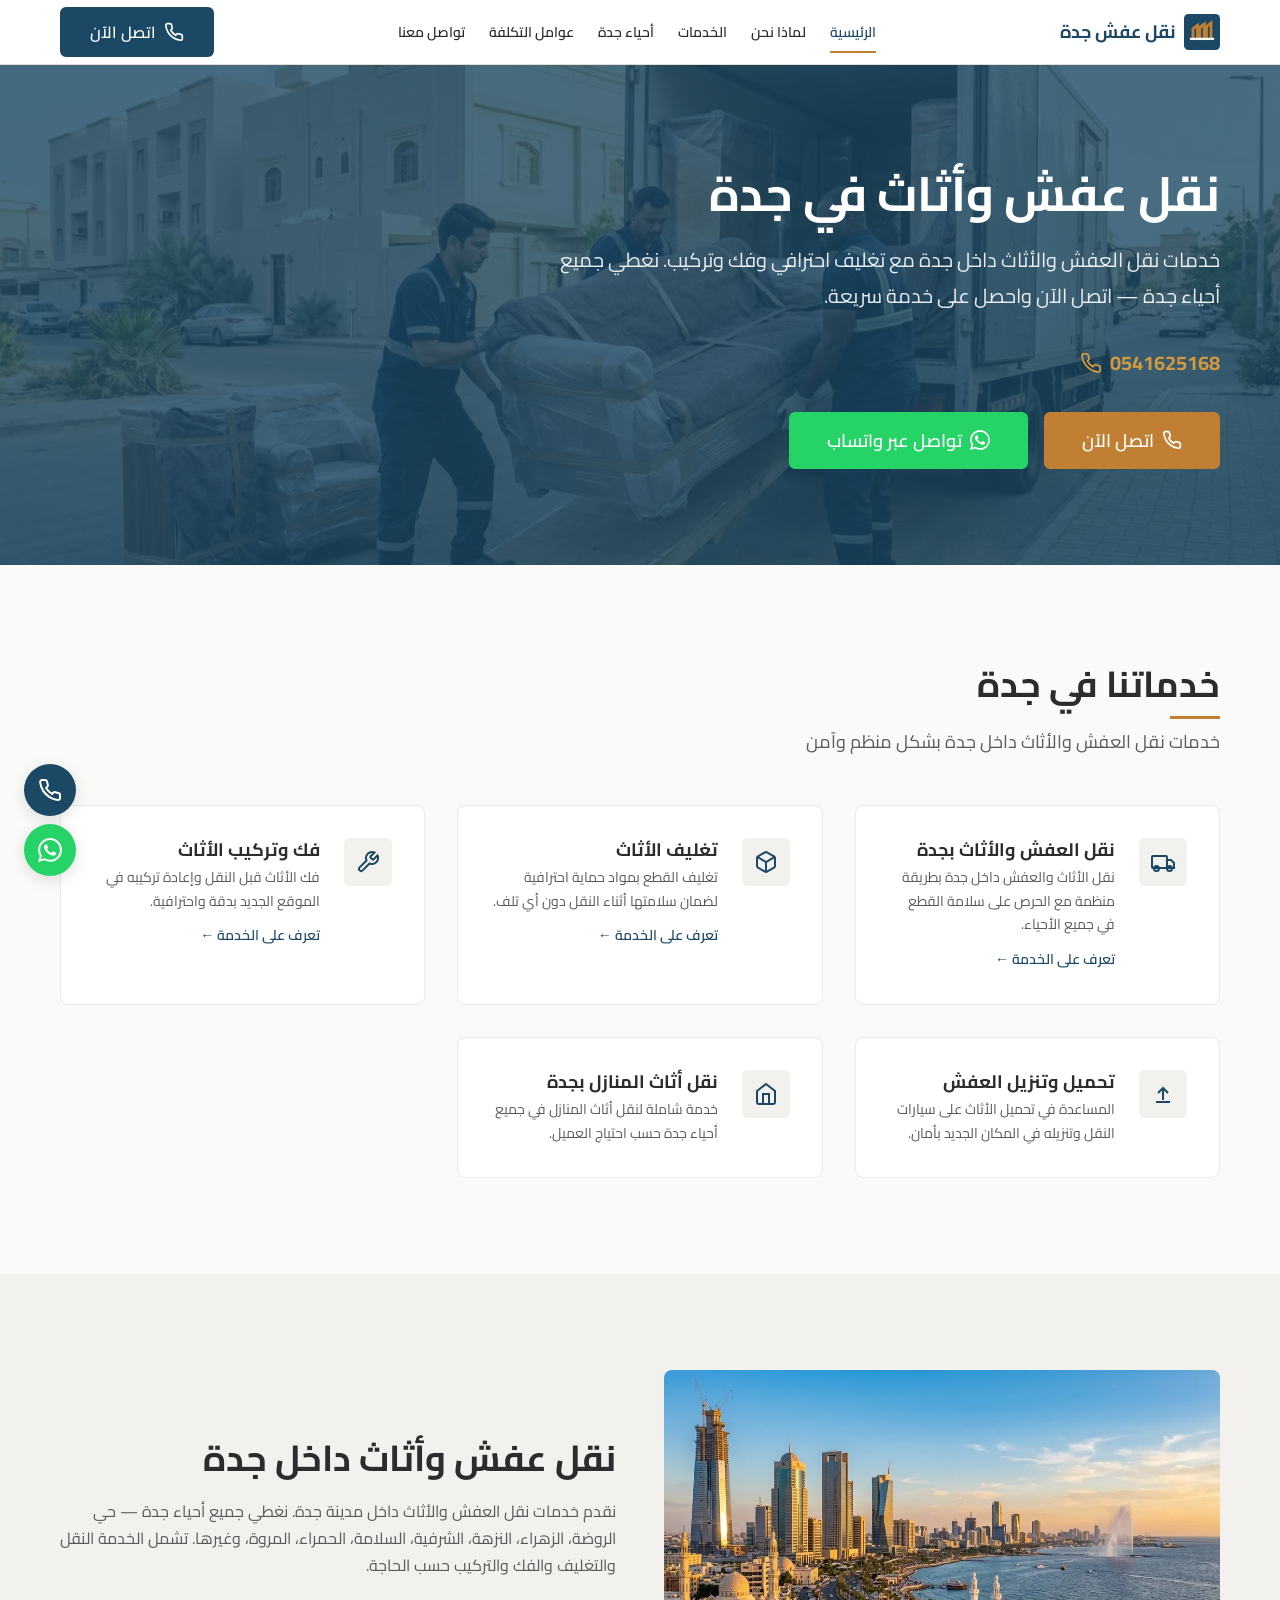
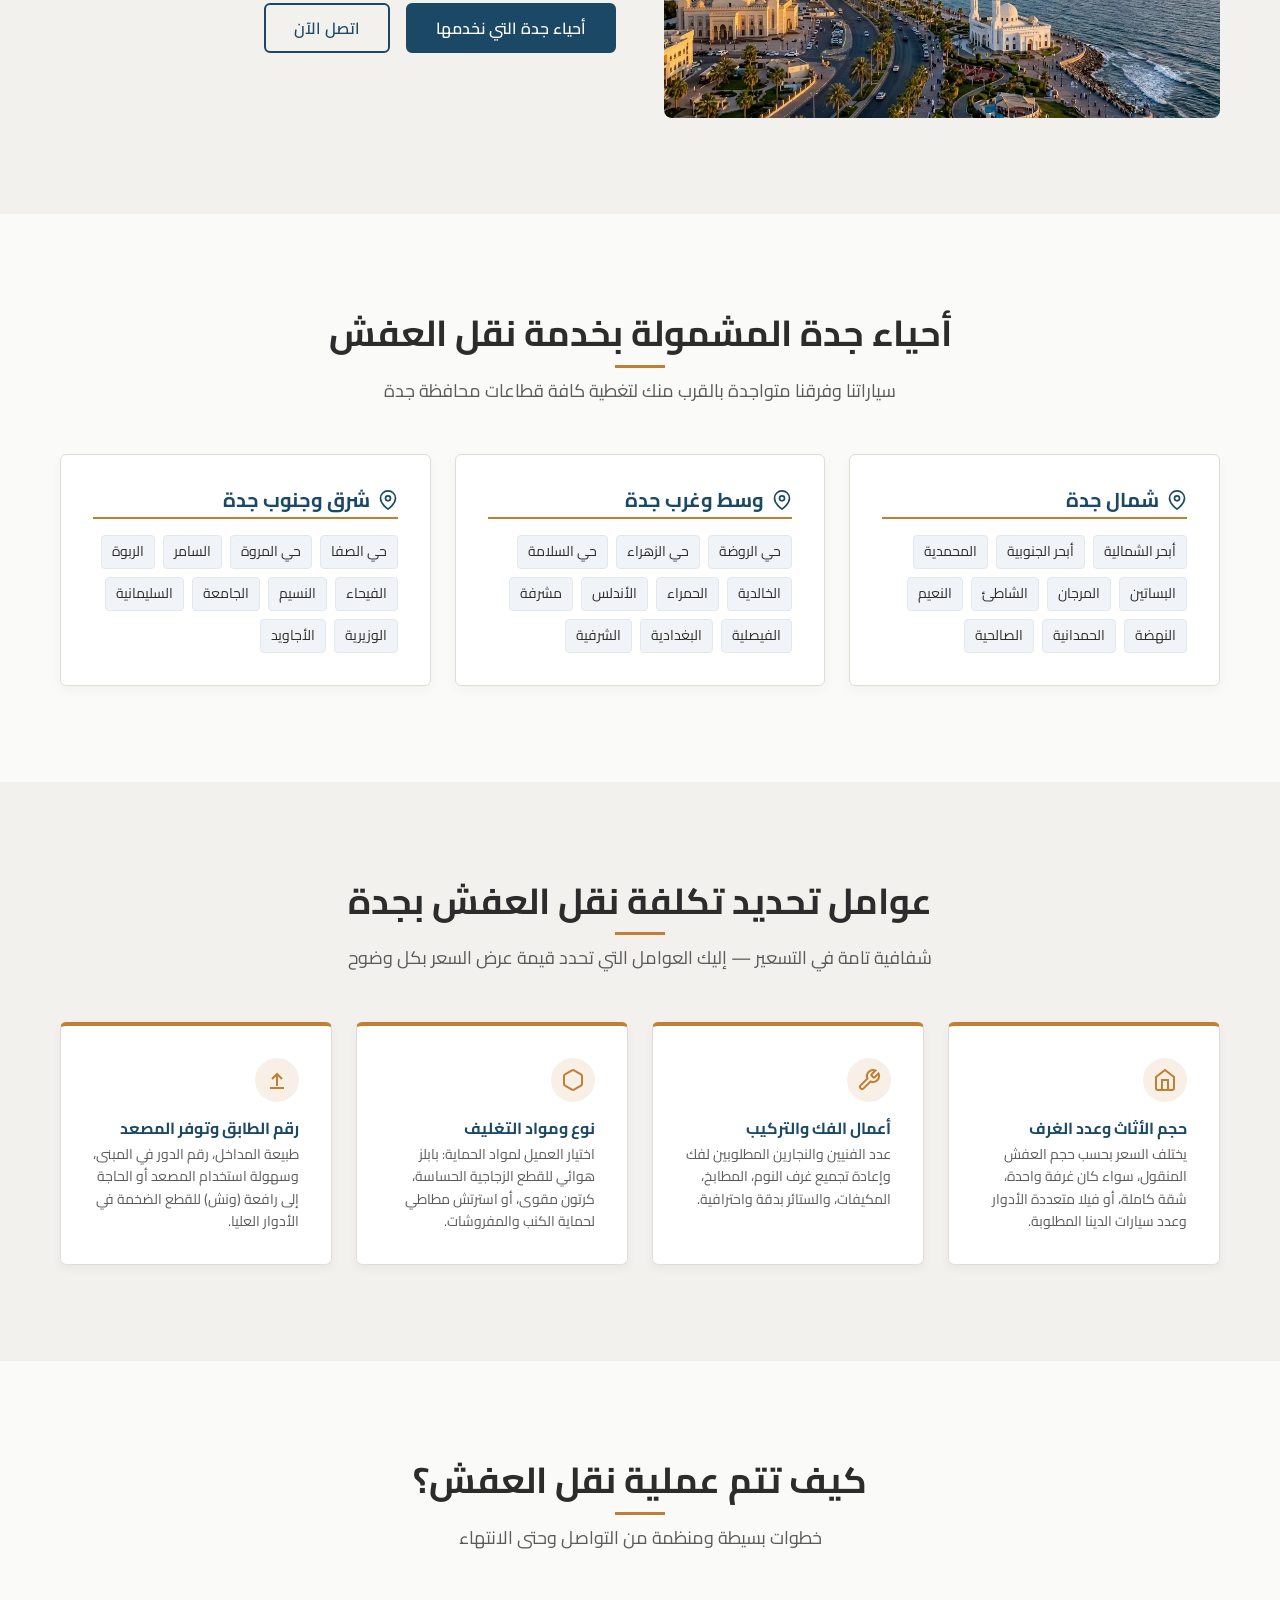
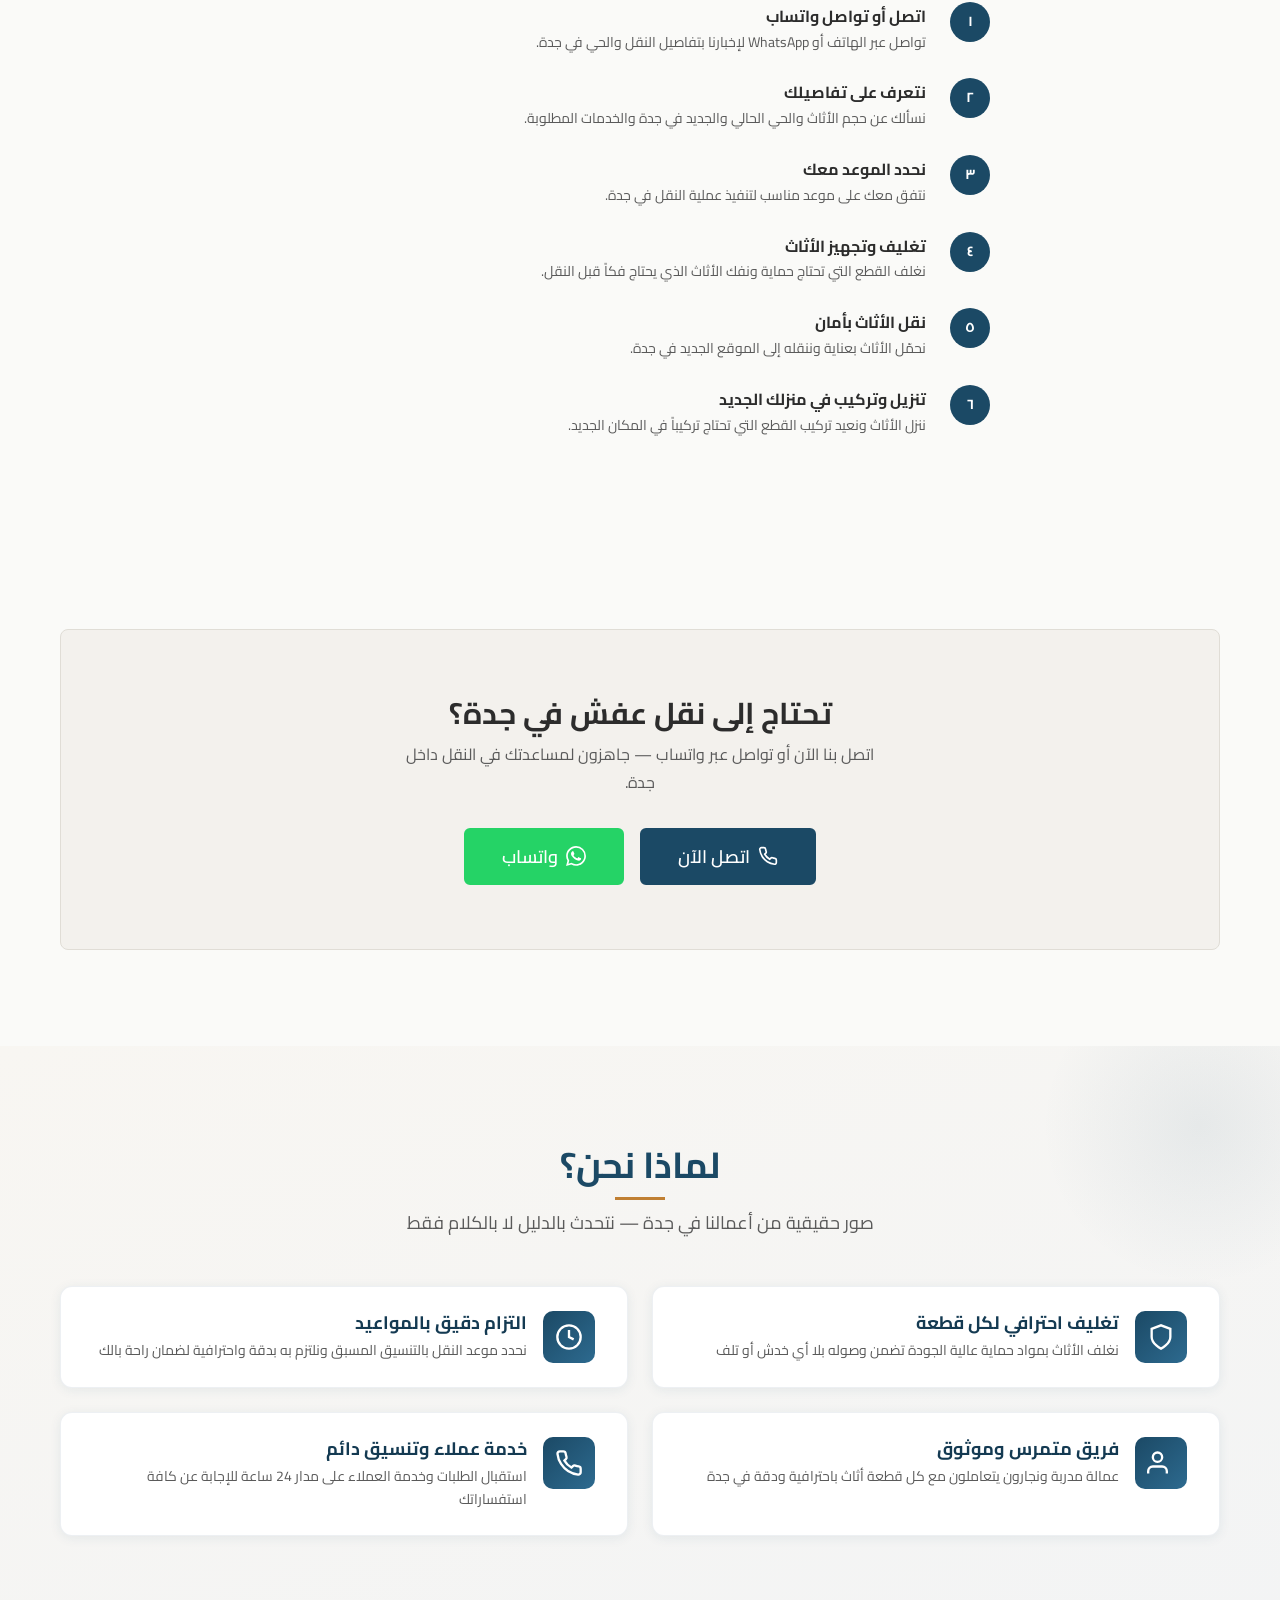
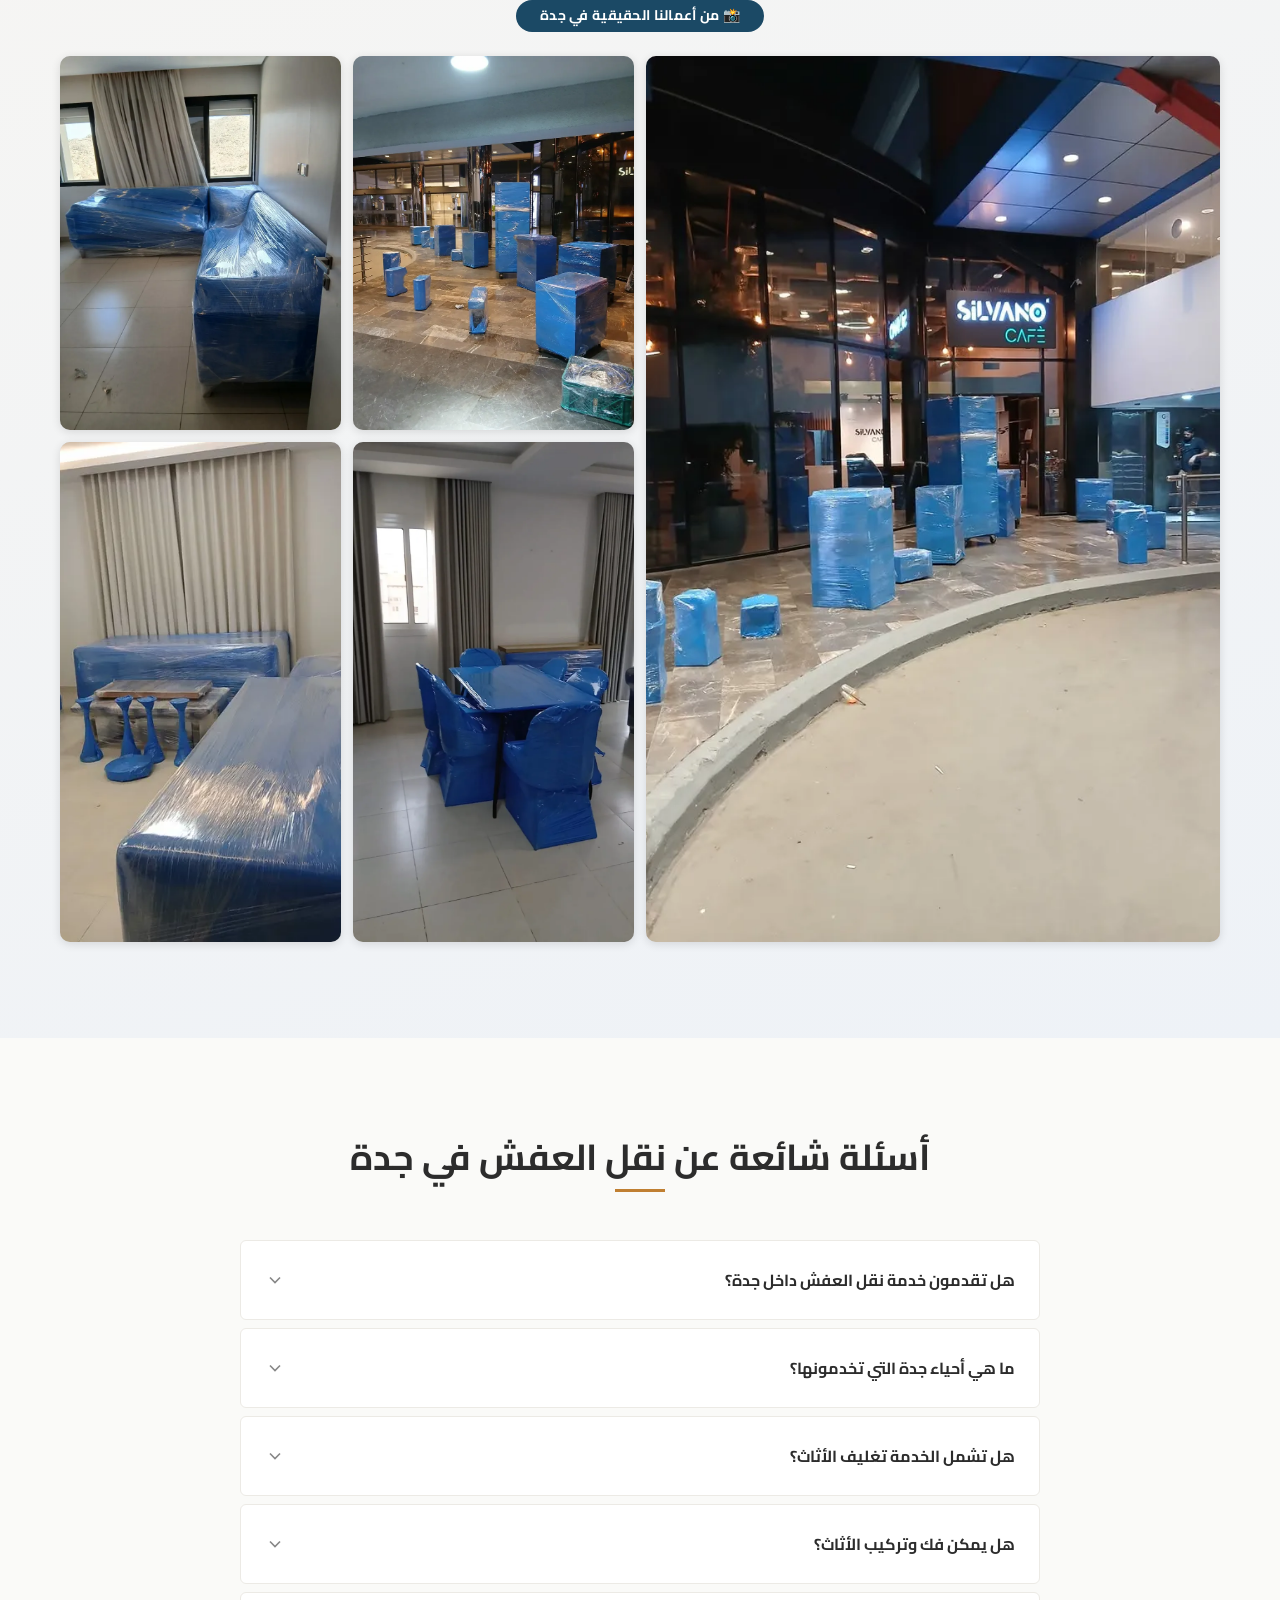
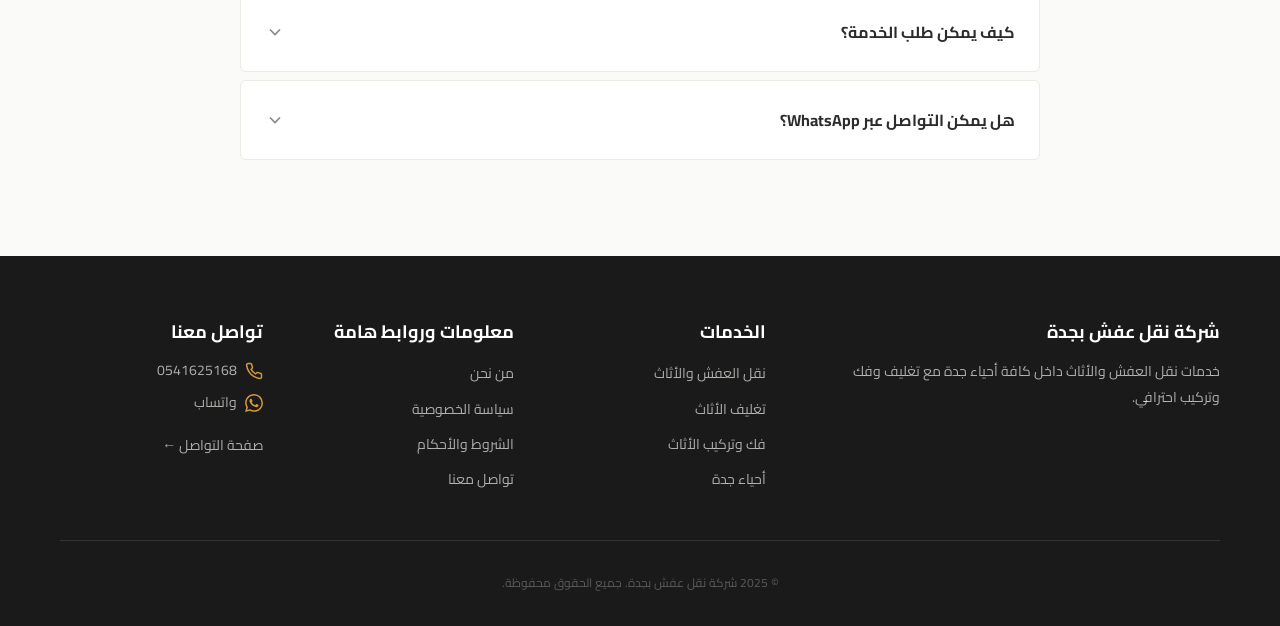
==== commit 323c174f: "feat: complete Google Ads compliance, WebP image optimization, Jeddah district coverage, cost transp" ====
--- a/index.html
+++ b/index.html
@@ -36,15 +36,15 @@
   <meta property="og:type" content="website">
   <meta property="og:url" content="https://www.naqlafashksa.com/">
   <meta property="og:locale" content="ar_SA">
-  <meta property="og:image" content="https://www.naqlafashksa.com/images/hero.jpg">
+  <meta property="og:image" content="https://www.naqlafashksa.com/images/hero.webp">
   <meta property="og:image:width" content="1200">
-  <meta property="og:image:height" content="630">
+  <meta property="og:image:height" content="675">
   <meta property="og:site_name" content="شركة نقل عفش بجدة">
   <!-- Twitter/X -->
   <meta name="twitter:card" content="summary_large_image">
   <meta name="twitter:title" content="نقل عفش جدة | شركة نقل عفش وأثاث بجدة">
   <meta name="twitter:description" content="خدمات نقل العفش والأثاث في جدة. تغليف وفك وتركيب. اتصل: 0541625168">
-  <meta name="twitter:image" content="https://www.naqlafashksa.com/images/hero.jpg">
+  <meta name="twitter:image" content="https://www.naqlafashksa.com/images/hero.webp">
   <!-- Favicon -->
   <link rel="icon" href="/favicon.svg" type="image/svg+xml">
   <link rel="apple-touch-icon" href="/favicon.svg">
@@ -53,7 +53,7 @@
   <!-- Speed: Preconnect + Preload critical resources -->
   <link rel="preconnect" href="https://fonts.googleapis.com">
   <link rel="preconnect" href="https://fonts.gstatic.com" crossorigin>
-  <link rel="preload" as="image" href="/images/hero.jpg" fetchpriority="high">
+  <link rel="preload" as="image" href="/images/hero.webp" fetchpriority="high" type="image/webp">
   <link rel="preload" as="style" href="/css/style.css">
   <link rel="stylesheet" href="/css/style.css">
   <link rel="stylesheet" href="https://fonts.googleapis.com/css2?family=Cairo:wght@400;600;700&display=swap" media="print" onload="this.media='all'">
@@ -116,12 +116,13 @@
             <li><a href="/" class="header__nav-link active">الرئيسية</a></li>
             <li><a href="#why-us" class="header__nav-link">لماذا نحن</a></li>
             <li><a href="/services/" class="header__nav-link">الخدمات</a></li>
-            <li><a href="/jeddah/" class="header__nav-link">أحياء جدة</a></li>
+            <li><a href="#districts" class="header__nav-link">أحياء جدة</a></li>
+            <li><a href="#pricing-factors" class="header__nav-link">عوامل التكلفة</a></li>
             <li><a href="/contact/" class="header__nav-link">تواصل معنا</a></li>
           </ul>
         </nav>
         <div class="header__cta">
-          <a href="tel:0541625168" onclick="return gtag_report_conversion(this.href)" class="btn btn--primary btn--sm" id="header-phone-btn">
+          <a href="tel:+966541625168" onclick="return gtag_report_conversion(this.href)" class="btn btn--primary btn--sm" id="header-phone-btn">
             <svg class="btn__icon" viewBox="0 0 24 24" fill="none" stroke="currentColor" stroke-width="2" aria-hidden="true"><path d="M22 16.92v3a2 2 0 01-2.18 2 19.79 19.79 0 01-8.63-3.07 19.5 19.5 0 01-6-6 19.79 19.79 0 01-3.07-8.67A2 2 0 014.11 2h3a2 2 0 012 1.72c.127.96.361 1.903.7 2.81a2 2 0 01-.45 2.11L8.09 9.91a16 16 0 006 6l1.27-1.27a2 2 0 012.11-.45c.907.339 1.85.573 2.81.7A2 2 0 0122 16.92z"/></svg>
             اتصل الآن
           </a>
@@ -141,11 +142,13 @@
       <li><a href="/services/furniture-moving/" class="mobile-nav__link">نقل العفش والأثاث</a></li>
       <li><a href="/services/furniture-packing/" class="mobile-nav__link">تغليف الأثاث</a></li>
       <li><a href="/services/furniture-disassembly-installation/" class="mobile-nav__link">فك وتركيب الأثاث</a></li>
-      <li><a href="/jeddah/" class="mobile-nav__link">أحياء جدة</a></li>
+      <li><a href="#districts" class="mobile-nav__link">أحياء جدة</a></li>
+      <li><a href="#pricing-factors" class="mobile-nav__link">عوامل التكلفة</a></li>
+      <li><a href="/about/" class="mobile-nav__link">من نحن</a></li>
       <li><a href="/contact/" class="mobile-nav__link">تواصل معنا</a></li>
     </ul>
     <div class="mobile-nav__cta">
-      <a href="tel:0541625168" onclick="return gtag_report_conversion(this.href)" class="btn btn--primary" id="mobile-phone-btn">
+      <a href="tel:+966541625168" onclick="return gtag_report_conversion(this.href)" class="btn btn--primary" id="mobile-phone-btn">
         <svg class="btn__icon" viewBox="0 0 24 24" fill="none" stroke="currentColor" stroke-width="2" aria-hidden="true"><path d="M22 16.92v3a2 2 0 01-2.18 2 19.79 19.79 0 01-8.63-3.07 19.5 19.5 0 01-6-6 19.79 19.79 0 01-3.07-8.67A2 2 0 014.11 2h3a2 2 0 012 1.72c.127.96.361 1.903.7 2.81a2 2 0 01-.45 2.11L8.09 9.91a16 16 0 006 6l1.27-1.27a2 2 0 012.11-.45c.907.339 1.85.573 2.81.7A2 2 0 0122 16.92z"/></svg>
         اتصل الآن
       </a>
@@ -160,18 +163,18 @@
     <!-- Hero -->
     <section class="hero" aria-labelledby="hero-title">
       <div class="hero__bg" aria-hidden="true">
-        <img src="/images/hero.jpg" alt="" width="1200" height="675" fetchpriority="high">
+        <img src="/images/hero.webp" alt="دينا نقل عفش بجدة — نقل وفك وتركيب وتغليف الأثاث" width="1200" height="675" fetchpriority="high">
       </div>
       <div class="container">
         <div class="hero__content">
           <h1 id="hero-title" class="hero__title">نقل عفش وأثاث في جدة</h1>
           <p class="hero__desc">خدمات نقل العفش والأثاث داخل جدة مع تغليف احترافي وفك وتركيب. نغطي جميع أحياء جدة — اتصل الآن واحصل على خدمة سريعة.</p>
-          <a href="tel:0541625168" onclick="return gtag_report_conversion(this.href)" class="hero__phone" id="hero-phone-link" aria-label="اتصل بنا على 0541625168">
+          <a href="tel:+966541625168" onclick="return gtag_report_conversion(this.href)" class="hero__phone" id="hero-phone-link" aria-label="اتصل بنا على 0541625168">
             <svg width="22" height="22" viewBox="0 0 24 24" fill="none" stroke="currentColor" stroke-width="2" aria-hidden="true"><path d="M22 16.92v3a2 2 0 01-2.18 2 19.79 19.79 0 01-8.63-3.07 19.5 19.5 0 01-6-6 19.79 19.79 0 01-3.07-8.67A2 2 0 014.11 2h3a2 2 0 012 1.72c.127.96.361 1.903.7 2.81a2 2 0 01-.45 2.11L8.09 9.91a16 16 0 006 6l1.27-1.27a2 2 0 012.11-.45c.907.339 1.85.573 2.81.7A2 2 0 0122 16.92z"/></svg>
             0541625168
           </a>
           <div class="btn-group">
-            <a href="tel:0541625168" onclick="return gtag_report_conversion(this.href)" class="btn btn--accent btn--lg" id="hero-call-btn">
+            <a href="tel:+966541625168" onclick="return gtag_report_conversion(this.href)" class="btn btn--accent btn--lg" id="hero-call-btn">
               <svg class="btn__icon" viewBox="0 0 24 24" fill="none" stroke="currentColor" stroke-width="2" aria-hidden="true"><path d="M22 16.92v3a2 2 0 01-2.18 2 19.79 19.79 0 01-8.63-3.07 19.5 19.5 0 01-6-6 19.79 19.79 0 01-3.07-8.67A2 2 0 014.11 2h3a2 2 0 012 1.72c.127.96.361 1.903.7 2.81a2 2 0 01-.45 2.11L8.09 9.91a16 16 0 006 6l1.27-1.27a2 2 0 012.11-.45c.907.339 1.85.573 2.81.7A2 2 0 0122 16.92z"/></svg>
               اتصل الآن
             </a>
@@ -219,15 +222,119 @@
       <div class="container">
         <div class="city-block">
           <div class="city-block__image">
-            <img src="/images/jeddah.jpg" alt="خدمة نقل عفش في جدة" width="600" height="375" loading="lazy">
+            <img src="/images/jeddah.webp" alt="خدمة نقل عفش في جدة" width="600" height="375" loading="lazy">
           </div>
           <div>
             <h2 id="jeddah-title" class="city-block__title">نقل عفش وأثاث داخل جدة</h2>
             <p class="city-block__text">نقدم خدمات نقل العفش والأثاث داخل مدينة جدة. نغطي جميع أحياء جدة — حي الروضة، الزهراء، النزهة، الشرفية، السلامة، الحمراء، المروة، وغيرها. تشمل الخدمة النقل والتغليف والفك والتركيب حسب الحاجة.</p>
             <div class="btn-group">
               <a href="/jeddah/" class="btn btn--primary" id="jeddah-section-link">أحياء جدة التي نخدمها</a>
-              <a href="tel:0541625168" onclick="return gtag_report_conversion(this.href)" class="btn btn--outline" id="jeddah-call-btn">اتصل الآن</a>
-            </div>
+              <a href="tel:+966541625168" onclick="return gtag_report_conversion(this.href)" class="btn btn--outline" id="jeddah-call-btn">اتصل الآن</a>
+            </div>
+          </div>
+        </div>
+      </div>
+    </section>
+    <!-- NEW: Districts Breakdown Section -->
+    <section class="section" id="districts" aria-labelledby="districts-title">
+      <div class="container">
+        <div class="section__header text-center">
+          <h2 id="districts-title" class="section__title">أحياء جدة المشمولة بخدمة نقل العفش</h2>
+          <p class="section__subtitle" style="margin:0 auto;">سياراتنا وفرقنا متواجدة بالقرب منك لتغطية كافة قطاعات محافظة جدة</p>
+        </div>
+        <div class="districts-grid">
+          <div class="districts-card">
+            <h3 class="districts-card__title">
+              <svg width="20" height="20" viewBox="0 0 24 24" fill="none" stroke="currentColor" stroke-width="2" aria-hidden="true"><path d="M21 10c0 7-9 13-9 13s-9-6-9-13a9 9 0 0118 0z"/><circle cx="12" cy="10" r="3"/></svg>
+              شمال جدة
+            </h3>
+            <div class="districts-card__list">
+              <span class="districts-card__tag">أبحر الشمالية</span>
+              <span class="districts-card__tag">أبحر الجنوبية</span>
+              <span class="districts-card__tag">المحمدية</span>
+              <span class="districts-card__tag">البساتين</span>
+              <span class="districts-card__tag">المرجان</span>
+              <span class="districts-card__tag">الشاطئ</span>
+              <span class="districts-card__tag">النعيم</span>
+              <span class="districts-card__tag">النهضة</span>
+              <span class="districts-card__tag">الحمدانية</span>
+              <span class="districts-card__tag">الصالحية</span>
+            </div>
+          </div>
+          <div class="districts-card">
+            <h3 class="districts-card__title">
+              <svg width="20" height="20" viewBox="0 0 24 24" fill="none" stroke="currentColor" stroke-width="2" aria-hidden="true"><path d="M21 10c0 7-9 13-9 13s-9-6-9-13a9 9 0 0118 0z"/><circle cx="12" cy="10" r="3"/></svg>
+              وسط وغرب جدة
+            </h3>
+            <div class="districts-card__list">
+              <span class="districts-card__tag">حي الروضة</span>
+              <span class="districts-card__tag">حي الزهراء</span>
+              <span class="districts-card__tag">حي السلامة</span>
+              <span class="districts-card__tag">الخالدية</span>
+              <span class="districts-card__tag">الحمراء</span>
+              <span class="districts-card__tag">الأندلس</span>
+              <span class="districts-card__tag">مشرفة</span>
+              <span class="districts-card__tag">الفيصلية</span>
+              <span class="districts-card__tag">البغدادية</span>
+              <span class="districts-card__tag">الشرفية</span>
+            </div>
+          </div>
+          <div class="districts-card">
+            <h3 class="districts-card__title">
+              <svg width="20" height="20" viewBox="0 0 24 24" fill="none" stroke="currentColor" stroke-width="2" aria-hidden="true"><path d="M21 10c0 7-9 13-9 13s-9-6-9-13a9 9 0 0118 0z"/><circle cx="12" cy="10" r="3"/></svg>
+              شرق وجنوب جدة
+            </h3>
+            <div class="districts-card__list">
+              <span class="districts-card__tag">حي الصفا</span>
+              <span class="districts-card__tag">حي المروة</span>
+              <span class="districts-card__tag">السامر</span>
+              <span class="districts-card__tag">الربوة</span>
+              <span class="districts-card__tag">الفيحاء</span>
+              <span class="districts-card__tag">النسيم</span>
+              <span class="districts-card__tag">الجامعة</span>
+              <span class="districts-card__tag">السليمانية</span>
+              <span class="districts-card__tag">الوزيرية</span>
+              <span class="districts-card__tag">الأجاويد</span>
+            </div>
+          </div>
+        </div>
+      </div>
+    </section>
+    <!-- NEW: Pricing Transparency & Cost Factors Section -->
+    <section class="section section--alt" id="pricing-factors" aria-labelledby="pricing-factors-title">
+      <div class="container">
+        <div class="section__header text-center">
+          <h2 id="pricing-factors-title" class="section__title">عوامل تحديد تكلفة نقل العفش بجدة</h2>
+          <p class="section__subtitle" style="margin:0 auto;">شفافية تامة في التسعير — إليك العوامل التي تحدد قيمة عرض السعر بكل وضوح</p>
+        </div>
+        <div class="cost-factors-grid">
+          <div class="cost-factor-card">
+            <div class="cost-factor-card__icon" aria-hidden="true">
+              <svg viewBox="0 0 24 24" fill="none" stroke="currentColor" stroke-width="2"><path d="M3 9l9-7 9 7v11a2 2 0 01-2 2H5a2 2 0 01-2-2z"/><polyline points="9 22 9 12 15 12 15 22"/></svg>
+            </div>
+            <h3 class="cost-factor-card__title">حجم الأثاث وعدد الغرف</h3>
+            <p class="cost-factor-card__desc">يختلف السعر بحسب حجم العفش المنقول، سواء كان غرفة واحدة، شقة كاملة، أو فيلا متعددة الأدوار وعدد سيارات الدينا المطلوبة.</p>
+          </div>
+          <div class="cost-factor-card">
+            <div class="cost-factor-card__icon" aria-hidden="true">
+              <svg viewBox="0 0 24 24" fill="none" stroke="currentColor" stroke-width="2"><path d="M14.7 6.3a1 1 0 000 1.4l1.6 1.6a1 1 0 001.4 0l3.77-3.77a6 6 0 01-7.94 7.94l-6.91 6.91a2.12 2.12 0 01-3-3l6.91-6.91a6 6 0 017.94-7.94l-3.76 3.76z"/></svg>
+            </div>
+            <h3 class="cost-factor-card__title">أعمال الفك والتركيب</h3>
+            <p class="cost-factor-card__desc">عدد الفنيين والنجارين المطلوبين لفك وإعادة تجميع غرف النوم، المطابخ، المكيفات، والستائر بدقة واحترافية.</p>
+          </div>
+          <div class="cost-factor-card">
+            <div class="cost-factor-card__icon" aria-hidden="true">
+              <svg viewBox="0 0 24 24" fill="none" stroke="currentColor" stroke-width="2"><path d="M21 16V8a2 2 0 00-1-1.73l-7-4a2 2 0 00-2 0l-7 4A2 2 0 003 8v8a2 2 0 001 1.73l7 4a2 2 0 002 0l7-4A2 2 0 0021 16z"/></svg>
+            </div>
+            <h3 class="cost-factor-card__title">نوع ومواد التغليف</h3>
+            <p class="cost-factor-card__desc">اختيار العميل لمواد الحماية: بابلز هوائي للقطع الزجاجية الحساسة، كرتون مقوى، أو استرتش مطاطي لحماية الكنب والمفروشات.</p>
+          </div>
+          <div class="cost-factor-card">
+            <div class="cost-factor-card__icon" aria-hidden="true">
+              <svg viewBox="0 0 24 24" fill="none" stroke="currentColor" stroke-width="2"><polyline points="17 11 12 6 7 11"/><line x1="12" y1="6" x2="12" y2="18"/><path d="M5 20h14"/></svg>
+            </div>
+            <h3 class="cost-factor-card__title">رقم الطابق وتوفر المصعد</h3>
+            <p class="cost-factor-card__desc">طبيعة المداخل، رقم الدور في المبنى، وسهولة استخدام المصعد أو الحاجة إلى رافعة (ونش) للقطع الضخمة في الأدوار العليا.</p>
           </div>
         </div>
       </div>
@@ -256,7 +363,7 @@
           <h2 class="cta-banner__title">تحتاج إلى نقل عفش في جدة؟</h2>
           <p class="cta-banner__desc">اتصل بنا الآن أو تواصل عبر واتساب — جاهزون لمساعدتك في النقل داخل جدة.</p>
           <div class="btn-group">
-            <a href="tel:0541625168" onclick="return gtag_report_conversion(this.href)" class="btn btn--primary btn--lg" id="cta-call-btn">
+            <a href="tel:+966541625168" onclick="return gtag_report_conversion(this.href)" class="btn btn--primary btn--lg" id="cta-call-btn">
               <svg class="btn__icon" viewBox="0 0 24 24" fill="none" stroke="currentColor" stroke-width="2" aria-hidden="true"><path d="M22 16.92v3a2 2 0 01-2.18 2 19.79 19.79 0 01-8.63-3.07 19.5 19.5 0 01-6-6 19.79 19.79 0 01-3.07-8.67A2 2 0 014.11 2h3a2 2 0 012 1.72c.127.96.361 1.903.7 2.81a2 2 0 01-.45 2.11L8.09 9.91a16 16 0 006 6l1.27-1.27a2 2 0 012.11-.45c.907.339 1.85.573 2.81.7A2 2 0 0122 16.92z"/></svg>
               اتصل الآن
             </a>
@@ -276,19 +383,44 @@
           <p class="section__subtitle why-us-section__subtitle">صور حقيقية من أعمالنا في جدة — نتحدث بالدليل لا بالكلام فقط</p>
         </div>
         <div class="why-us-features">
-          <div class="why-us-feature"><div class="why-us-feature__icon"><svg viewBox="0 0 24 24" fill="none" stroke="currentColor" stroke-width="2" aria-hidden="true"><path d="M12 22s8-4 8-10V5l-8-3-8 3v7c0 6 8 10 8 10z"/></svg></div><div><h3 class="why-us-feature__title">تغليف احترافي لكل قطعة</h3><p class="why-us-feature__desc">نغلف الأثاث بمواد حماية عالية الجودة تضمن وصوله بلا أي خدش أو تلف</p></div></div>
-          <div class="why-us-feature"><div class="why-us-feature__icon"><svg viewBox="0 0 24 24" fill="none" stroke="currentColor" stroke-width="2" aria-hidden="true"><circle cx="12" cy="12" r="10"/><polyline points="12 6 12 12 16 14"/></svg></div><div><h3 class="why-us-feature__title">التزام بالمواعيد</h3><p class="why-us-feature__desc">نحدد موعد النقل مع العميل ونلتزم به بدقة. لا تأخير ولا إرباك في جدولك</p></div></div>
-          <div class="why-us-feature"><div class="why-us-feature__icon"><svg viewBox="0 0 24 24" fill="none" stroke="currentColor" stroke-width="2" aria-hidden="true"><path d="M17 21v-2a4 4 0 00-4-4H5a4 4 0 00-4 4v2"/><circle cx="9" cy="7" r="4"/></svg></div><div><h3 class="why-us-feature__title">فريق متمرس وموثوق</h3><p class="why-us-feature__desc">عمالة مدربة تتعامل مع كل قطعة أثاث باحترافية ودقة في جدة</p></div></div>
-          <div class="why-us-feature"><div class="why-us-feature__icon"><svg viewBox="0 0 24 24" fill="none" stroke="currentColor" stroke-width="2" aria-hidden="true"><path d="M22 16.92v3a2 2 0 01-2.18 2 19.79 19.79 0 01-8.63-3.07 19.5 19.5 0 01-6-6 19.79 19.79 0 01-3.07-8.67A2 2 0 014.11 2h3a2 2 0 012 1.72c.127.96.361 1.903.7 2.81a2 2 0 01-.45 2.11L8.09 9.91a16 16 0 006 6l1.27-1.27a2 2 0 012.11-.45c.907.339 1.85.573 2.81.7A2 2 0 0122 16.92z"/></svg></div><div><h3 class="why-us-feature__title">تواصل مباشر وسريع</h3><p class="why-us-feature__desc">اتصل أو تواصل واتساب واحصل على رد فوري في أي وقت</p></div></div>
-        </div>
+          <div class="why-us-feature">
+            <div class="why-us-feature__icon"><svg viewBox="0 0 24 24" fill="none" stroke="currentColor" stroke-width="2" aria-hidden="true"><path d="M12 22s8-4 8-10V5l-8-3-8 3v7c0 6 8 10 8 10z"/></svg></div>
+            <div>
+              <h3 class="why-us-feature__title">تغليف احترافي لكل قطعة</h3>
+              <p class="why-us-feature__desc">نغلف الأثاث بمواد حماية عالية الجودة تضمن وصوله بلا أي خدش أو تلف</p>
+            </div>
+          </div>
+          <div class="why-us-feature">
+            <div class="why-us-feature__icon"><svg viewBox="0 0 24 24" fill="none" stroke="currentColor" stroke-width="2" aria-hidden="true"><circle cx="12" cy="12" r="10"/><polyline points="12 6 12 12 16 14"/></svg></div>
+            <div>
+              <h3 class="why-us-feature__title">التزام دقيق بالمواعيد</h3>
+              <p class="why-us-feature__desc">نحدد موعد النقل بالتنسيق المسبق ونلتزم به بدقة واحترافية لضمان راحة بالك</p>
+            </div>
+          </div>
+          <div class="why-us-feature">
+            <div class="why-us-feature__icon"><svg viewBox="0 0 24 24" fill="none" stroke="currentColor" stroke-width="2" aria-hidden="true"><path d="M17 21v-2a4 4 0 00-4-4H5a4 4 0 00-4 4v2"/><circle cx="9" cy="7" r="4"/></svg></div>
+            <div>
+              <h3 class="why-us-feature__title">فريق متمرس وموثوق</h3>
+              <p class="why-us-feature__desc">عمالة مدربة ونجارون يتعاملون مع كل قطعة أثاث باحترافية ودقة في جدة</p>
+            </div>
+          </div>
+          <div class="why-us-feature">
+            <div class="why-us-feature__icon"><svg viewBox="0 0 24 24" fill="none" stroke="currentColor" stroke-width="2" aria-hidden="true"><path d="M22 16.92v3a2 2 0 01-2.18 2 19.79 19.79 0 01-8.63-3.07 19.5 19.5 0 01-6-6 19.79 19.79 0 01-3.07-8.67A2 2 0 014.11 2h3a2 2 0 012 1.72c.127.96.361 1.903.7 2.81a2 2 0 01-.45 2.11L8.09 9.91a16 16 0 006 6l1.27-1.27a2 2 0 012.11-.45c.907.339 1.85.573 2.81.7A2 2 0 0122 16.92z"/></svg></div>
+            <div>
+              <h3 class="why-us-feature__title">خدمة عملاء وتنسيق دائم</h3>
+              <p class="why-us-feature__desc">استقبال الطلبات وخدمة العملاء على مدار 24 ساعة للإجابة عن كافة استفساراتك</p>
+            </div>
+          </div>
+        </div>
+        <!-- Work Gallery with WebP Images -->
         <div class="work-gallery" aria-label="معرض أعمالنا في جدة">
           <div class="work-gallery__header"><span class="work-gallery__badge">📸 من أعمالنا الحقيقية في جدة</span></div>
           <div class="work-gallery__grid">
-            <div class="work-gallery__item work-gallery__item--featured"><img src="/images/0bdd4e07-2298-4c4a-b5fe-12745a331a50.jfif" alt="تغليف أثاث مكتبي - نقل عفش جدة" loading="lazy" width="600" height="400"><div class="work-gallery__overlay"><p class="work-gallery__caption">تغليف أثاث مكتبي احترافي في جدة</p></div></div>
-            <div class="work-gallery__item"><img src="/images/56f65328-0794-403f-87da-5764737ec50d.jfif" alt="تغليف كامل للأثاث - نقل عفش جدة" loading="lazy" width="400" height="300"><div class="work-gallery__overlay"><p class="work-gallery__caption">تغليف كامل لأثاث المحل قبل النقل</p></div></div>
-            <div class="work-gallery__item"><img src="/images/655d6dbe-415a-434e-8e03-2403bf04791b.jfif" alt="تغليف كنب وأثاث - نقل عفش جدة" loading="lazy" width="400" height="300"><div class="work-gallery__overlay"><p class="work-gallery__caption">تغليف الكنب بعناية تامة قبل النقل</p></div></div>
-            <div class="work-gallery__item"><img src="/images/690551ca-cec7-4ba9-989d-1a268607e645.jfif" alt="تغليف طاولة سفرة - نقل عفش جدة" loading="lazy" width="400" height="300"><div class="work-gallery__overlay"><p class="work-gallery__caption">تغليف طاولة السفرة والكراسي بإتقان</p></div></div>
-            <div class="work-gallery__item"><img src="/images/c3256103-a35c-459e-9c4f-4b8343a00b4c.jfif" alt="تغليف غرفة المعيشة - نقل عفش جدة" loading="lazy" width="400" height="300"><div class="work-gallery__overlay"><p class="work-gallery__caption">تغليف غرفة المعيشة بالكامل استعداداً للنقل</p></div></div>
+            <div class="work-gallery__item work-gallery__item--featured"><img src="/images/work-office.webp" alt="تغليف أثاث مكتبي احترافي في جدة" loading="lazy" width="600" height="400"><div class="work-gallery__overlay"><p class="work-gallery__caption">تغليف أثاث مكتبي احترافي في جدة</p></div></div>
+            <div class="work-gallery__item"><img src="/images/work-shop.webp" alt="تغليف كامل للأثاث - نقل عفش جدة" loading="lazy" width="400" height="300"><div class="work-gallery__overlay"><p class="work-gallery__caption">تغليف كامل لأثاث المحل قبل النقل</p></div></div>
+            <div class="work-gallery__item"><img src="/images/work-sofa.webp" alt="تغليف كنب وأثاث - نقل عفش جدة" loading="lazy" width="400" height="300"><div class="work-gallery__overlay"><p class="work-gallery__caption">تغليف الكنب بعناية تامة قبل النقل</p></div></div>
+            <div class="work-gallery__item"><img src="/images/work-dining.webp" alt="تغليف طاولة سفرة - نقل عفش جدة" loading="lazy" width="400" height="300"><div class="work-gallery__overlay"><p class="work-gallery__caption">تغليف طاولة السفرة والكراسي بإتقان</p></div></div>
+            <div class="work-gallery__item"><img src="/images/work-living.webp" alt="تغليف غرفة المعيشة - نقل عفش جدة" loading="lazy" width="400" height="300"><div class="work-gallery__overlay"><p class="work-gallery__caption">تغليف غرفة المعيشة بالكامل استعداداً للنقل</p></div></div>
           </div>
         </div>
       </div>
@@ -305,7 +437,7 @@
           <div class="faq-item"><button class="faq-item__question" aria-expanded="false" id="faq-btn-3"><span>هل تشمل الخدمة تغليف الأثاث؟</span><svg class="faq-item__icon" viewBox="0 0 24 24" fill="none" stroke="currentColor" stroke-width="2" aria-hidden="true"><polyline points="6 9 12 15 18 9"/></svg></button><div class="faq-item__answer" role="region" aria-labelledby="faq-btn-3"><div class="faq-item__answer-inner">نعم، نوفر خدمة تغليف الأثاث بمواد حماية مناسبة. يتم الاتفاق على تفاصيل التغليف عند التواصل معنا.</div></div></div>
           <div class="faq-item"><button class="faq-item__question" aria-expanded="false" id="faq-btn-4"><span>هل يمكن فك وتركيب الأثاث؟</span><svg class="faq-item__icon" viewBox="0 0 24 24" fill="none" stroke="currentColor" stroke-width="2" aria-hidden="true"><polyline points="6 9 12 15 18 9"/></svg></button><div class="faq-item__answer" role="region" aria-labelledby="faq-btn-4"><div class="faq-item__answer-inner">نعم، نقدم خدمة فك الأثاث قبل النقل وإعادة تركيبه في الموقع الجديد في جدة.</div></div></div>
           <div class="faq-item"><button class="faq-item__question" aria-expanded="false" id="faq-btn-5"><span>كيف يمكن طلب الخدمة؟</span><svg class="faq-item__icon" viewBox="0 0 24 24" fill="none" stroke="currentColor" stroke-width="2" aria-hidden="true"><polyline points="6 9 12 15 18 9"/></svg></button><div class="faq-item__answer" role="region" aria-labelledby="faq-btn-5"><div class="faq-item__answer-inner">اتصل مباشرة على 0541625168 أو تواصل عبر WhatsApp وسنحدد معك الموعد المناسب في جدة.</div></div></div>
-          <div class="faq-item"><button class="faq-item__question" aria-expanded="false" id="faq-btn-6"><span>هل يمكن التواصل عبر WhatsApp؟</span><svg class="faq-item__icon" viewBox="0 0 24 24" fill="none" stroke="currentColor" stroke-width="2" aria-hidden="true"><polyline points="6 9 12 15 18 9"/></svg></button><div class="faq-item__answer" role="region" aria-labelledby="faq-btn-6"><div class="faq-item__answer-inner">نعم، تواصل معنا مباشرة عبر WhatsApp على 0541625168 للتواصل الفوري.</div></div></div>
+          <div class="faq-item"><button class="faq-item__question" aria-expanded="false" id="faq-btn-6"><span>هل يمكن التواصل عبر WhatsApp؟</span><svg class="faq-item__icon" viewBox="0 0 24 24" fill="none" stroke="currentColor" stroke-width="2" aria-hidden="true"><polyline points="6 9 12 15 18 9"/></svg></button><div class="faq-item__answer" role="region" aria-labelledby="faq-btn-6"><div class="faq-item__answer-inner">نعم، تواصل معنا مباشرة عبر WhatsApp على 0541625168 للتواصل السريع.</div></div></div>
         </div>
       </div>
     </section>
@@ -314,14 +446,37 @@
   <footer class="site-footer" role="contentinfo">
     <div class="container">
       <div class="footer__grid">
-        <div><h3 class="footer__title">شركة نقل عفش بجدة</h3><p class="footer__desc">خدمات نقل العفش والأثاث داخل جدة مع تغليف وفك وتركيب. نغطي جميع أحياء جدة.</p></div>
-        <div><h3 class="footer__title">الخدمات</h3><nav aria-label="روابط الخدمات"><ul class="footer__links"><li><a href="/services/furniture-moving/" class="footer__link">نقل العفش والأثاث</a></li><li><a href="/services/furniture-packing/" class="footer__link">تغليف الأثاث</a></li><li><a href="/services/furniture-disassembly-installation/" class="footer__link">فك وتركيب الأثاث</a></li><li><a href="/services/" class="footer__link">جميع الخدمات</a></li></ul></nav></div>
-        <div><h3 class="footer__title">أحياء جدة</h3><nav aria-label="أحياء جدة"><ul class="footer__links"><li><a href="/jeddah/" class="footer__link">نقل عفش في جدة</a></li><li><a href="/contact/" class="footer__link">تواصل معنا</a></li></ul></nav></div>
+        <div>
+          <h3 class="footer__title">شركة نقل عفش بجدة</h3>
+          <p class="footer__desc">خدمات نقل العفش والأثاث داخل كافة أحياء جدة مع تغليف وفك وتركيب احترافي.</p>
+        </div>
+        <div>
+          <h3 class="footer__title">الخدمات</h3>
+          <nav aria-label="روابط الخدمات">
+            <ul class="footer__links">
+              <li><a href="/services/furniture-moving/" class="footer__link">نقل العفش والأثاث</a></li>
+              <li><a href="/services/furniture-packing/" class="footer__link">تغليف الأثاث</a></li>
+              <li><a href="/services/furniture-disassembly-installation/" class="footer__link">فك وتركيب الأثاث</a></li>
+              <li><a href="/jeddah/" class="footer__link">أحياء جدة</a></li>
+            </ul>
+          </nav>
+        </div>
+        <div>
+          <h3 class="footer__title">معلومات وروابط هامة</h3>
+          <nav aria-label="روابط الموقع">
+            <ul class="footer__links">
+              <li><a href="/about/" class="footer__link">من نحن</a></li>
+              <li><a href="/privacy/" class="footer__link">سياسة الخصوصية</a></li>
+              <li><a href="/terms/" class="footer__link">الشروط والأحكام</a></li>
+              <li><a href="/contact/" class="footer__link">تواصل معنا</a></li>
+            </ul>
+          </nav>
+        </div>
         <div>
           <h3 class="footer__title">تواصل معنا</h3>
           <div class="footer__contact-item">
             <svg viewBox="0 0 24 24" fill="none" stroke="currentColor" stroke-width="2" aria-hidden="true"><path d="M22 16.92v3a2 2 0 01-2.18 2 19.79 19.79 0 01-8.63-3.07 19.5 19.5 0 01-6-6 19.79 19.79 0 01-3.07-8.67A2 2 0 014.11 2h3a2 2 0 012 1.72c.127.96.361 1.903.7 2.81a2 2 0 01-.45 2.11L8.09 9.91a16 16 0 006 6l1.27-1.27a2 2 0 012.11-.45c.907.339 1.85.573 2.81.7A2 2 0 0122 16.92z"/></svg>
-            <a href="tel:0541625168" onclick="return gtag_report_conversion(this.href)" dir="ltr">0541625168</a>
+            <a href="tel:+966541625168" onclick="return gtag_report_conversion(this.href)" dir="ltr">0541625168</a>
           </div>
           <div class="footer__contact-item">
             <svg viewBox="0 0 24 24" fill="currentColor" aria-hidden="true"><path d="M17.472 14.382c-.297-.149-1.758-.867-2.03-.967-.273-.099-.471-.148-.67.15-.197.297-.767.966-.94 1.164-.173.199-.347.223-.644.075-.297-.15-1.255-.463-2.39-1.475-.883-.788-1.48-1.761-1.653-2.059-.173-.297-.018-.458.13-.606.134-.133.298-.347.446-.52.149-.174.198-.298.298-.497.099-.198.05-.371-.025-.52-.075-.149-.669-1.612-.916-2.207-.242-.579-.487-.5-.669-.51-.173-.008-.371-.01-.57-.01-.198 0-.52.074-.792.372-.272.297-1.04 1.016-1.04 2.479 0 1.462 1.065 2.875 1.213 3.074.149.198 2.096 3.2 5.077 4.487.709.306 1.262.489 1.694.625.712.227 1.36.195 1.871.118.571-.085 1.758-.719 2.006-1.413.248-.694.248-1.289.173-1.413-.074-.124-.272-.198-.57-.347m-5.421 7.403h-.004a9.87 9.87 0 01-5.031-1.378l-.361-.214-3.741.982.998-3.648-.235-.374a9.86 9.86 0 01-1.51-5.26c.001-5.45 4.436-9.884 9.888-9.884 2.64 0 5.122 1.03 6.988 2.898a9.825 9.825 0 012.893 6.994c-.003 5.45-4.437 9.884-9.885 9.884m8.413-18.297A11.815 11.815 0 0012.05 0C5.495 0 .16 5.335.157 11.892c0 2.096.547 4.142 1.588 5.945L.057 24l6.305-1.654a11.882 11.882 0 005.683 1.448h.005c6.554 0 11.89-5.335 11.893-11.893a11.821 11.821 0 00-3.48-8.413z"/></svg>
@@ -335,7 +490,7 @@
   </footer>
   <!-- FABs -->
   <div class="fab-container" role="complementary" aria-label="أزرار التواصل السريع">
-    <a href="tel:0541625168" onclick="return gtag_report_conversion(this.href)" class="fab fab--phone" id="fab-phone" aria-label="اتصل الآن - 0541625168">
+    <a href="tel:+966541625168" onclick="return gtag_report_conversion(this.href)" class="fab fab--phone" id="fab-phone" aria-label="اتصل الآن - 0541625168">
       <span class="fab__label">اتصل الآن</span>
       <svg viewBox="0 0 24 24" fill="none" stroke="currentColor" stroke-width="2" aria-hidden="true"><path d="M22 16.92v3a2 2 0 01-2.18 2 19.79 19.79 0 01-8.63-3.07 19.5 19.5 0 01-6-6 19.79 19.79 0 01-3.07-8.67A2 2 0 014.11 2h3a2 2 0 012 1.72c.127.96.361 1.903.7 2.81a2 2 0 01-.45 2.11L8.09 9.91a16 16 0 006 6l1.27-1.27a2 2 0 012.11-.45c.907.339 1.85.573 2.81.7A2 2 0 0122 16.92z"/></svg>
     </a>
--- a/css/style.css
+++ b/css/style.css
@@ -1653,3 +1653,100 @@
     opacity: 1;
   }
 }
+
+/* --- Jeddah Districts & Pricing Factors Sections --- */
+.districts-grid {
+  display: grid;
+  grid-template-columns: repeat(auto-fit, minmax(280px, 1fr));
+  gap: var(--space-lg);
+  margin-top: var(--space-xl);
+}
+
+.districts-card {
+  background: var(--color-white);
+  border: 1px solid var(--color-border);
+  border-radius: var(--radius-md);
+  padding: var(--space-xl);
+  box-shadow: 0 4px 12px rgba(0, 0, 0, 0.04);
+  transition: transform 0.2s ease, box-shadow 0.2s ease;
+}
+
+.districts-card:hover {
+  transform: translateY(-4px);
+  box-shadow: 0 8px 20px rgba(0, 0, 0, 0.08);
+}
+
+.districts-card__title {
+  display: flex;
+  align-items: center;
+  gap: var(--space-sm);
+  font-size: var(--font-size-lg);
+  color: var(--color-primary);
+  margin-bottom: var(--space-md);
+  border-bottom: 2px solid var(--color-accent);
+  padding-bottom: var(--space-xs);
+}
+
+.districts-card__list {
+  list-style: none;
+  padding: 0;
+  margin: 0;
+  display: flex;
+  flex-wrap: wrap;
+  gap: 8px;
+}
+
+.districts-card__tag {
+  background: #f0f4f8;
+  color: var(--color-text);
+  padding: 4px 10px;
+  border-radius: var(--radius-sm);
+  font-size: var(--font-size-sm);
+  border: 1px solid #e2e8f0;
+}
+
+.cost-factors-grid {
+  display: grid;
+  grid-template-columns: repeat(auto-fit, minmax(240px, 1fr));
+  gap: var(--space-lg);
+  margin-top: var(--space-xl);
+}
+
+.cost-factor-card {
+  background: var(--color-white);
+  border-radius: var(--radius-md);
+  padding: var(--space-xl);
+  border: 1px solid var(--color-border);
+  border-top: 4px solid var(--color-accent);
+  box-shadow: 0 4px 12px rgba(0, 0, 0, 0.04);
+}
+
+.cost-factor-card__icon {
+  width: 44px;
+  height: 44px;
+  border-radius: 50%;
+  background: rgba(192, 127, 50, 0.12);
+  color: var(--color-accent);
+  display: flex;
+  align-items: center;
+  justify-content: center;
+  margin-bottom: var(--space-md);
+}
+
+.cost-factor-card__icon svg {
+  width: 24px;
+  height: 24px;
+}
+
+.cost-factor-card__title {
+  font-size: var(--font-size-base);
+  font-weight: 700;
+  color: var(--color-primary);
+  margin-bottom: var(--space-xs);
+}
+
+.cost-factor-card__desc {
+  font-size: var(--font-size-sm);
+  color: var(--color-text-light);
+  line-height: 1.6;
+}
--- a/css/style.css
+++ b/css/style.css
@@ -1653,3 +1653,100 @@
     opacity: 1;
   }
 }
+
+/* --- Jeddah Districts & Pricing Factors Sections --- */
+.districts-grid {
+  display: grid;
+  grid-template-columns: repeat(auto-fit, minmax(280px, 1fr));
+  gap: var(--space-lg);
+  margin-top: var(--space-xl);
+}
+
+.districts-card {
+  background: var(--color-white);
+  border: 1px solid var(--color-border);
+  border-radius: var(--radius-md);
+  padding: var(--space-xl);
+  box-shadow: 0 4px 12px rgba(0, 0, 0, 0.04);
+  transition: transform 0.2s ease, box-shadow 0.2s ease;
+}
+
+.districts-card:hover {
+  transform: translateY(-4px);
+  box-shadow: 0 8px 20px rgba(0, 0, 0, 0.08);
+}
+
+.districts-card__title {
+  display: flex;
+  align-items: center;
+  gap: var(--space-sm);
+  font-size: var(--font-size-lg);
+  color: var(--color-primary);
+  margin-bottom: var(--space-md);
+  border-bottom: 2px solid var(--color-accent);
+  padding-bottom: var(--space-xs);
+}
+
+.districts-card__list {
+  list-style: none;
+  padding: 0;
+  margin: 0;
+  display: flex;
+  flex-wrap: wrap;
+  gap: 8px;
+}
+
+.districts-card__tag {
+  background: #f0f4f8;
+  color: var(--color-text);
+  padding: 4px 10px;
+  border-radius: var(--radius-sm);
+  font-size: var(--font-size-sm);
+  border: 1px solid #e2e8f0;
+}
+
+.cost-factors-grid {
+  display: grid;
+  grid-template-columns: repeat(auto-fit, minmax(240px, 1fr));
+  gap: var(--space-lg);
+  margin-top: var(--space-xl);
+}
+
+.cost-factor-card {
+  background: var(--color-white);
+  border-radius: var(--radius-md);
+  padding: var(--space-xl);
+  border: 1px solid var(--color-border);
+  border-top: 4px solid var(--color-accent);
+  box-shadow: 0 4px 12px rgba(0, 0, 0, 0.04);
+}
+
+.cost-factor-card__icon {
+  width: 44px;
+  height: 44px;
+  border-radius: 50%;
+  background: rgba(192, 127, 50, 0.12);
+  color: var(--color-accent);
+  display: flex;
+  align-items: center;
+  justify-content: center;
+  margin-bottom: var(--space-md);
+}
+
+.cost-factor-card__icon svg {
+  width: 24px;
+  height: 24px;
+}
+
+.cost-factor-card__title {
+  font-size: var(--font-size-base);
+  font-weight: 700;
+  color: var(--color-primary);
+  margin-bottom: var(--space-xs);
+}
+
+.cost-factor-card__desc {
+  font-size: var(--font-size-sm);
+  color: var(--color-text-light);
+  line-height: 1.6;
+}
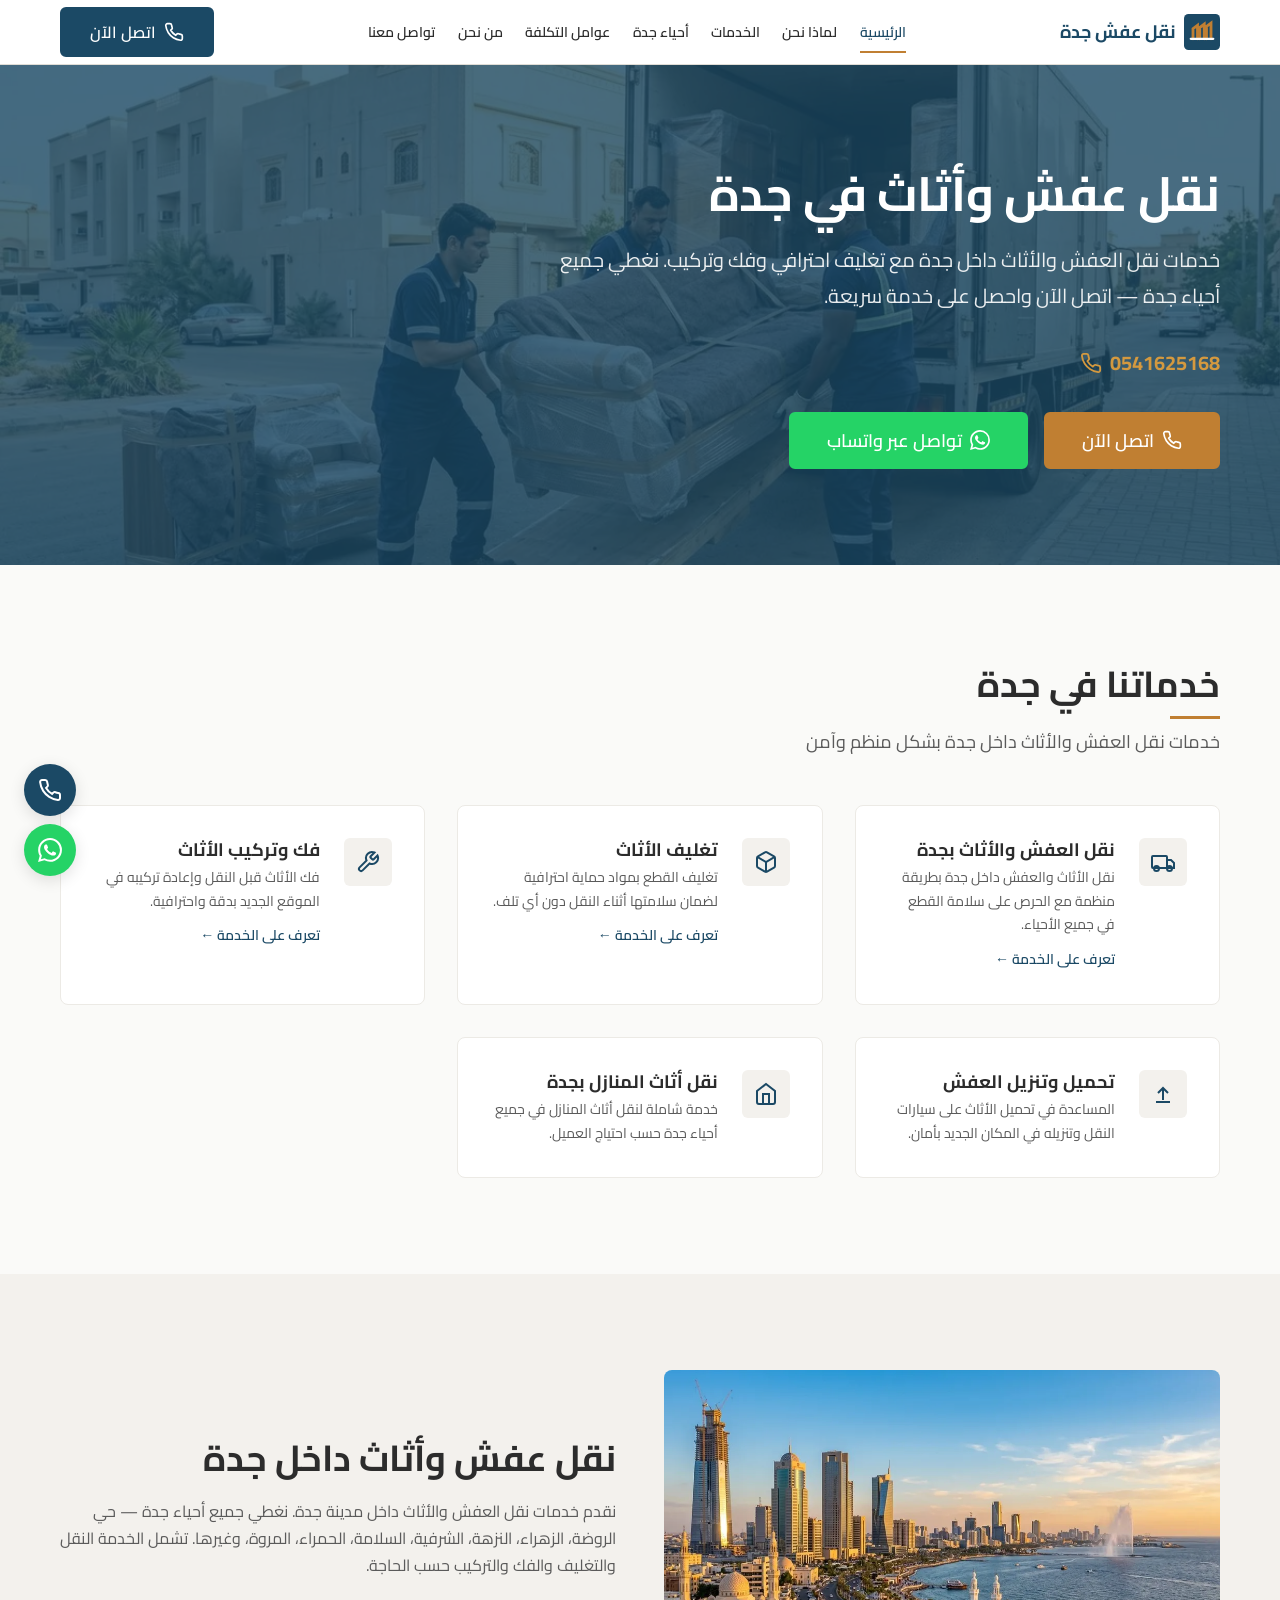
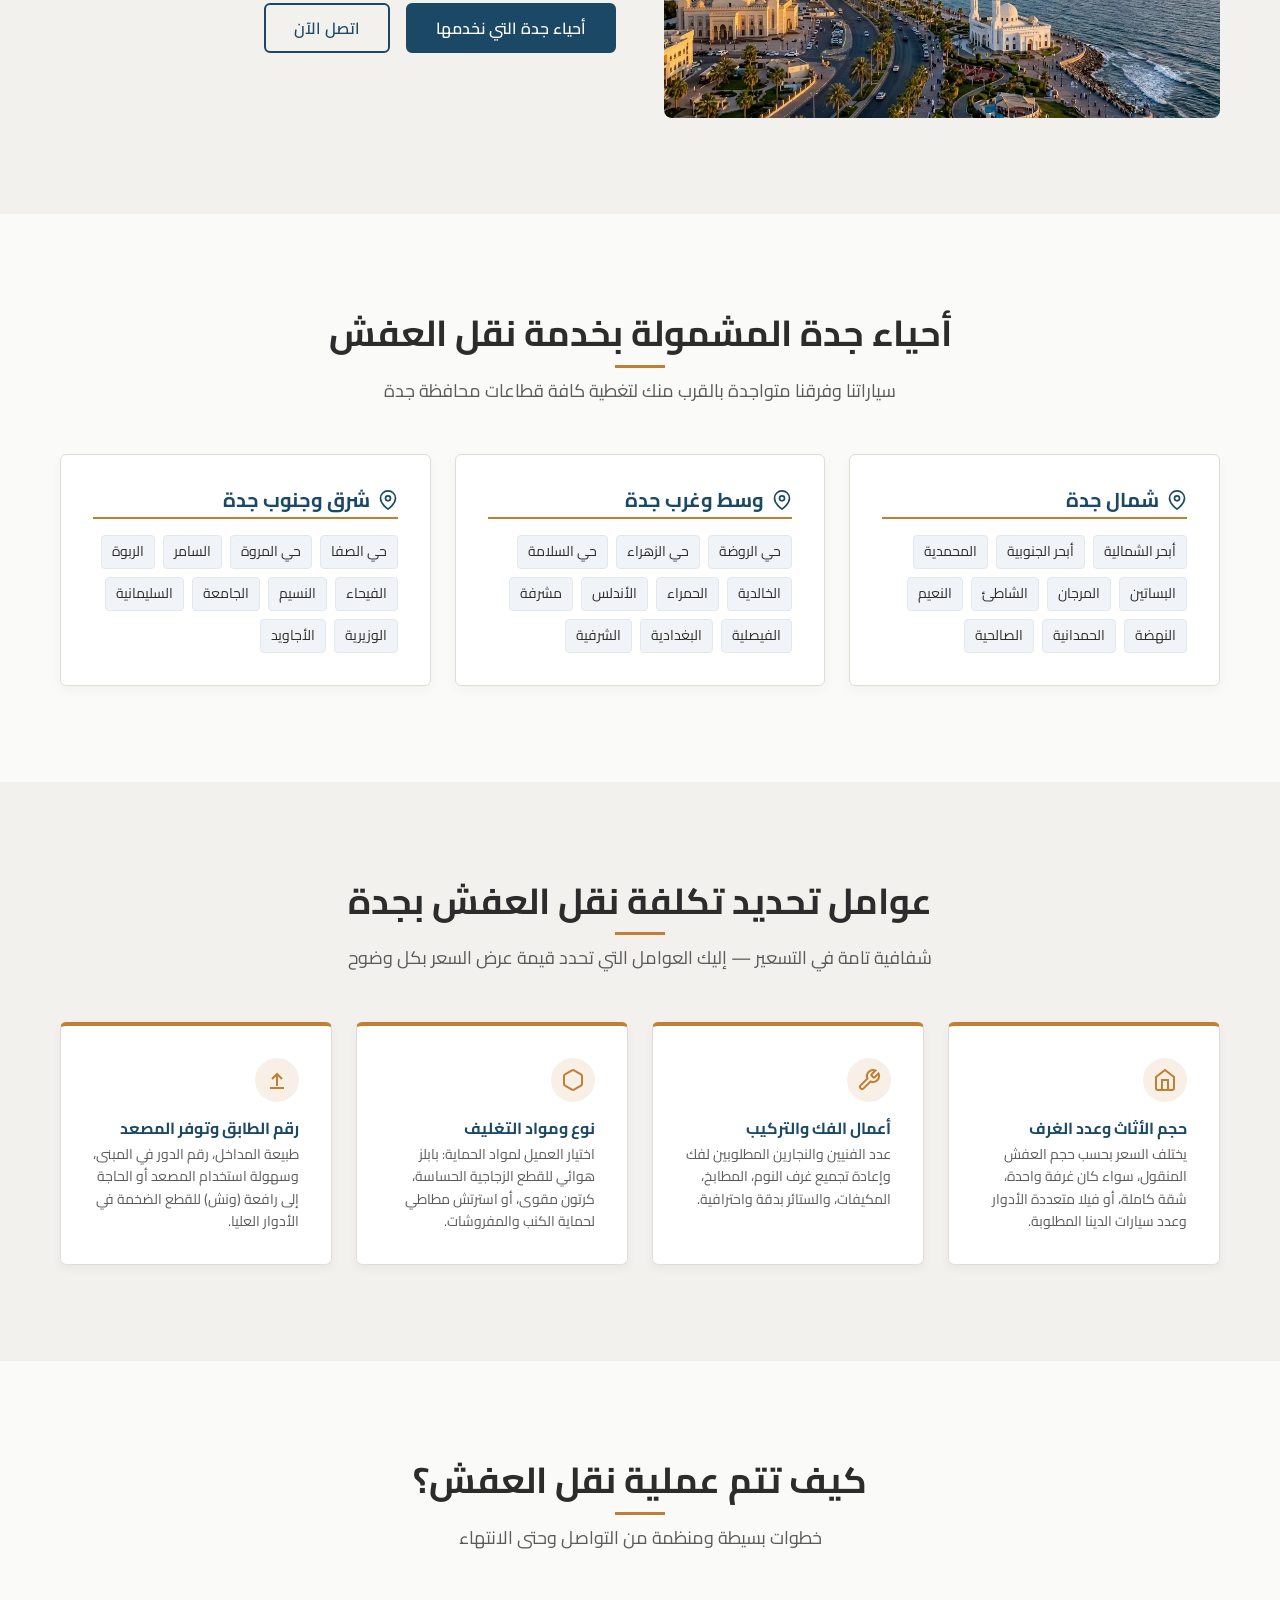
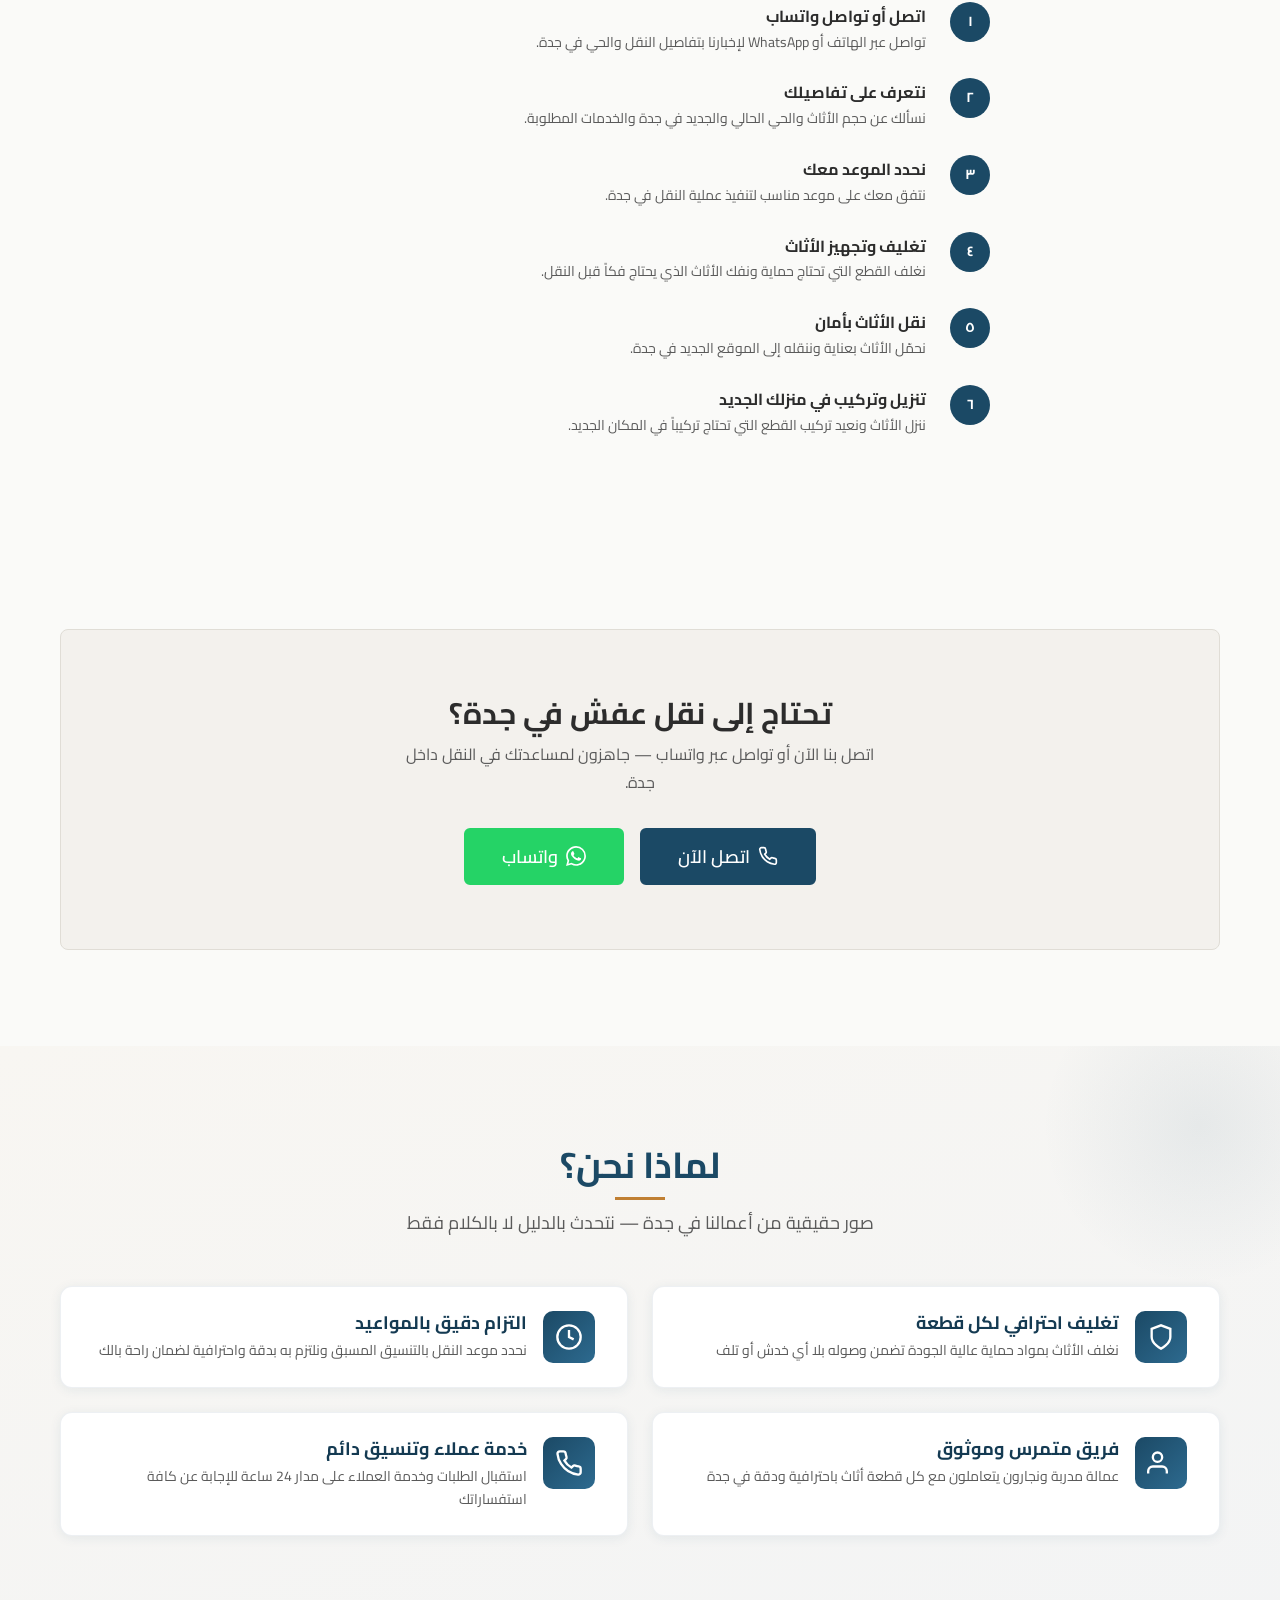
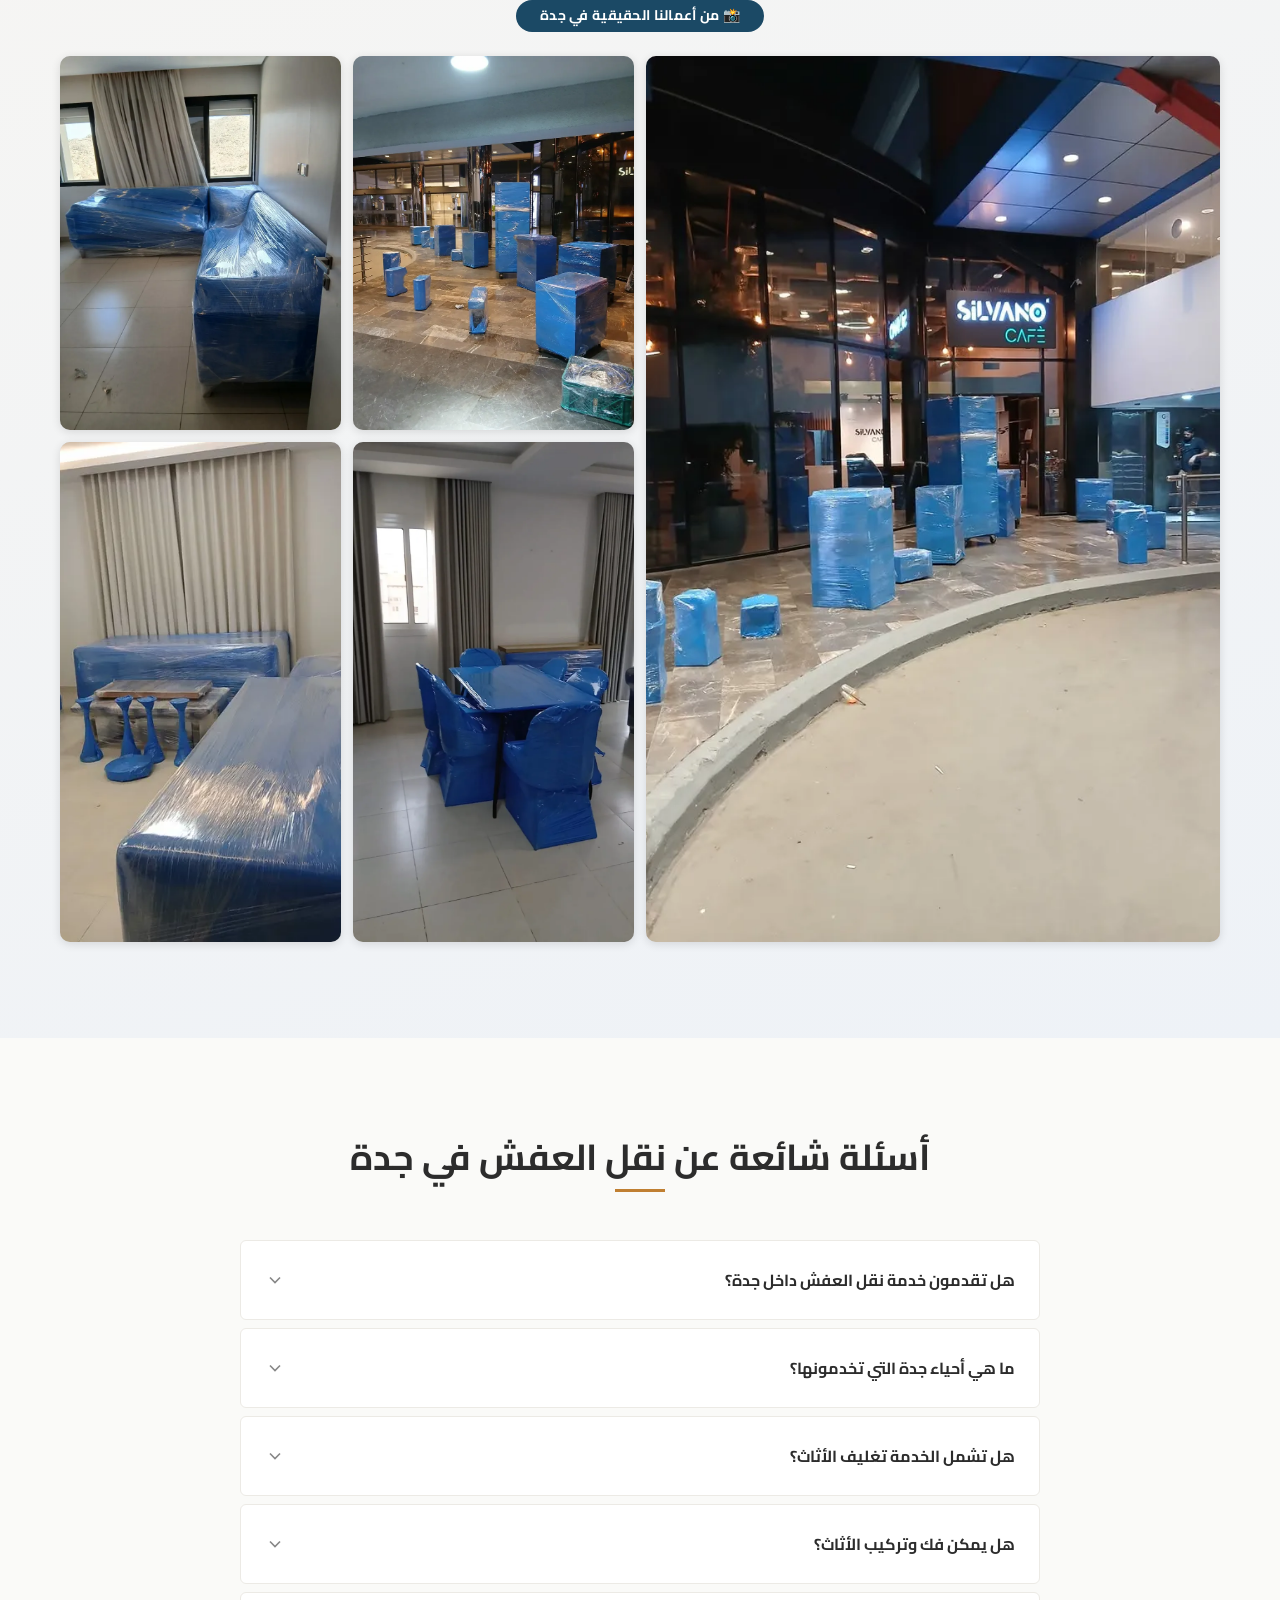
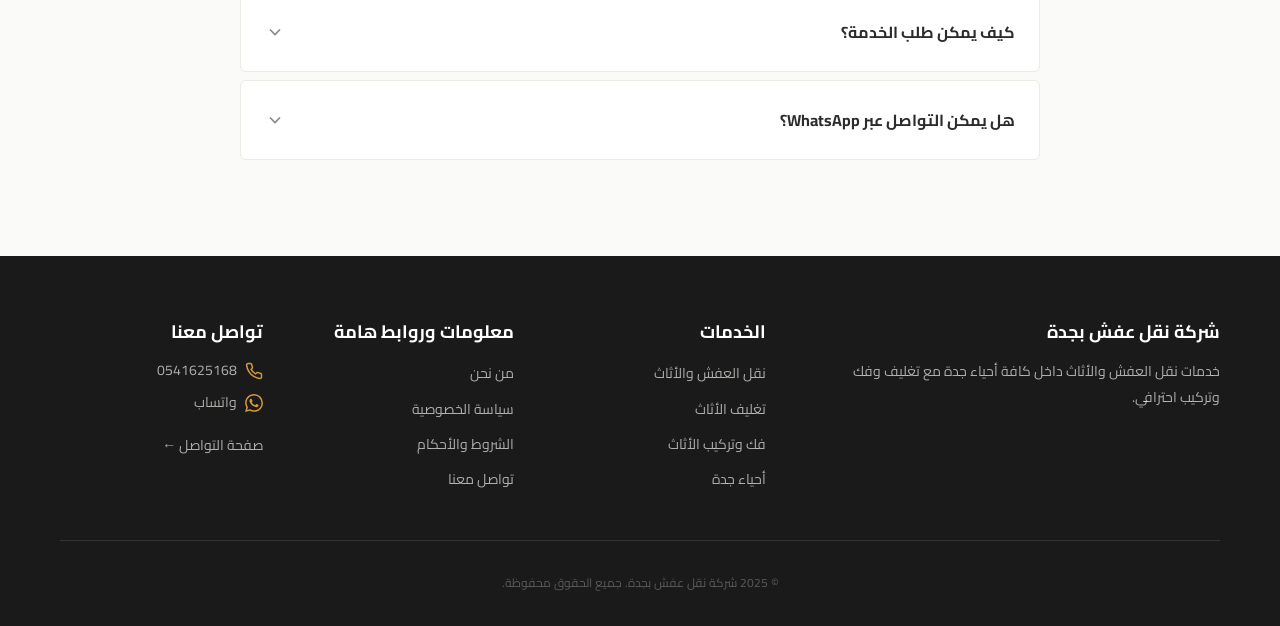
==== commit 34121a85: "fix: unify navbar items, titles, and flow across all website pages" ====
--- a/index.html
+++ b/index.html
@@ -116,8 +116,9 @@
             <li><a href="/" class="header__nav-link active">الرئيسية</a></li>
             <li><a href="#why-us" class="header__nav-link">لماذا نحن</a></li>
             <li><a href="/services/" class="header__nav-link">الخدمات</a></li>
-            <li><a href="#districts" class="header__nav-link">أحياء جدة</a></li>
+            <li><a href="/jeddah/" class="header__nav-link">أحياء جدة</a></li>
             <li><a href="#pricing-factors" class="header__nav-link">عوامل التكلفة</a></li>
+            <li><a href="/about/" class="header__nav-link">من نحن</a></li>
             <li><a href="/contact/" class="header__nav-link">تواصل معنا</a></li>
           </ul>
         </nav>
@@ -142,20 +143,14 @@
       <li><a href="/services/furniture-moving/" class="mobile-nav__link">نقل العفش والأثاث</a></li>
       <li><a href="/services/furniture-packing/" class="mobile-nav__link">تغليف الأثاث</a></li>
       <li><a href="/services/furniture-disassembly-installation/" class="mobile-nav__link">فك وتركيب الأثاث</a></li>
-      <li><a href="#districts" class="mobile-nav__link">أحياء جدة</a></li>
+      <li><a href="/jeddah/" class="mobile-nav__link">أحياء جدة</a></li>
       <li><a href="#pricing-factors" class="mobile-nav__link">عوامل التكلفة</a></li>
       <li><a href="/about/" class="mobile-nav__link">من نحن</a></li>
       <li><a href="/contact/" class="mobile-nav__link">تواصل معنا</a></li>
     </ul>
     <div class="mobile-nav__cta">
-      <a href="tel:+966541625168" onclick="return gtag_report_conversion(this.href)" class="btn btn--primary" id="mobile-phone-btn">
-        <svg class="btn__icon" viewBox="0 0 24 24" fill="none" stroke="currentColor" stroke-width="2" aria-hidden="true"><path d="M22 16.92v3a2 2 0 01-2.18 2 19.79 19.79 0 01-8.63-3.07 19.5 19.5 0 01-6-6 19.79 19.79 0 01-3.07-8.67A2 2 0 014.11 2h3a2 2 0 012 1.72c.127.96.361 1.903.7 2.81a2 2 0 01-.45 2.11L8.09 9.91a16 16 0 006 6l1.27-1.27a2 2 0 012.11-.45c.907.339 1.85.573 2.81.7A2 2 0 0122 16.92z"/></svg>
-        اتصل الآن
-      </a>
-      <a href="https://wa.me/966541625168" onclick="return gtag_report_conversion(this.href)" class="btn btn--whatsapp" target="_blank" rel="noopener" id="mobile-wa-btn">
-        <svg class="btn__icon" viewBox="0 0 24 24" fill="currentColor" aria-hidden="true"><path d="M17.472 14.382c-.297-.149-1.758-.867-2.03-.967-.273-.099-.471-.148-.67.15-.197.297-.767.966-.94 1.164-.173.199-.347.223-.644.075-.297-.15-1.255-.463-2.39-1.475-.883-.788-1.48-1.761-1.653-2.059-.173-.297-.018-.458.13-.606.134-.133.298-.347.446-.52.149-.174.198-.298.298-.497.099-.198.05-.371-.025-.52-.075-.149-.669-1.612-.916-2.207-.242-.579-.487-.5-.669-.51-.173-.008-.371-.01-.57-.01-.198 0-.52.074-.792.372-.272.297-1.04 1.016-1.04 2.479 0 1.462 1.065 2.875 1.213 3.074.149.198 2.096 3.2 5.077 4.487.709.306 1.262.489 1.694.625.712.227 1.36.195 1.871.118.571-.085 1.758-.719 2.006-1.413.248-.694.248-1.289.173-1.413-.074-.124-.272-.198-.57-.347m-5.421 7.403h-.004a9.87 9.87 0 01-5.031-1.378l-.361-.214-3.741.982.998-3.648-.235-.374a9.86 9.86 0 01-1.51-5.26c.001-5.45 4.436-9.884 9.888-9.884 2.64 0 5.122 1.03 6.988 2.898a9.825 9.825 0 012.893 6.994c-.003 5.45-4.437 9.884-9.885 9.884m8.413-18.297A11.815 11.815 0 0012.05 0C5.495 0 .16 5.335.157 11.892c0 2.096.547 4.142 1.588 5.945L.057 24l6.305-1.654a11.882 11.882 0 005.683 1.448h.005c6.554 0 11.89-5.335 11.893-11.893a11.821 11.821 0 00-3.48-8.413z"/></svg>
-        واتساب
-      </a>
+      <a href="tel:+966541625168" onclick="return gtag_report_conversion(this.href)" class="btn btn--primary">اتصل الآن</a>
+      <a href="https://wa.me/966541625168" onclick="return gtag_report_conversion(this.href)" class="btn btn--whatsapp" target="_blank" rel="noopener">واتساب</a>
     </div>
   </nav>
   <!-- Main Content -->
--- a/css/style.css
+++ b/css/style.css
@@ -372,7 +372,13 @@
 .header__nav-list {
   display: flex;
   align-items: center;
-  gap: var(--space-lg);
+  gap: 1rem;
+}
+
+@media (min-width: 1200px) {
+  .header__nav-list {
+    gap: 1.4rem;
+  }
 }
 
 .header__nav-link {
--- a/css/style.css
+++ b/css/style.css
@@ -372,7 +372,13 @@
 .header__nav-list {
   display: flex;
   align-items: center;
-  gap: var(--space-lg);
+  gap: 1rem;
+}
+
+@media (min-width: 1200px) {
+  .header__nav-list {
+    gap: 1.4rem;
+  }
 }
 
 .header__nav-link {
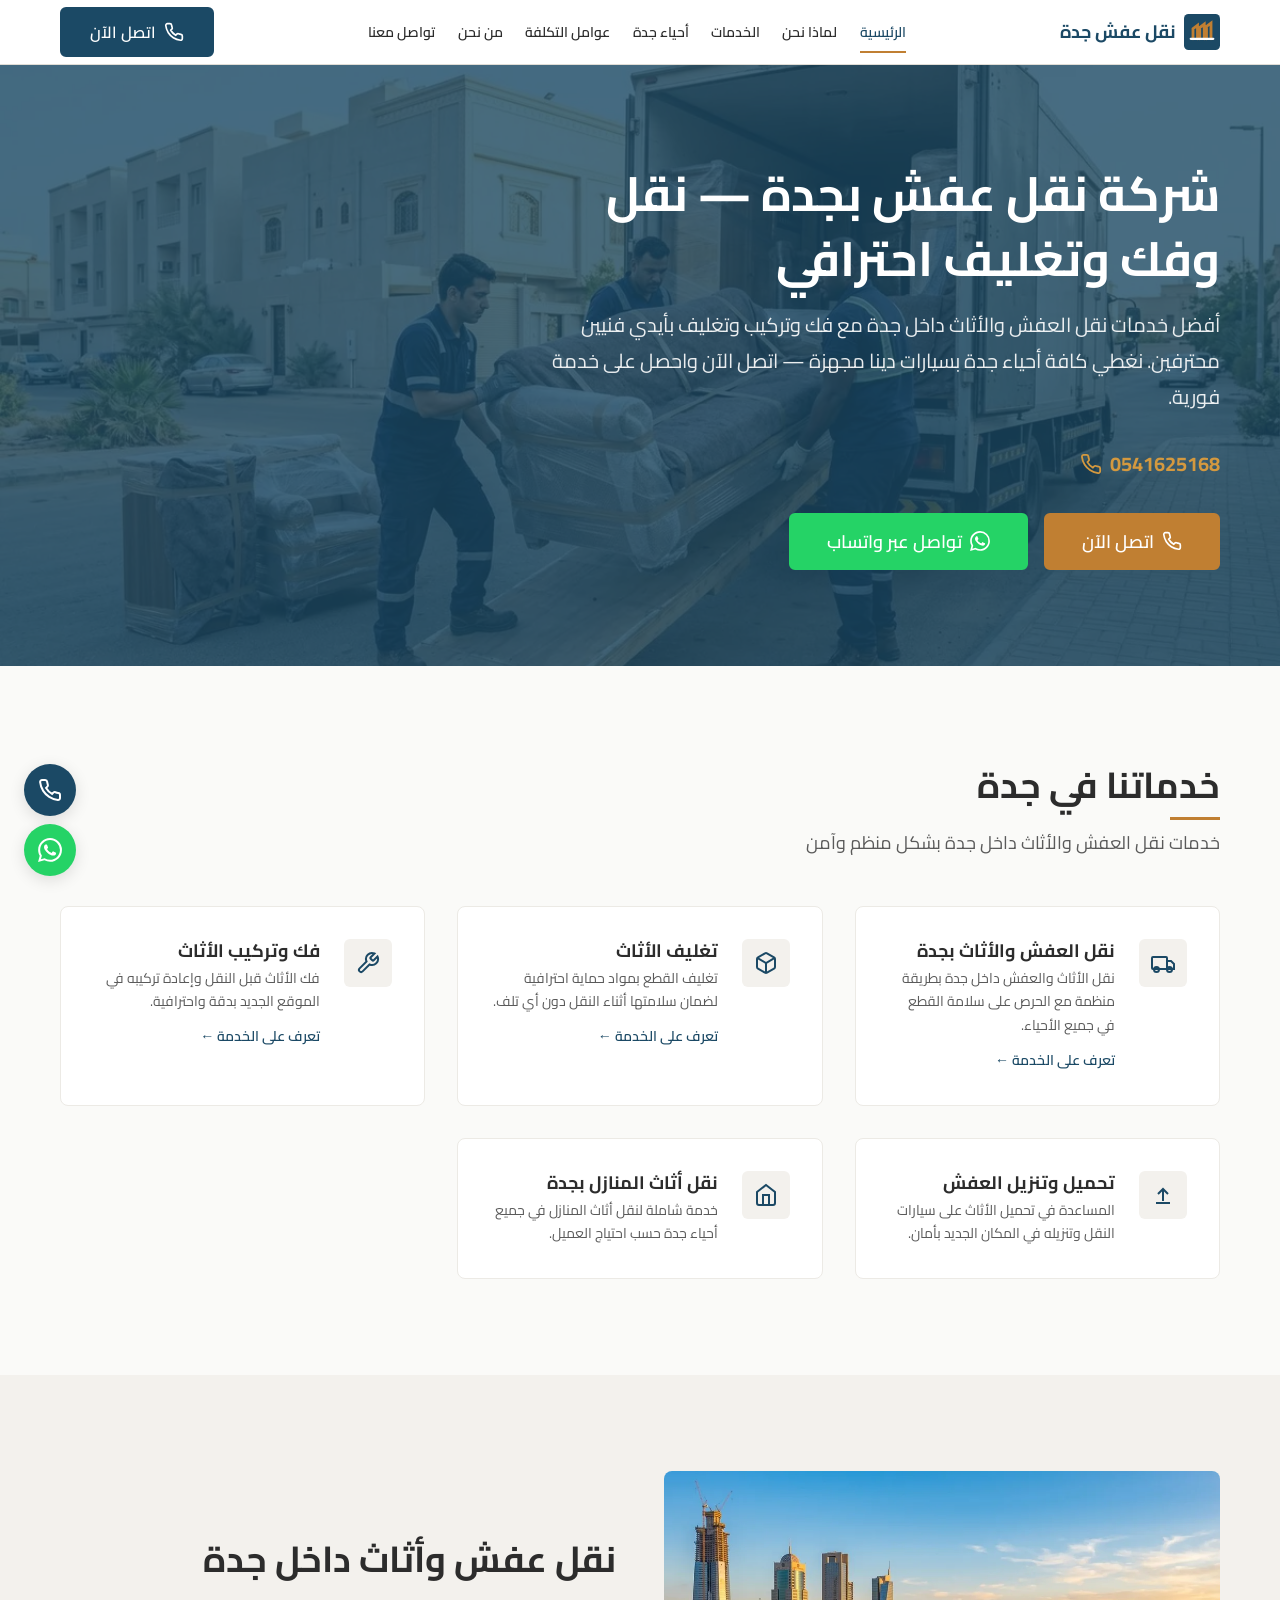
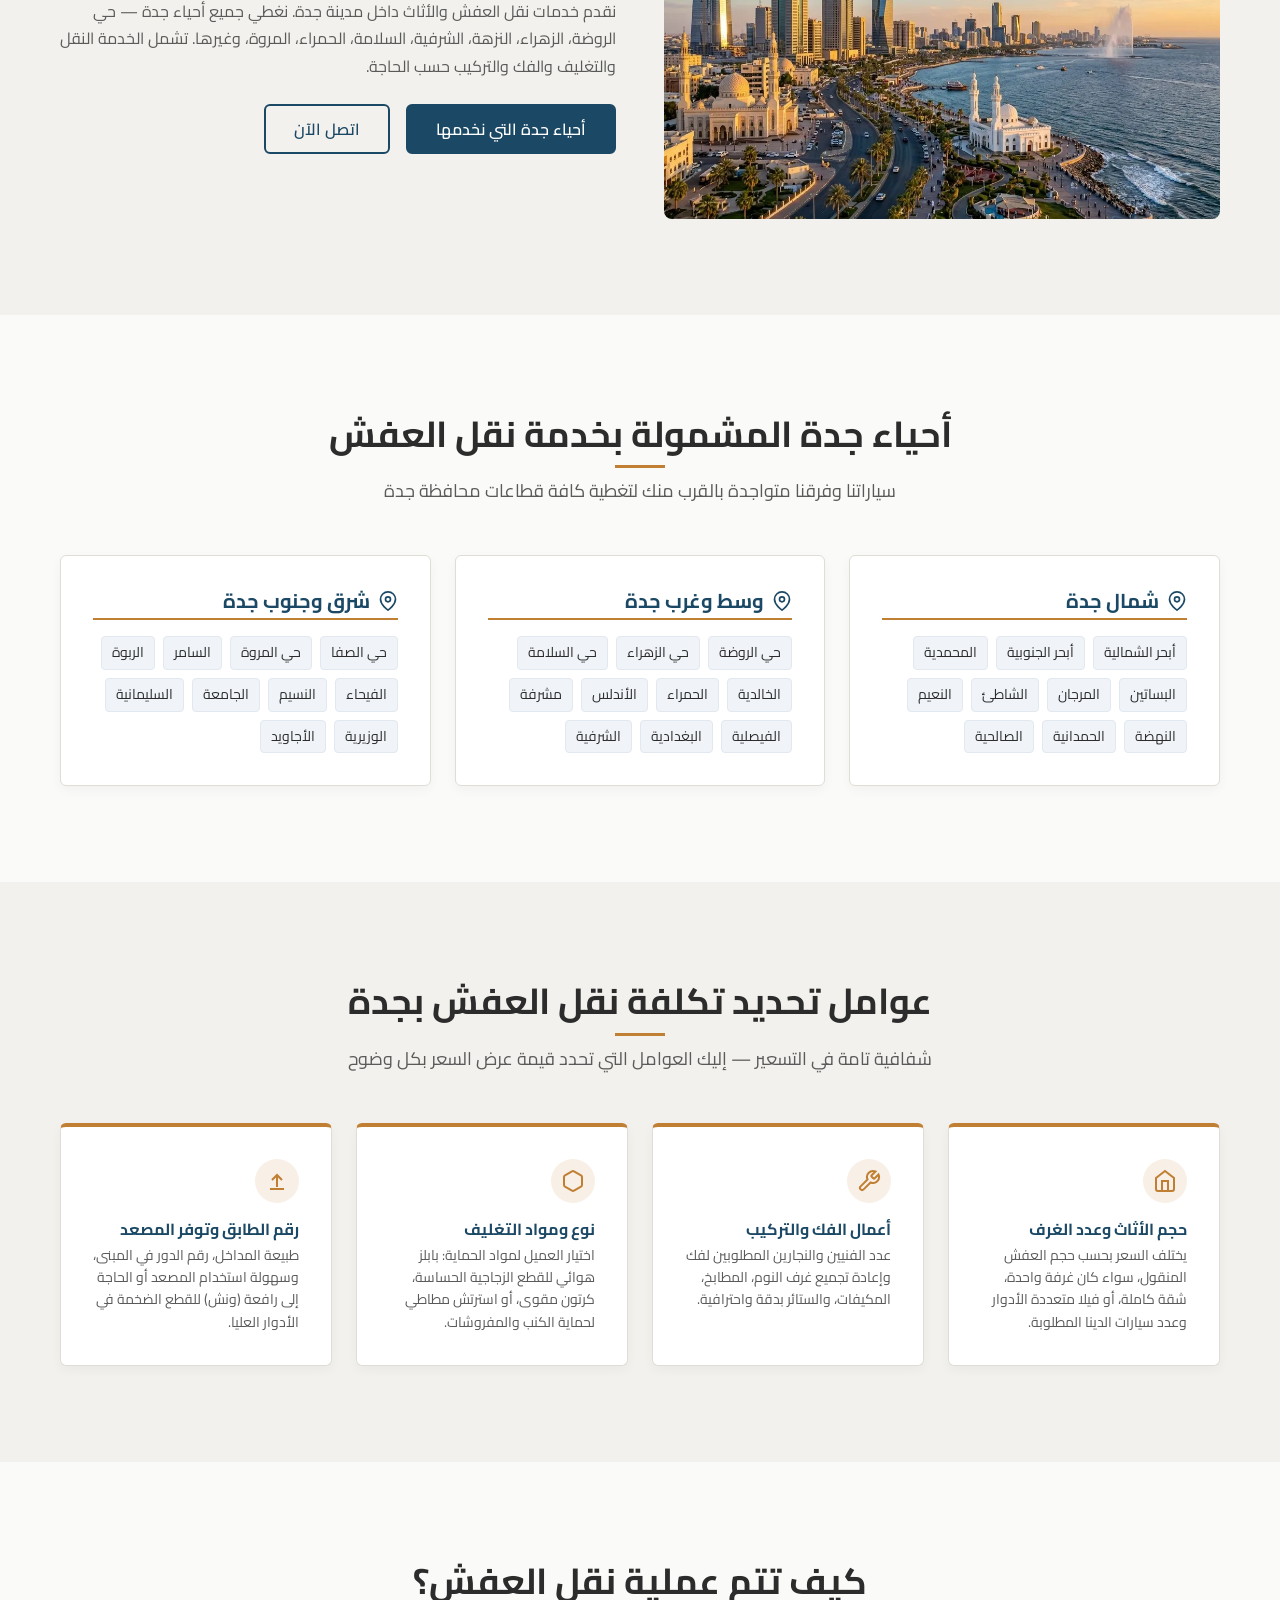
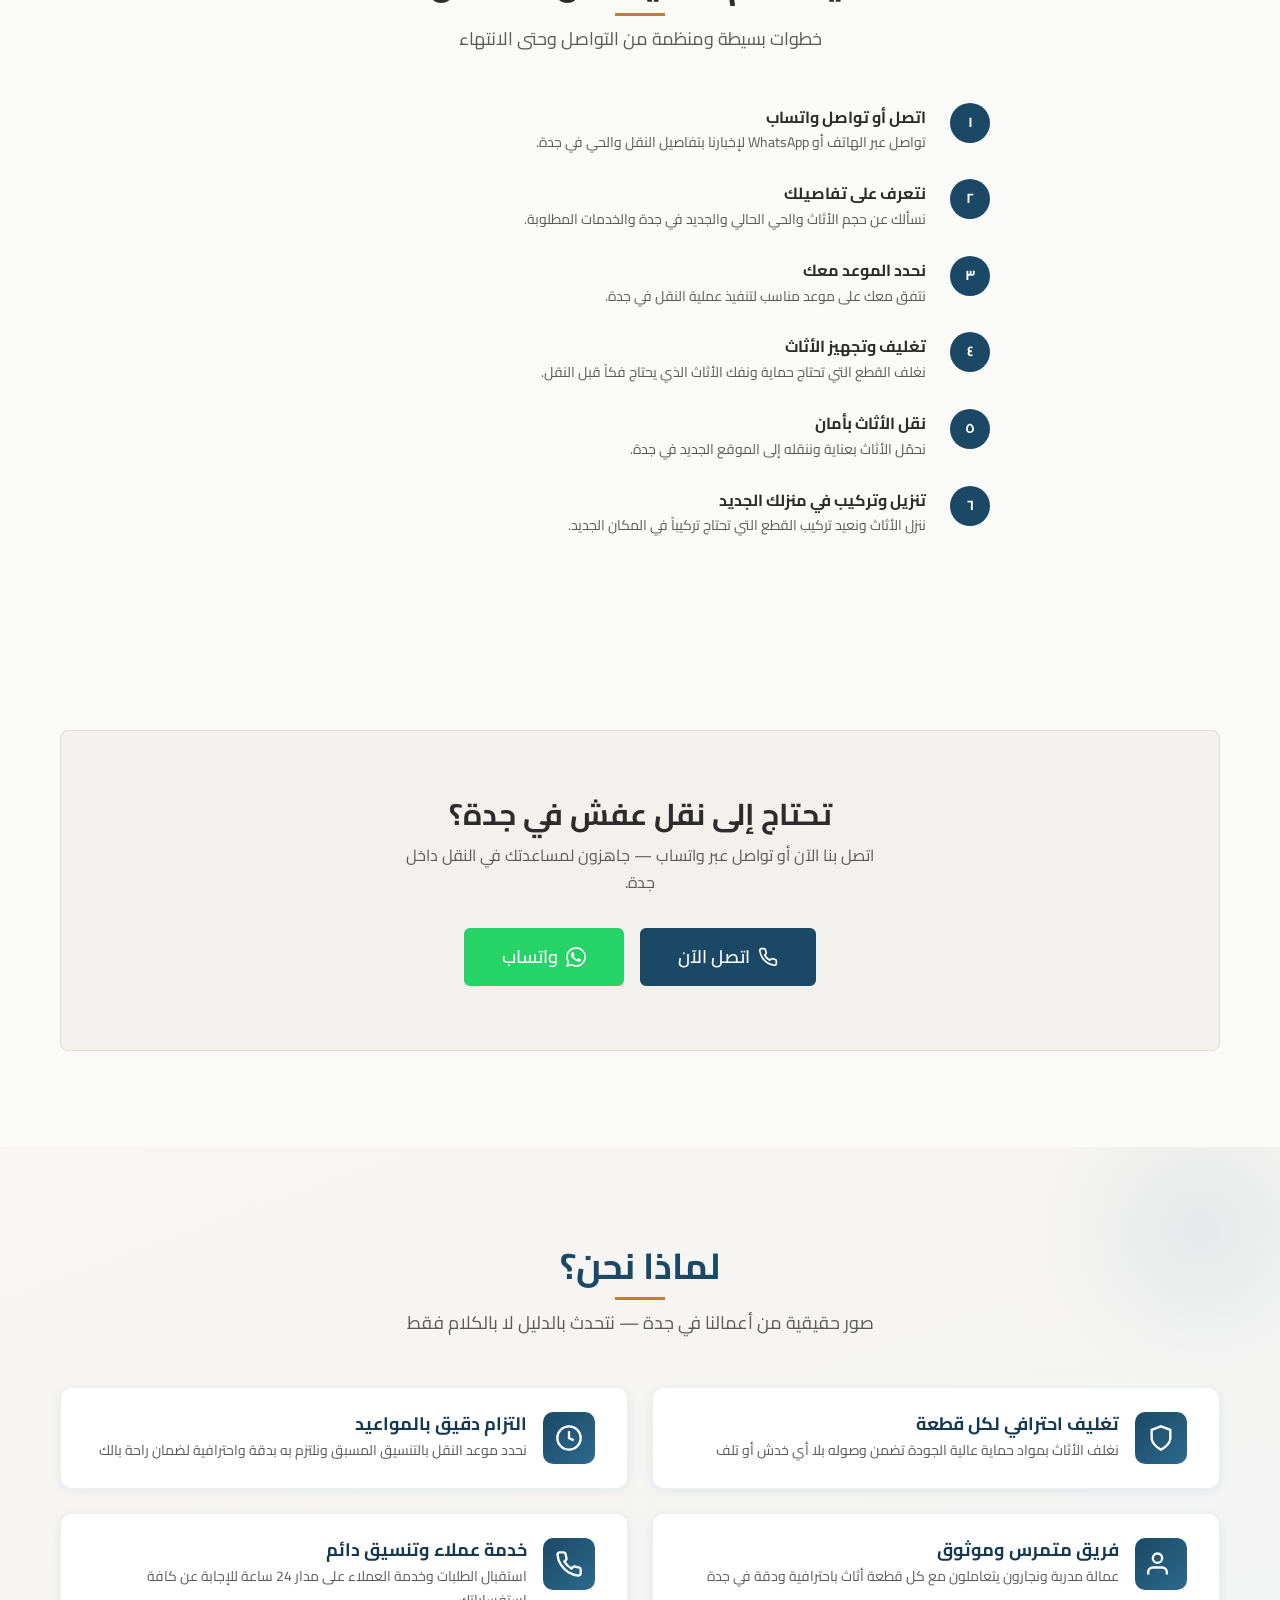
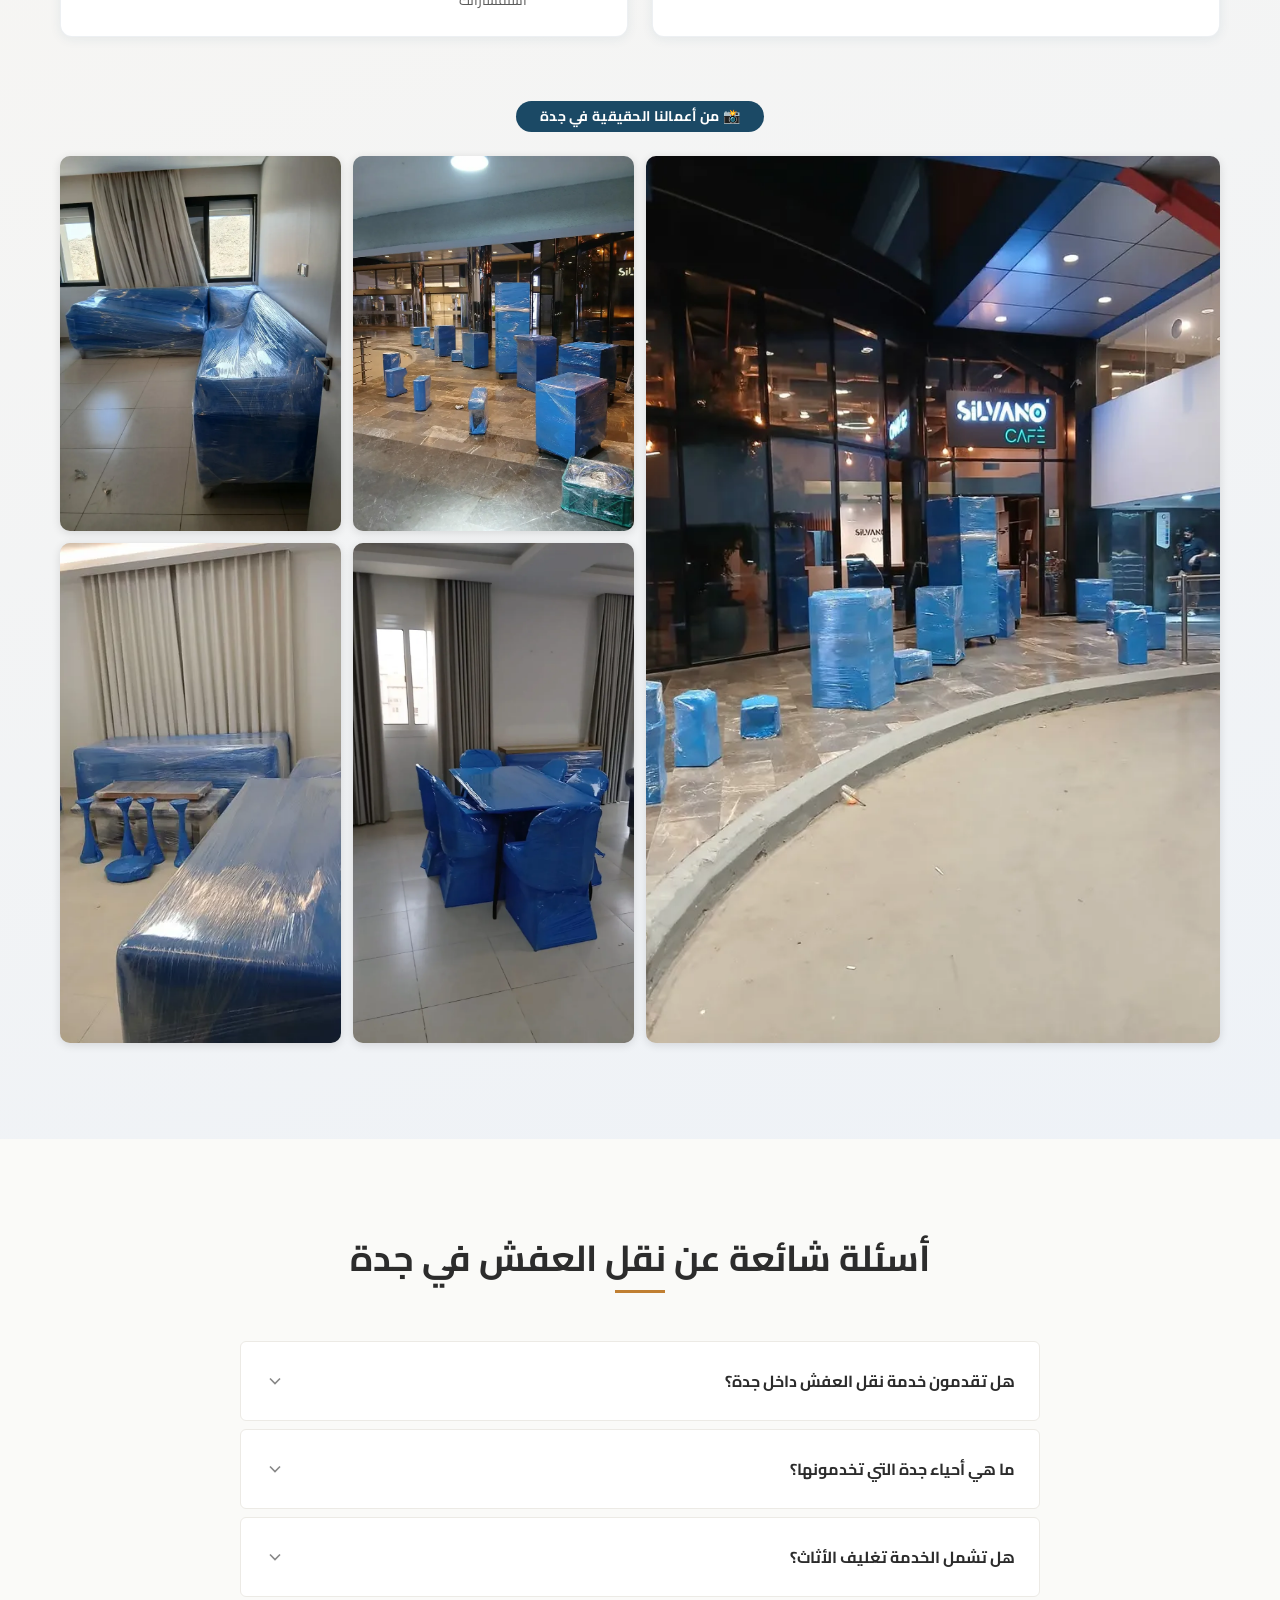
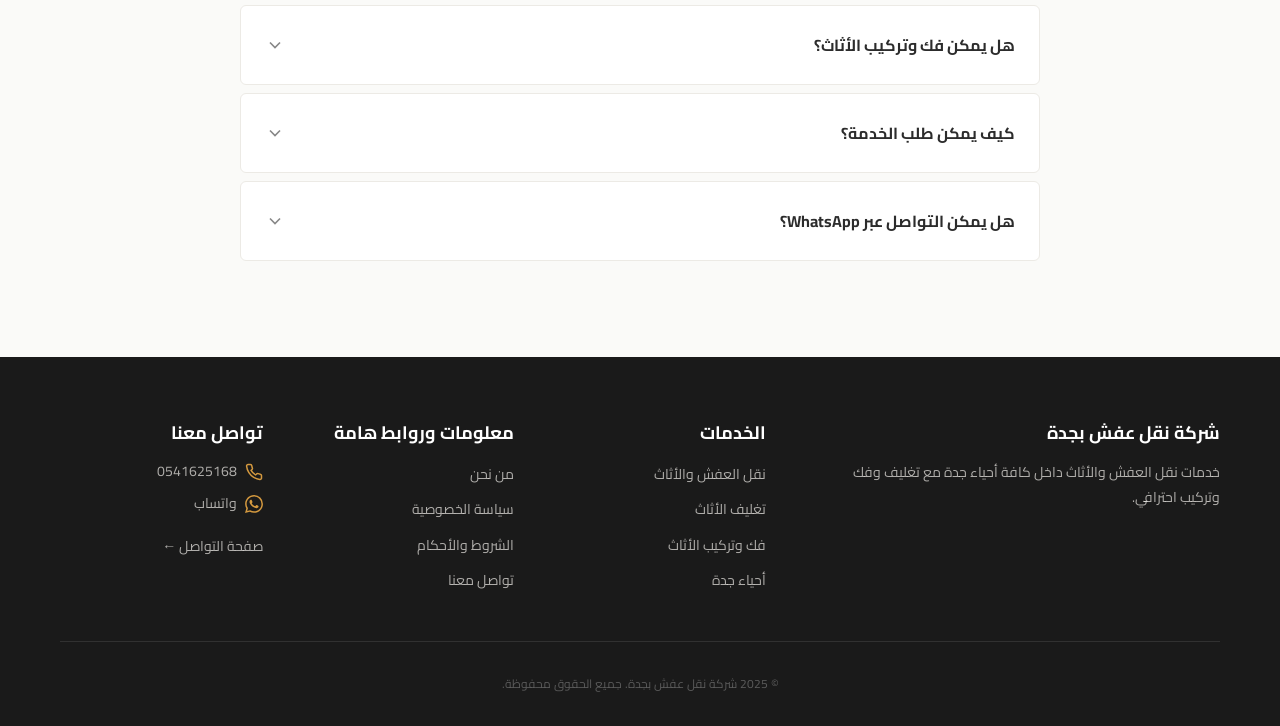
==== commit a1a6d865: "fix: optimize H1 for exact keyword match 'شركة نقل عفش بجدة' and sync conversion currency to EGP" ====
--- a/index.html
+++ b/index.html
@@ -1,34 +1,46 @@
 <!DOCTYPE html>
 <html lang="ar" dir="rtl">
+
 <head>
+  <!-- Google Tag Manager -->
+  <script>(function (w, d, s, l, i) {
+      w[l] = w[l] || []; w[l].push({
+        'gtm.start':
+          new Date().getTime(), event: 'gtm.js'
+      }); var f = d.getElementsByTagName(s)[0],
+        j = d.createElement(s), dl = l != 'dataLayer' ? '&l=' + l : ''; j.async = true; j.src =
+          'https://www.googletagmanager.com/gtm.js?id=' + i + dl; f.parentNode.insertBefore(j, f);
+    })(window, document, 'script', 'dataLayer', 'GTM-NKCBBTS2');</script>
+  <!-- End Google Tag Manager -->
   <!-- Google tag (gtag.js) -->
   <script async src="https://www.googletagmanager.com/gtag/js?id=AW-18475236309"></script>
   <script>
     window.dataLayer = window.dataLayer || [];
-    function gtag(){dataLayer.push(arguments);}
+    function gtag() { dataLayer.push(arguments); }
     gtag('js', new Date());
     gtag('config', 'AW-18475236309');
     gtag('config', 'AW-18475044800');
   </script>
   <!-- Event snippet for Contact conversion -->
   <script>
-  function gtag_report_conversion(url) {
-    var callback = function () {
-      if (typeof(url) != 'undefined') { window.location = url; }
-    };
-    gtag('event', 'conversion', {
-      'send_to': 'AW-18475236309/doPhCIW14IYdENX31ulE',
-      'value': 1.0,
-      'currency': 'SAR',
-      'event_callback': callback
-    });
-    return false;
-  }
+    function gtag_report_conversion(url) {
+      var callback = function () {
+        if (typeof (url) != 'undefined') { window.location = url; }
+      };
+      gtag('event', 'conversion', {
+        'send_to': 'AW-18475236309/doPhCIW14IYdENX31ulE',
+        'value': 1.0,
+        'currency': 'EGP',
+        'event_callback': callback
+      });
+      return false;
+    }
   </script>
   <meta charset="UTF-8">
   <meta name="viewport" content="width=device-width, initial-scale=1.0">
   <title>نقل عفش جدة | شركة نقل عفش وأثاث بجدة</title>
-  <meta name="description" content="شركة نقل عفش بجدة — نقل الأثاث والعفش داخل جدة مع تغليف احترافي وفك وتركيب. نغطي جميع أحياء جدة. اتصل: 0541625168">
+  <meta name="description"
+    content="شركة نقل عفش بجدة — نقل الأثاث والعفش داخل جدة مع تغليف احترافي وفك وتركيب. نغطي جميع أحياء جدة. اتصل: 0541625168">
   <link rel="canonical" href="https://www.naqlafashksa.com/">
   <!-- Open Graph -->
   <meta property="og:title" content="نقل عفش جدة | شركة نقل عفش وأثاث بجدة">
@@ -56,8 +68,11 @@
   <link rel="preload" as="image" href="/images/hero.webp" fetchpriority="high" type="image/webp">
   <link rel="preload" as="style" href="/css/style.css">
   <link rel="stylesheet" href="/css/style.css">
-  <link rel="stylesheet" href="https://fonts.googleapis.com/css2?family=Cairo:wght@400;600;700&display=swap" media="print" onload="this.media='all'">
-  <noscript><link rel="stylesheet" href="https://fonts.googleapis.com/css2?family=Cairo:wght@400;600;700&display=swap"></noscript>
+  <link rel="stylesheet" href="https://fonts.googleapis.com/css2?family=Cairo:wght@400;600;700&display=swap"
+    media="print" onload="this.media='all'">
+  <noscript>
+    <link rel="stylesheet" href="https://fonts.googleapis.com/css2?family=Cairo:wght@400;600;700&display=swap">
+  </noscript>
   <!-- Structured Data: MovingCompany -->
   <script type="application/ld+json">
   {
@@ -97,7 +112,12 @@
   }
   </script>
 </head>
+
 <body>
+  <!-- Google Tag Manager (noscript) -->
+  <noscript><iframe src="https://www.googletagmanager.com/ns.html?id=GTM-NKCBBTS2" height="0" width="0"
+      style="display:none;visibility:hidden"></iframe></noscript>
+  <!-- End Google Tag Manager (noscript) -->
   <a href="#main-content" class="skip-link">انتقل إلى المحتوى الرئيسي</a>
   <!-- Header -->
   <header class="site-header" role="banner">
@@ -105,9 +125,10 @@
       <div class="header__inner">
         <a href="/" class="header__logo" aria-label="شركة نقل عفش بجدة — الصفحة الرئيسية">
           <svg class="header__logo-icon" viewBox="0 0 32 32" aria-hidden="true">
-            <rect width="32" height="32" rx="4" fill="#1b4965"/>
-            <path d="M8 22V13l4-3v12M14 22V12l4-3v13M20 22V11l4-3v14" stroke="#c07f32" stroke-width="2.5" stroke-linecap="round" fill="none"/>
-            <path d="M6 22h20" stroke="#fff" stroke-width="2" stroke-linecap="round"/>
+            <rect width="32" height="32" rx="4" fill="#1b4965" />
+            <path d="M8 22V13l4-3v12M14 22V12l4-3v13M20 22V11l4-3v14" stroke="#c07f32" stroke-width="2.5"
+              stroke-linecap="round" fill="none" />
+            <path d="M6 22h20" stroke="#fff" stroke-width="2" stroke-linecap="round" />
           </svg>
           <span>نقل عفش جدة</span>
         </a>
@@ -123,13 +144,21 @@
           </ul>
         </nav>
         <div class="header__cta">
-          <a href="tel:+966541625168" onclick="return gtag_report_conversion(this.href)" class="btn btn--primary btn--sm" id="header-phone-btn">
-            <svg class="btn__icon" viewBox="0 0 24 24" fill="none" stroke="currentColor" stroke-width="2" aria-hidden="true"><path d="M22 16.92v3a2 2 0 01-2.18 2 19.79 19.79 0 01-8.63-3.07 19.5 19.5 0 01-6-6 19.79 19.79 0 01-3.07-8.67A2 2 0 014.11 2h3a2 2 0 012 1.72c.127.96.361 1.903.7 2.81a2 2 0 01-.45 2.11L8.09 9.91a16 16 0 006 6l1.27-1.27a2 2 0 012.11-.45c.907.339 1.85.573 2.81.7A2 2 0 0122 16.92z"/></svg>
+          <a href="tel:+966541625168" onclick="return gtag_report_conversion(this.href)"
+            class="btn btn--primary btn--sm" id="header-phone-btn">
+            <svg class="btn__icon" viewBox="0 0 24 24" fill="none" stroke="currentColor" stroke-width="2"
+              aria-hidden="true">
+              <path
+                d="M22 16.92v3a2 2 0 01-2.18 2 19.79 19.79 0 01-8.63-3.07 19.5 19.5 0 01-6-6 19.79 19.79 0 01-3.07-8.67A2 2 0 014.11 2h3a2 2 0 012 1.72c.127.96.361 1.903.7 2.81a2 2 0 01-.45 2.11L8.09 9.91a16 16 0 006 6l1.27-1.27a2 2 0 012.11-.45c.907.339 1.85.573 2.81.7A2 2 0 0122 16.92z" />
+            </svg>
             اتصل الآن
           </a>
         </div>
-        <button class="header__mobile-toggle" id="mobile-toggle" aria-label="فتح القائمة" aria-expanded="false" aria-controls="mobile-nav">
-          <svg viewBox="0 0 24 24" fill="none" stroke="currentColor" stroke-width="2" aria-hidden="true"><path d="M3 12h18M3 6h18M3 18h18"/></svg>
+        <button class="header__mobile-toggle" id="mobile-toggle" aria-label="فتح القائمة" aria-expanded="false"
+          aria-controls="mobile-nav">
+          <svg viewBox="0 0 24 24" fill="none" stroke="currentColor" stroke-width="2" aria-hidden="true">
+            <path d="M3 12h18M3 6h18M3 18h18" />
+          </svg>
         </button>
       </div>
     </div>
@@ -149,8 +178,10 @@
       <li><a href="/contact/" class="mobile-nav__link">تواصل معنا</a></li>
     </ul>
     <div class="mobile-nav__cta">
-      <a href="tel:+966541625168" onclick="return gtag_report_conversion(this.href)" class="btn btn--primary">اتصل الآن</a>
-      <a href="https://wa.me/966541625168" onclick="return gtag_report_conversion(this.href)" class="btn btn--whatsapp" target="_blank" rel="noopener">واتساب</a>
+      <a href="tel:+966541625168" onclick="return gtag_report_conversion(this.href)" class="btn btn--primary">اتصل
+        الآن</a>
+      <a href="https://wa.me/966541625168" onclick="return gtag_report_conversion(this.href)" class="btn btn--whatsapp"
+        target="_blank" rel="noopener">واتساب</a>
     </div>
   </nav>
   <!-- Main Content -->
@@ -158,23 +189,38 @@
     <!-- Hero -->
     <section class="hero" aria-labelledby="hero-title">
       <div class="hero__bg" aria-hidden="true">
-        <img src="/images/hero.webp" alt="دينا نقل عفش بجدة — نقل وفك وتركيب وتغليف الأثاث" width="1200" height="675" fetchpriority="high">
+        <img src="/images/hero.webp" alt="دينا نقل عفش بجدة — نقل وفك وتركيب وتغليف الأثاث" width="1200" height="675"
+          fetchpriority="high">
       </div>
       <div class="container">
         <div class="hero__content">
-          <h1 id="hero-title" class="hero__title">نقل عفش وأثاث في جدة</h1>
-          <p class="hero__desc">خدمات نقل العفش والأثاث داخل جدة مع تغليف احترافي وفك وتركيب. نغطي جميع أحياء جدة — اتصل الآن واحصل على خدمة سريعة.</p>
-          <a href="tel:+966541625168" onclick="return gtag_report_conversion(this.href)" class="hero__phone" id="hero-phone-link" aria-label="اتصل بنا على 0541625168">
-            <svg width="22" height="22" viewBox="0 0 24 24" fill="none" stroke="currentColor" stroke-width="2" aria-hidden="true"><path d="M22 16.92v3a2 2 0 01-2.18 2 19.79 19.79 0 01-8.63-3.07 19.5 19.5 0 01-6-6 19.79 19.79 0 01-3.07-8.67A2 2 0 014.11 2h3a2 2 0 012 1.72c.127.96.361 1.903.7 2.81a2 2 0 01-.45 2.11L8.09 9.91a16 16 0 006 6l1.27-1.27a2 2 0 012.11-.45c.907.339 1.85.573 2.81.7A2 2 0 0122 16.92z"/></svg>
+          <h1 id="hero-title" class="hero__title">شركة نقل عفش بجدة — نقل وفك وتغليف احترافي</h1>
+          <p class="hero__desc">أفضل خدمات نقل العفش والأثاث داخل جدة مع فك وتركيب وتغليف بأيدي فنيين محترفين. نغطي كافة أحياء جدة بسيارات دينا مجهزة — اتصل الآن واحصل على خدمة فورية.</p>
+          <a href="tel:+966541625168" onclick="return gtag_report_conversion(this.href)" class="hero__phone"
+            id="hero-phone-link" aria-label="اتصل بنا على 0541625168">
+            <svg width="22" height="22" viewBox="0 0 24 24" fill="none" stroke="currentColor" stroke-width="2"
+              aria-hidden="true">
+              <path
+                d="M22 16.92v3a2 2 0 01-2.18 2 19.79 19.79 0 01-8.63-3.07 19.5 19.5 0 01-6-6 19.79 19.79 0 01-3.07-8.67A2 2 0 014.11 2h3a2 2 0 012 1.72c.127.96.361 1.903.7 2.81a2 2 0 01-.45 2.11L8.09 9.91a16 16 0 006 6l1.27-1.27a2 2 0 012.11-.45c.907.339 1.85.573 2.81.7A2 2 0 0122 16.92z" />
+            </svg>
             0541625168
           </a>
           <div class="btn-group">
-            <a href="tel:+966541625168" onclick="return gtag_report_conversion(this.href)" class="btn btn--accent btn--lg" id="hero-call-btn">
-              <svg class="btn__icon" viewBox="0 0 24 24" fill="none" stroke="currentColor" stroke-width="2" aria-hidden="true"><path d="M22 16.92v3a2 2 0 01-2.18 2 19.79 19.79 0 01-8.63-3.07 19.5 19.5 0 01-6-6 19.79 19.79 0 01-3.07-8.67A2 2 0 014.11 2h3a2 2 0 012 1.72c.127.96.361 1.903.7 2.81a2 2 0 01-.45 2.11L8.09 9.91a16 16 0 006 6l1.27-1.27a2 2 0 012.11-.45c.907.339 1.85.573 2.81.7A2 2 0 0122 16.92z"/></svg>
+            <a href="tel:+966541625168" onclick="return gtag_report_conversion(this.href)"
+              class="btn btn--accent btn--lg" id="hero-call-btn">
+              <svg class="btn__icon" viewBox="0 0 24 24" fill="none" stroke="currentColor" stroke-width="2"
+                aria-hidden="true">
+                <path
+                  d="M22 16.92v3a2 2 0 01-2.18 2 19.79 19.79 0 01-8.63-3.07 19.5 19.5 0 01-6-6 19.79 19.79 0 01-3.07-8.67A2 2 0 014.11 2h3a2 2 0 012 1.72c.127.96.361 1.903.7 2.81a2 2 0 01-.45 2.11L8.09 9.91a16 16 0 006 6l1.27-1.27a2 2 0 012.11-.45c.907.339 1.85.573 2.81.7A2 2 0 0122 16.92z" />
+              </svg>
               اتصل الآن
             </a>
-            <a href="https://wa.me/966541625168" onclick="return gtag_report_conversion(this.href)" class="btn btn--whatsapp btn--lg" target="_blank" rel="noopener" id="hero-wa-btn">
-              <svg class="btn__icon" viewBox="0 0 24 24" fill="currentColor" aria-hidden="true"><path d="M17.472 14.382c-.297-.149-1.758-.867-2.03-.967-.273-.099-.471-.148-.67.15-.197.297-.767.966-.94 1.164-.173.199-.347.223-.644.075-.297-.15-1.255-.463-2.39-1.475-.883-.788-1.48-1.761-1.653-2.059-.173-.297-.018-.458.13-.606.134-.133.298-.347.446-.52.149-.174.198-.298.298-.497.099-.198.05-.371-.025-.52-.075-.149-.669-1.612-.916-2.207-.242-.579-.487-.5-.669-.51-.173-.008-.371-.01-.57-.01-.198 0-.52.074-.792.372-.272.297-1.04 1.016-1.04 2.479 0 1.462 1.065 2.875 1.213 3.074.149.198 2.096 3.2 5.077 4.487.709.306 1.262.489 1.694.625.712.227 1.36.195 1.871.118.571-.085 1.758-.719 2.006-1.413.248-.694.248-1.289.173-1.413-.074-.124-.272-.198-.57-.347m-5.421 7.403h-.004a9.87 9.87 0 01-5.031-1.378l-.361-.214-3.741.982.998-3.648-.235-.374a9.86 9.86 0 01-1.51-5.26c.001-5.45 4.436-9.884 9.888-9.884 2.64 0 5.122 1.03 6.988 2.898a9.825 9.825 0 012.893 6.994c-.003 5.45-4.437 9.884-9.885 9.884m8.413-18.297A11.815 11.815 0 0012.05 0C5.495 0 .16 5.335.157 11.892c0 2.096.547 4.142 1.588 5.945L.057 24l6.305-1.654a11.882 11.882 0 005.683 1.448h.005c6.554 0 11.89-5.335 11.893-11.893a11.821 11.821 0 00-3.48-8.413z"/></svg>
+            <a href="https://wa.me/966541625168" onclick="return gtag_report_conversion(this.href)"
+              class="btn btn--whatsapp btn--lg" target="_blank" rel="noopener" id="hero-wa-btn">
+              <svg class="btn__icon" viewBox="0 0 24 24" fill="currentColor" aria-hidden="true">
+                <path
+                  d="M17.472 14.382c-.297-.149-1.758-.867-2.03-.967-.273-.099-.471-.148-.67.15-.197.297-.767.966-.94 1.164-.173.199-.347.223-.644.075-.297-.15-1.255-.463-2.39-1.475-.883-.788-1.48-1.761-1.653-2.059-.173-.297-.018-.458.13-.606.134-.133.298-.347.446-.52.149-.174.198-.298.298-.497.099-.198.05-.371-.025-.52-.075-.149-.669-1.612-.916-2.207-.242-.579-.487-.5-.669-.51-.173-.008-.371-.01-.57-.01-.198 0-.52.074-.792.372-.272.297-1.04 1.016-1.04 2.479 0 1.462 1.065 2.875 1.213 3.074.149.198 2.096 3.2 5.077 4.487.709.306 1.262.489 1.694.625.712.227 1.36.195 1.871.118.571-.085 1.758-.719 2.006-1.413.248-.694.248-1.289.173-1.413-.074-.124-.272-.198-.57-.347m-5.421 7.403h-.004a9.87 9.87 0 01-5.031-1.378l-.361-.214-3.741.982.998-3.648-.235-.374a9.86 9.86 0 01-1.51-5.26c.001-5.45 4.436-9.884 9.888-9.884 2.64 0 5.122 1.03 6.988 2.898a9.825 9.825 0 012.893 6.994c-.003 5.45-4.437 9.884-9.885 9.884m8.413-18.297A11.815 11.815 0 0012.05 0C5.495 0 .16 5.335.157 11.892c0 2.096.547 4.142 1.588 5.945L.057 24l6.305-1.654a11.882 11.882 0 005.683 1.448h.005c6.554 0 11.89-5.335 11.893-11.893a11.821 11.821 0 00-3.48-8.413z" />
+              </svg>
               تواصل عبر واتساب
             </a>
           </div>
@@ -190,24 +236,68 @@
         </div>
         <div class="services-grid">
           <div class="service-item">
-            <div class="service-item__icon" aria-hidden="true"><svg viewBox="0 0 24 24" fill="none" stroke="currentColor" stroke-width="2"><rect x="1" y="6" width="15" height="12" rx="1"/><path d="M16 10h4l3 3v5h-7V10z"/><circle cx="5.5" cy="18.5" r="2.5"/><circle cx="18.5" cy="18.5" r="2.5"/></svg></div>
-            <div><h3 class="service-item__title">نقل العفش والأثاث بجدة</h3><p class="service-item__desc">نقل الأثاث والعفش داخل جدة بطريقة منظمة مع الحرص على سلامة القطع في جميع الأحياء.</p><a href="/services/furniture-moving/" class="service-item__link">تعرف على الخدمة ←</a></div>
+            <div class="service-item__icon" aria-hidden="true"><svg viewBox="0 0 24 24" fill="none"
+                stroke="currentColor" stroke-width="2">
+                <rect x="1" y="6" width="15" height="12" rx="1" />
+                <path d="M16 10h4l3 3v5h-7V10z" />
+                <circle cx="5.5" cy="18.5" r="2.5" />
+                <circle cx="18.5" cy="18.5" r="2.5" />
+              </svg></div>
+            <div>
+              <h3 class="service-item__title">نقل العفش والأثاث بجدة</h3>
+              <p class="service-item__desc">نقل الأثاث والعفش داخل جدة بطريقة منظمة مع الحرص على سلامة القطع في جميع
+                الأحياء.</p><a href="/services/furniture-moving/" class="service-item__link">تعرف على الخدمة ←</a>
+            </div>
           </div>
           <div class="service-item">
-            <div class="service-item__icon" aria-hidden="true"><svg viewBox="0 0 24 24" fill="none" stroke="currentColor" stroke-width="2"><path d="M21 16V8a2 2 0 00-1-1.73l-7-4a2 2 0 00-2 0l-7 4A2 2 0 003 8v8a2 2 0 001 1.73l7 4a2 2 0 002 0l7-4A2 2 0 0021 16z"/><polyline points="3.27 6.96 12 12.01 20.73 6.96"/><line x1="12" y1="22.08" x2="12" y2="12"/></svg></div>
-            <div><h3 class="service-item__title">تغليف الأثاث</h3><p class="service-item__desc">تغليف القطع بمواد حماية احترافية لضمان سلامتها أثناء النقل دون أي تلف.</p><a href="/services/furniture-packing/" class="service-item__link">تعرف على الخدمة ←</a></div>
+            <div class="service-item__icon" aria-hidden="true"><svg viewBox="0 0 24 24" fill="none"
+                stroke="currentColor" stroke-width="2">
+                <path
+                  d="M21 16V8a2 2 0 00-1-1.73l-7-4a2 2 0 00-2 0l-7 4A2 2 0 003 8v8a2 2 0 001 1.73l7 4a2 2 0 002 0l7-4A2 2 0 0021 16z" />
+                <polyline points="3.27 6.96 12 12.01 20.73 6.96" />
+                <line x1="12" y1="22.08" x2="12" y2="12" />
+              </svg></div>
+            <div>
+              <h3 class="service-item__title">تغليف الأثاث</h3>
+              <p class="service-item__desc">تغليف القطع بمواد حماية احترافية لضمان سلامتها أثناء النقل دون أي تلف.</p><a
+                href="/services/furniture-packing/" class="service-item__link">تعرف على الخدمة ←</a>
+            </div>
           </div>
           <div class="service-item">
-            <div class="service-item__icon" aria-hidden="true"><svg viewBox="0 0 24 24" fill="none" stroke="currentColor" stroke-width="2"><path d="M14.7 6.3a1 1 0 000 1.4l1.6 1.6a1 1 0 001.4 0l3.77-3.77a6 6 0 01-7.94 7.94l-6.91 6.91a2.12 2.12 0 01-3-3l6.91-6.91a6 6 0 017.94-7.94l-3.76 3.76z"/></svg></div>
-            <div><h3 class="service-item__title">فك وتركيب الأثاث</h3><p class="service-item__desc">فك الأثاث قبل النقل وإعادة تركيبه في الموقع الجديد بدقة واحترافية.</p><a href="/services/furniture-disassembly-installation/" class="service-item__link">تعرف على الخدمة ←</a></div>
+            <div class="service-item__icon" aria-hidden="true"><svg viewBox="0 0 24 24" fill="none"
+                stroke="currentColor" stroke-width="2">
+                <path
+                  d="M14.7 6.3a1 1 0 000 1.4l1.6 1.6a1 1 0 001.4 0l3.77-3.77a6 6 0 01-7.94 7.94l-6.91 6.91a2.12 2.12 0 01-3-3l6.91-6.91a6 6 0 017.94-7.94l-3.76 3.76z" />
+              </svg></div>
+            <div>
+              <h3 class="service-item__title">فك وتركيب الأثاث</h3>
+              <p class="service-item__desc">فك الأثاث قبل النقل وإعادة تركيبه في الموقع الجديد بدقة واحترافية.</p><a
+                href="/services/furniture-disassembly-installation/" class="service-item__link">تعرف على الخدمة ←</a>
+            </div>
           </div>
           <div class="service-item">
-            <div class="service-item__icon" aria-hidden="true"><svg viewBox="0 0 24 24" fill="none" stroke="currentColor" stroke-width="2"><polyline points="17 11 12 6 7 11"/><line x1="12" y1="6" x2="12" y2="18"/><path d="M5 20h14"/></svg></div>
-            <div><h3 class="service-item__title">تحميل وتنزيل العفش</h3><p class="service-item__desc">المساعدة في تحميل الأثاث على سيارات النقل وتنزيله في المكان الجديد بأمان.</p></div>
+            <div class="service-item__icon" aria-hidden="true"><svg viewBox="0 0 24 24" fill="none"
+                stroke="currentColor" stroke-width="2">
+                <polyline points="17 11 12 6 7 11" />
+                <line x1="12" y1="6" x2="12" y2="18" />
+                <path d="M5 20h14" />
+              </svg></div>
+            <div>
+              <h3 class="service-item__title">تحميل وتنزيل العفش</h3>
+              <p class="service-item__desc">المساعدة في تحميل الأثاث على سيارات النقل وتنزيله في المكان الجديد بأمان.
+              </p>
+            </div>
           </div>
           <div class="service-item">
-            <div class="service-item__icon" aria-hidden="true"><svg viewBox="0 0 24 24" fill="none" stroke="currentColor" stroke-width="2"><path d="M3 9l9-7 9 7v11a2 2 0 01-2 2H5a2 2 0 01-2-2z"/><polyline points="9 22 9 12 15 12 15 22"/></svg></div>
-            <div><h3 class="service-item__title">نقل أثاث المنازل بجدة</h3><p class="service-item__desc">خدمة شاملة لنقل أثاث المنازل في جميع أحياء جدة حسب احتياج العميل.</p></div>
+            <div class="service-item__icon" aria-hidden="true"><svg viewBox="0 0 24 24" fill="none"
+                stroke="currentColor" stroke-width="2">
+                <path d="M3 9l9-7 9 7v11a2 2 0 01-2 2H5a2 2 0 01-2-2z" />
+                <polyline points="9 22 9 12 15 12 15 22" />
+              </svg></div>
+            <div>
+              <h3 class="service-item__title">نقل أثاث المنازل بجدة</h3>
+              <p class="service-item__desc">خدمة شاملة لنقل أثاث المنازل في جميع أحياء جدة حسب احتياج العميل.</p>
+            </div>
           </div>
         </div>
       </div>
@@ -221,10 +311,13 @@
           </div>
           <div>
             <h2 id="jeddah-title" class="city-block__title">نقل عفش وأثاث داخل جدة</h2>
-            <p class="city-block__text">نقدم خدمات نقل العفش والأثاث داخل مدينة جدة. نغطي جميع أحياء جدة — حي الروضة، الزهراء، النزهة، الشرفية، السلامة، الحمراء، المروة، وغيرها. تشمل الخدمة النقل والتغليف والفك والتركيب حسب الحاجة.</p>
+            <p class="city-block__text">نقدم خدمات نقل العفش والأثاث داخل مدينة جدة. نغطي جميع أحياء جدة — حي الروضة،
+              الزهراء، النزهة، الشرفية، السلامة، الحمراء، المروة، وغيرها. تشمل الخدمة النقل والتغليف والفك والتركيب حسب
+              الحاجة.</p>
             <div class="btn-group">
               <a href="/jeddah/" class="btn btn--primary" id="jeddah-section-link">أحياء جدة التي نخدمها</a>
-              <a href="tel:+966541625168" onclick="return gtag_report_conversion(this.href)" class="btn btn--outline" id="jeddah-call-btn">اتصل الآن</a>
+              <a href="tel:+966541625168" onclick="return gtag_report_conversion(this.href)" class="btn btn--outline"
+                id="jeddah-call-btn">اتصل الآن</a>
             </div>
           </div>
         </div>
@@ -235,12 +328,17 @@
       <div class="container">
         <div class="section__header text-center">
           <h2 id="districts-title" class="section__title">أحياء جدة المشمولة بخدمة نقل العفش</h2>
-          <p class="section__subtitle" style="margin:0 auto;">سياراتنا وفرقنا متواجدة بالقرب منك لتغطية كافة قطاعات محافظة جدة</p>
+          <p class="section__subtitle" style="margin:0 auto;">سياراتنا وفرقنا متواجدة بالقرب منك لتغطية كافة قطاعات
+            محافظة جدة</p>
         </div>
         <div class="districts-grid">
           <div class="districts-card">
             <h3 class="districts-card__title">
-              <svg width="20" height="20" viewBox="0 0 24 24" fill="none" stroke="currentColor" stroke-width="2" aria-hidden="true"><path d="M21 10c0 7-9 13-9 13s-9-6-9-13a9 9 0 0118 0z"/><circle cx="12" cy="10" r="3"/></svg>
+              <svg width="20" height="20" viewBox="0 0 24 24" fill="none" stroke="currentColor" stroke-width="2"
+                aria-hidden="true">
+                <path d="M21 10c0 7-9 13-9 13s-9-6-9-13a9 9 0 0118 0z" />
+                <circle cx="12" cy="10" r="3" />
+              </svg>
               شمال جدة
             </h3>
             <div class="districts-card__list">
@@ -258,7 +356,11 @@
           </div>
           <div class="districts-card">
             <h3 class="districts-card__title">
-              <svg width="20" height="20" viewBox="0 0 24 24" fill="none" stroke="currentColor" stroke-width="2" aria-hidden="true"><path d="M21 10c0 7-9 13-9 13s-9-6-9-13a9 9 0 0118 0z"/><circle cx="12" cy="10" r="3"/></svg>
+              <svg width="20" height="20" viewBox="0 0 24 24" fill="none" stroke="currentColor" stroke-width="2"
+                aria-hidden="true">
+                <path d="M21 10c0 7-9 13-9 13s-9-6-9-13a9 9 0 0118 0z" />
+                <circle cx="12" cy="10" r="3" />
+              </svg>
               وسط وغرب جدة
             </h3>
             <div class="districts-card__list">
@@ -276,7 +378,11 @@
           </div>
           <div class="districts-card">
             <h3 class="districts-card__title">
-              <svg width="20" height="20" viewBox="0 0 24 24" fill="none" stroke="currentColor" stroke-width="2" aria-hidden="true"><path d="M21 10c0 7-9 13-9 13s-9-6-9-13a9 9 0 0118 0z"/><circle cx="12" cy="10" r="3"/></svg>
+              <svg width="20" height="20" viewBox="0 0 24 24" fill="none" stroke="currentColor" stroke-width="2"
+                aria-hidden="true">
+                <path d="M21 10c0 7-9 13-9 13s-9-6-9-13a9 9 0 0118 0z" />
+                <circle cx="12" cy="10" r="3" />
+              </svg>
               شرق وجنوب جدة
             </h3>
             <div class="districts-card__list">
@@ -300,36 +406,54 @@
       <div class="container">
         <div class="section__header text-center">
           <h2 id="pricing-factors-title" class="section__title">عوامل تحديد تكلفة نقل العفش بجدة</h2>
-          <p class="section__subtitle" style="margin:0 auto;">شفافية تامة في التسعير — إليك العوامل التي تحدد قيمة عرض السعر بكل وضوح</p>
+          <p class="section__subtitle" style="margin:0 auto;">شفافية تامة في التسعير — إليك العوامل التي تحدد قيمة عرض
+            السعر بكل وضوح</p>
         </div>
         <div class="cost-factors-grid">
           <div class="cost-factor-card">
             <div class="cost-factor-card__icon" aria-hidden="true">
-              <svg viewBox="0 0 24 24" fill="none" stroke="currentColor" stroke-width="2"><path d="M3 9l9-7 9 7v11a2 2 0 01-2 2H5a2 2 0 01-2-2z"/><polyline points="9 22 9 12 15 12 15 22"/></svg>
+              <svg viewBox="0 0 24 24" fill="none" stroke="currentColor" stroke-width="2">
+                <path d="M3 9l9-7 9 7v11a2 2 0 01-2 2H5a2 2 0 01-2-2z" />
+                <polyline points="9 22 9 12 15 12 15 22" />
+              </svg>
             </div>
             <h3 class="cost-factor-card__title">حجم الأثاث وعدد الغرف</h3>
-            <p class="cost-factor-card__desc">يختلف السعر بحسب حجم العفش المنقول، سواء كان غرفة واحدة، شقة كاملة، أو فيلا متعددة الأدوار وعدد سيارات الدينا المطلوبة.</p>
+            <p class="cost-factor-card__desc">يختلف السعر بحسب حجم العفش المنقول، سواء كان غرفة واحدة، شقة كاملة، أو
+              فيلا متعددة الأدوار وعدد سيارات الدينا المطلوبة.</p>
           </div>
           <div class="cost-factor-card">
             <div class="cost-factor-card__icon" aria-hidden="true">
-              <svg viewBox="0 0 24 24" fill="none" stroke="currentColor" stroke-width="2"><path d="M14.7 6.3a1 1 0 000 1.4l1.6 1.6a1 1 0 001.4 0l3.77-3.77a6 6 0 01-7.94 7.94l-6.91 6.91a2.12 2.12 0 01-3-3l6.91-6.91a6 6 0 017.94-7.94l-3.76 3.76z"/></svg>
+              <svg viewBox="0 0 24 24" fill="none" stroke="currentColor" stroke-width="2">
+                <path
+                  d="M14.7 6.3a1 1 0 000 1.4l1.6 1.6a1 1 0 001.4 0l3.77-3.77a6 6 0 01-7.94 7.94l-6.91 6.91a2.12 2.12 0 01-3-3l6.91-6.91a6 6 0 017.94-7.94l-3.76 3.76z" />
+              </svg>
             </div>
             <h3 class="cost-factor-card__title">أعمال الفك والتركيب</h3>
-            <p class="cost-factor-card__desc">عدد الفنيين والنجارين المطلوبين لفك وإعادة تجميع غرف النوم، المطابخ، المكيفات، والستائر بدقة واحترافية.</p>
+            <p class="cost-factor-card__desc">عدد الفنيين والنجارين المطلوبين لفك وإعادة تجميع غرف النوم، المطابخ،
+              المكيفات، والستائر بدقة واحترافية.</p>
           </div>
           <div class="cost-factor-card">
             <div class="cost-factor-card__icon" aria-hidden="true">
-              <svg viewBox="0 0 24 24" fill="none" stroke="currentColor" stroke-width="2"><path d="M21 16V8a2 2 0 00-1-1.73l-7-4a2 2 0 00-2 0l-7 4A2 2 0 003 8v8a2 2 0 001 1.73l7 4a2 2 0 002 0l7-4A2 2 0 0021 16z"/></svg>
+              <svg viewBox="0 0 24 24" fill="none" stroke="currentColor" stroke-width="2">
+                <path
+                  d="M21 16V8a2 2 0 00-1-1.73l-7-4a2 2 0 00-2 0l-7 4A2 2 0 003 8v8a2 2 0 001 1.73l7 4a2 2 0 002 0l7-4A2 2 0 0021 16z" />
+              </svg>
             </div>
             <h3 class="cost-factor-card__title">نوع ومواد التغليف</h3>
-            <p class="cost-factor-card__desc">اختيار العميل لمواد الحماية: بابلز هوائي للقطع الزجاجية الحساسة، كرتون مقوى، أو استرتش مطاطي لحماية الكنب والمفروشات.</p>
+            <p class="cost-factor-card__desc">اختيار العميل لمواد الحماية: بابلز هوائي للقطع الزجاجية الحساسة، كرتون
+              مقوى، أو استرتش مطاطي لحماية الكنب والمفروشات.</p>
           </div>
           <div class="cost-factor-card">
             <div class="cost-factor-card__icon" aria-hidden="true">
-              <svg viewBox="0 0 24 24" fill="none" stroke="currentColor" stroke-width="2"><polyline points="17 11 12 6 7 11"/><line x1="12" y1="6" x2="12" y2="18"/><path d="M5 20h14"/></svg>
+              <svg viewBox="0 0 24 24" fill="none" stroke="currentColor" stroke-width="2">
+                <polyline points="17 11 12 6 7 11" />
+                <line x1="12" y1="6" x2="12" y2="18" />
+                <path d="M5 20h14" />
+              </svg>
             </div>
             <h3 class="cost-factor-card__title">رقم الطابق وتوفر المصعد</h3>
-            <p class="cost-factor-card__desc">طبيعة المداخل، رقم الدور في المبنى، وسهولة استخدام المصعد أو الحاجة إلى رافعة (ونش) للقطع الضخمة في الأدوار العليا.</p>
+            <p class="cost-factor-card__desc">طبيعة المداخل، رقم الدور في المبنى، وسهولة استخدام المصعد أو الحاجة إلى
+              رافعة (ونش) للقطع الضخمة في الأدوار العليا.</p>
           </div>
         </div>
       </div>
@@ -342,12 +466,42 @@
           <p class="section__subtitle" style="margin:0 auto;">خطوات بسيطة ومنظمة من التواصل وحتى الانتهاء</p>
         </div>
         <div class="process-list">
-          <div class="process-step"><span class="process-step__number" aria-hidden="true">١</span><div class="process-step__content"><h3 class="process-step__title">اتصل أو تواصل واتساب</h3><p class="process-step__desc">تواصل عبر الهاتف أو WhatsApp لإخبارنا بتفاصيل النقل والحي في جدة.</p></div></div>
-          <div class="process-step"><span class="process-step__number" aria-hidden="true">٢</span><div class="process-step__content"><h3 class="process-step__title">نتعرف على تفاصيلك</h3><p class="process-step__desc">نسألك عن حجم الأثاث والحي الحالي والجديد في جدة والخدمات المطلوبة.</p></div></div>
-          <div class="process-step"><span class="process-step__number" aria-hidden="true">٣</span><div class="process-step__content"><h3 class="process-step__title">نحدد الموعد معك</h3><p class="process-step__desc">نتفق معك على موعد مناسب لتنفيذ عملية النقل في جدة.</p></div></div>
-          <div class="process-step"><span class="process-step__number" aria-hidden="true">٤</span><div class="process-step__content"><h3 class="process-step__title">تغليف وتجهيز الأثاث</h3><p class="process-step__desc">نغلف القطع التي تحتاج حماية ونفك الأثاث الذي يحتاج فكاً قبل النقل.</p></div></div>
-          <div class="process-step"><span class="process-step__number" aria-hidden="true">٥</span><div class="process-step__content"><h3 class="process-step__title">نقل الأثاث بأمان</h3><p class="process-step__desc">نحمّل الأثاث بعناية وننقله إلى الموقع الجديد في جدة.</p></div></div>
-          <div class="process-step"><span class="process-step__number" aria-hidden="true">٦</span><div class="process-step__content"><h3 class="process-step__title">تنزيل وتركيب في منزلك الجديد</h3><p class="process-step__desc">ننزل الأثاث ونعيد تركيب القطع التي تحتاج تركيباً في المكان الجديد.</p></div></div>
+          <div class="process-step"><span class="process-step__number" aria-hidden="true">١</span>
+            <div class="process-step__content">
+              <h3 class="process-step__title">اتصل أو تواصل واتساب</h3>
+              <p class="process-step__desc">تواصل عبر الهاتف أو WhatsApp لإخبارنا بتفاصيل النقل والحي في جدة.</p>
+            </div>
+          </div>
+          <div class="process-step"><span class="process-step__number" aria-hidden="true">٢</span>
+            <div class="process-step__content">
+              <h3 class="process-step__title">نتعرف على تفاصيلك</h3>
+              <p class="process-step__desc">نسألك عن حجم الأثاث والحي الحالي والجديد في جدة والخدمات المطلوبة.</p>
+            </div>
+          </div>
+          <div class="process-step"><span class="process-step__number" aria-hidden="true">٣</span>
+            <div class="process-step__content">
+              <h3 class="process-step__title">نحدد الموعد معك</h3>
+              <p class="process-step__desc">نتفق معك على موعد مناسب لتنفيذ عملية النقل في جدة.</p>
+            </div>
+          </div>
+          <div class="process-step"><span class="process-step__number" aria-hidden="true">٤</span>
+            <div class="process-step__content">
+              <h3 class="process-step__title">تغليف وتجهيز الأثاث</h3>
+              <p class="process-step__desc">نغلف القطع التي تحتاج حماية ونفك الأثاث الذي يحتاج فكاً قبل النقل.</p>
+            </div>
+          </div>
+          <div class="process-step"><span class="process-step__number" aria-hidden="true">٥</span>
+            <div class="process-step__content">
+              <h3 class="process-step__title">نقل الأثاث بأمان</h3>
+              <p class="process-step__desc">نحمّل الأثاث بعناية وننقله إلى الموقع الجديد في جدة.</p>
+            </div>
+          </div>
+          <div class="process-step"><span class="process-step__number" aria-hidden="true">٦</span>
+            <div class="process-step__content">
+              <h3 class="process-step__title">تنزيل وتركيب في منزلك الجديد</h3>
+              <p class="process-step__desc">ننزل الأثاث ونعيد تركيب القطع التي تحتاج تركيباً في المكان الجديد.</p>
+            </div>
+          </div>
         </div>
       </div>
     </section>
@@ -358,12 +512,21 @@
           <h2 class="cta-banner__title">تحتاج إلى نقل عفش في جدة؟</h2>
           <p class="cta-banner__desc">اتصل بنا الآن أو تواصل عبر واتساب — جاهزون لمساعدتك في النقل داخل جدة.</p>
           <div class="btn-group">
-            <a href="tel:+966541625168" onclick="return gtag_report_conversion(this.href)" class="btn btn--primary btn--lg" id="cta-call-btn">
-              <svg class="btn__icon" viewBox="0 0 24 24" fill="none" stroke="currentColor" stroke-width="2" aria-hidden="true"><path d="M22 16.92v3a2 2 0 01-2.18 2 19.79 19.79 0 01-8.63-3.07 19.5 19.5 0 01-6-6 19.79 19.79 0 01-3.07-8.67A2 2 0 014.11 2h3a2 2 0 012 1.72c.127.96.361 1.903.7 2.81a2 2 0 01-.45 2.11L8.09 9.91a16 16 0 006 6l1.27-1.27a2 2 0 012.11-.45c.907.339 1.85.573 2.81.7A2 2 0 0122 16.92z"/></svg>
+            <a href="tel:+966541625168" onclick="return gtag_report_conversion(this.href)"
+              class="btn btn--primary btn--lg" id="cta-call-btn">
+              <svg class="btn__icon" viewBox="0 0 24 24" fill="none" stroke="currentColor" stroke-width="2"
+                aria-hidden="true">
+                <path
+                  d="M22 16.92v3a2 2 0 01-2.18 2 19.79 19.79 0 01-8.63-3.07 19.5 19.5 0 01-6-6 19.79 19.79 0 01-3.07-8.67A2 2 0 014.11 2h3a2 2 0 012 1.72c.127.96.361 1.903.7 2.81a2 2 0 01-.45 2.11L8.09 9.91a16 16 0 006 6l1.27-1.27a2 2 0 012.11-.45c.907.339 1.85.573 2.81.7A2 2 0 0122 16.92z" />
+              </svg>
               اتصل الآن
             </a>
-            <a href="https://wa.me/966541625168" onclick="return gtag_report_conversion(this.href)" class="btn btn--whatsapp btn--lg" target="_blank" rel="noopener" id="cta-wa-btn">
-              <svg class="btn__icon" viewBox="0 0 24 24" fill="currentColor" aria-hidden="true"><path d="M17.472 14.382c-.297-.149-1.758-.867-2.03-.967-.273-.099-.471-.148-.67.15-.197.297-.767.966-.94 1.164-.173.199-.347.223-.644.075-.297-.15-1.255-.463-2.39-1.475-.883-.788-1.48-1.761-1.653-2.059-.173-.297-.018-.458.13-.606.134-.133.298-.347.446-.52.149-.174.198-.298.298-.497.099-.198.05-.371-.025-.52-.075-.149-.669-1.612-.916-2.207-.242-.579-.487-.5-.669-.51-.173-.008-.371-.01-.57-.01-.198 0-.52.074-.792.372-.272.297-1.04 1.016-1.04 2.479 0 1.462 1.065 2.875 1.213 3.074.149.198 2.096 3.2 5.077 4.487.709.306 1.262.489 1.694.625.712.227 1.36.195 1.871.118.571-.085 1.758-.719 2.006-1.413.248-.694.248-1.289.173-1.413-.074-.124-.272-.198-.57-.347m-5.421 7.403h-.004a9.87 9.87 0 01-5.031-1.378l-.361-.214-3.741.982.998-3.648-.235-.374a9.86 9.86 0 01-1.51-5.26c.001-5.45 4.436-9.884 9.888-9.884 2.64 0 5.122 1.03 6.988 2.898a9.825 9.825 0 012.893 6.994c-.003 5.45-4.437 9.884-9.885 9.884m8.413-18.297A11.815 11.815 0 0012.05 0C5.495 0 .16 5.335.157 11.892c0 2.096.547 4.142 1.588 5.945L.057 24l6.305-1.654a11.882 11.882 0 005.683 1.448h.005c6.554 0 11.89-5.335 11.893-11.893a11.821 11.821 0 00-3.48-8.413z"/></svg>
+            <a href="https://wa.me/966541625168" onclick="return gtag_report_conversion(this.href)"
+              class="btn btn--whatsapp btn--lg" target="_blank" rel="noopener" id="cta-wa-btn">
+              <svg class="btn__icon" viewBox="0 0 24 24" fill="currentColor" aria-hidden="true">
+                <path
+                  d="M17.472 14.382c-.297-.149-1.758-.867-2.03-.967-.273-.099-.471-.148-.67.15-.197.297-.767.966-.94 1.164-.173.199-.347.223-.644.075-.297-.15-1.255-.463-2.39-1.475-.883-.788-1.48-1.761-1.653-2.059-.173-.297-.018-.458.13-.606.134-.133.298-.347.446-.52.149-.174.198-.298.298-.497.099-.198.05-.371-.025-.52-.075-.149-.669-1.612-.916-2.207-.242-.579-.487-.5-.669-.51-.173-.008-.371-.01-.57-.01-.198 0-.52.074-.792.372-.272.297-1.04 1.016-1.04 2.479 0 1.462 1.065 2.875 1.213 3.074.149.198 2.096 3.2 5.077 4.487.709.306 1.262.489 1.694.625.712.227 1.36.195 1.871.118.571-.085 1.758-.719 2.006-1.413.248-.694.248-1.289.173-1.413-.074-.124-.272-.198-.57-.347m-5.421 7.403h-.004a9.87 9.87 0 01-5.031-1.378l-.361-.214-3.741.982.998-3.648-.235-.374a9.86 9.86 0 01-1.51-5.26c.001-5.45 4.436-9.884 9.888-9.884 2.64 0 5.122 1.03 6.988 2.898a9.825 9.825 0 012.893 6.994c-.003 5.45-4.437 9.884-9.885 9.884m8.413-18.297A11.815 11.815 0 0012.05 0C5.495 0 .16 5.335.157 11.892c0 2.096.547 4.142 1.588 5.945L.057 24l6.305-1.654a11.882 11.882 0 005.683 1.448h.005c6.554 0 11.89-5.335 11.893-11.893a11.821 11.821 0 00-3.48-8.413z" />
+              </svg>
               واتساب
             </a>
           </div>
@@ -375,35 +538,53 @@
       <div class="container">
         <div class="section__header text-center">
           <h2 id="why-us-title" class="section__title why-us-section__title">لماذا نحن؟</h2>
-          <p class="section__subtitle why-us-section__subtitle">صور حقيقية من أعمالنا في جدة — نتحدث بالدليل لا بالكلام فقط</p>
+          <p class="section__subtitle why-us-section__subtitle">صور حقيقية من أعمالنا في جدة — نتحدث بالدليل لا بالكلام
+            فقط</p>
         </div>
         <div class="why-us-features">
           <div class="why-us-feature">
-            <div class="why-us-feature__icon"><svg viewBox="0 0 24 24" fill="none" stroke="currentColor" stroke-width="2" aria-hidden="true"><path d="M12 22s8-4 8-10V5l-8-3-8 3v7c0 6 8 10 8 10z"/></svg></div>
+            <div class="why-us-feature__icon"><svg viewBox="0 0 24 24" fill="none" stroke="currentColor"
+                stroke-width="2" aria-hidden="true">
+                <path d="M12 22s8-4 8-10V5l-8-3-8 3v7c0 6 8 10 8 10z" />
+              </svg></div>
             <div>
               <h3 class="why-us-feature__title">تغليف احترافي لكل قطعة</h3>
               <p class="why-us-feature__desc">نغلف الأثاث بمواد حماية عالية الجودة تضمن وصوله بلا أي خدش أو تلف</p>
             </div>
           </div>
           <div class="why-us-feature">
-            <div class="why-us-feature__icon"><svg viewBox="0 0 24 24" fill="none" stroke="currentColor" stroke-width="2" aria-hidden="true"><circle cx="12" cy="12" r="10"/><polyline points="12 6 12 12 16 14"/></svg></div>
+            <div class="why-us-feature__icon"><svg viewBox="0 0 24 24" fill="none" stroke="currentColor"
+                stroke-width="2" aria-hidden="true">
+                <circle cx="12" cy="12" r="10" />
+                <polyline points="12 6 12 12 16 14" />
+              </svg></div>
             <div>
               <h3 class="why-us-feature__title">التزام دقيق بالمواعيد</h3>
-              <p class="why-us-feature__desc">نحدد موعد النقل بالتنسيق المسبق ونلتزم به بدقة واحترافية لضمان راحة بالك</p>
+              <p class="why-us-feature__desc">نحدد موعد النقل بالتنسيق المسبق ونلتزم به بدقة واحترافية لضمان راحة بالك
+              </p>
             </div>
           </div>
           <div class="why-us-feature">
-            <div class="why-us-feature__icon"><svg viewBox="0 0 24 24" fill="none" stroke="currentColor" stroke-width="2" aria-hidden="true"><path d="M17 21v-2a4 4 0 00-4-4H5a4 4 0 00-4 4v2"/><circle cx="9" cy="7" r="4"/></svg></div>
+            <div class="why-us-feature__icon"><svg viewBox="0 0 24 24" fill="none" stroke="currentColor"
+                stroke-width="2" aria-hidden="true">
+                <path d="M17 21v-2a4 4 0 00-4-4H5a4 4 0 00-4 4v2" />
+                <circle cx="9" cy="7" r="4" />
+              </svg></div>
             <div>
               <h3 class="why-us-feature__title">فريق متمرس وموثوق</h3>
               <p class="why-us-feature__desc">عمالة مدربة ونجارون يتعاملون مع كل قطعة أثاث باحترافية ودقة في جدة</p>
             </div>
           </div>
           <div class="why-us-feature">
-            <div class="why-us-feature__icon"><svg viewBox="0 0 24 24" fill="none" stroke="currentColor" stroke-width="2" aria-hidden="true"><path d="M22 16.92v3a2 2 0 01-2.18 2 19.79 19.79 0 01-8.63-3.07 19.5 19.5 0 01-6-6 19.79 19.79 0 01-3.07-8.67A2 2 0 014.11 2h3a2 2 0 012 1.72c.127.96.361 1.903.7 2.81a2 2 0 01-.45 2.11L8.09 9.91a16 16 0 006 6l1.27-1.27a2 2 0 012.11-.45c.907.339 1.85.573 2.81.7A2 2 0 0122 16.92z"/></svg></div>
+            <div class="why-us-feature__icon"><svg viewBox="0 0 24 24" fill="none" stroke="currentColor"
+                stroke-width="2" aria-hidden="true">
+                <path
+                  d="M22 16.92v3a2 2 0 01-2.18 2 19.79 19.79 0 01-8.63-3.07 19.5 19.5 0 01-6-6 19.79 19.79 0 01-3.07-8.67A2 2 0 014.11 2h3a2 2 0 012 1.72c.127.96.361 1.903.7 2.81a2 2 0 01-.45 2.11L8.09 9.91a16 16 0 006 6l1.27-1.27a2 2 0 012.11-.45c.907.339 1.85.573 2.81.7A2 2 0 0122 16.92z" />
+              </svg></div>
             <div>
               <h3 class="why-us-feature__title">خدمة عملاء وتنسيق دائم</h3>
-              <p class="why-us-feature__desc">استقبال الطلبات وخدمة العملاء على مدار 24 ساعة للإجابة عن كافة استفساراتك</p>
+              <p class="why-us-feature__desc">استقبال الطلبات وخدمة العملاء على مدار 24 ساعة للإجابة عن كافة استفساراتك
+              </p>
             </div>
           </div>
         </div>
@@ -411,11 +592,36 @@
         <div class="work-gallery" aria-label="معرض أعمالنا في جدة">
           <div class="work-gallery__header"><span class="work-gallery__badge">📸 من أعمالنا الحقيقية في جدة</span></div>
           <div class="work-gallery__grid">
-            <div class="work-gallery__item work-gallery__item--featured"><img src="/images/work-office.webp" alt="تغليف أثاث مكتبي احترافي في جدة" loading="lazy" width="600" height="400"><div class="work-gallery__overlay"><p class="work-gallery__caption">تغليف أثاث مكتبي احترافي في جدة</p></div></div>
-            <div class="work-gallery__item"><img src="/images/work-shop.webp" alt="تغليف كامل للأثاث - نقل عفش جدة" loading="lazy" width="400" height="300"><div class="work-gallery__overlay"><p class="work-gallery__caption">تغليف كامل لأثاث المحل قبل النقل</p></div></div>
-            <div class="work-gallery__item"><img src="/images/work-sofa.webp" alt="تغليف كنب وأثاث - نقل عفش جدة" loading="lazy" width="400" height="300"><div class="work-gallery__overlay"><p class="work-gallery__caption">تغليف الكنب بعناية تامة قبل النقل</p></div></div>
-            <div class="work-gallery__item"><img src="/images/work-dining.webp" alt="تغليف طاولة سفرة - نقل عفش جدة" loading="lazy" width="400" height="300"><div class="work-gallery__overlay"><p class="work-gallery__caption">تغليف طاولة السفرة والكراسي بإتقان</p></div></div>
-            <div class="work-gallery__item"><img src="/images/work-living.webp" alt="تغليف غرفة المعيشة - نقل عفش جدة" loading="lazy" width="400" height="300"><div class="work-gallery__overlay"><p class="work-gallery__caption">تغليف غرفة المعيشة بالكامل استعداداً للنقل</p></div></div>
+            <div class="work-gallery__item work-gallery__item--featured"><img src="/images/work-office.webp"
+                alt="تغليف أثاث مكتبي احترافي في جدة" loading="lazy" width="600" height="400">
+              <div class="work-gallery__overlay">
+                <p class="work-gallery__caption">تغليف أثاث مكتبي احترافي في جدة</p>
+              </div>
+            </div>
+            <div class="work-gallery__item"><img src="/images/work-shop.webp" alt="تغليف كامل للأثاث - نقل عفش جدة"
+                loading="lazy" width="400" height="300">
+              <div class="work-gallery__overlay">
+                <p class="work-gallery__caption">تغليف كامل لأثاث المحل قبل النقل</p>
+              </div>
+            </div>
+            <div class="work-gallery__item"><img src="/images/work-sofa.webp" alt="تغليف كنب وأثاث - نقل عفش جدة"
+                loading="lazy" width="400" height="300">
+              <div class="work-gallery__overlay">
+                <p class="work-gallery__caption">تغليف الكنب بعناية تامة قبل النقل</p>
+              </div>
+            </div>
+            <div class="work-gallery__item"><img src="/images/work-dining.webp" alt="تغليف طاولة سفرة - نقل عفش جدة"
+                loading="lazy" width="400" height="300">
+              <div class="work-gallery__overlay">
+                <p class="work-gallery__caption">تغليف طاولة السفرة والكراسي بإتقان</p>
+              </div>
+            </div>
+            <div class="work-gallery__item"><img src="/images/work-living.webp" alt="تغليف غرفة المعيشة - نقل عفش جدة"
+                loading="lazy" width="400" height="300">
+              <div class="work-gallery__overlay">
+                <p class="work-gallery__caption">تغليف غرفة المعيشة بالكامل استعداداً للنقل</p>
+              </div>
+            </div>
           </div>
         </div>
       </div>
@@ -427,12 +633,66 @@
           <h2 id="faq-title" class="section__title">أسئلة شائعة عن نقل العفش في جدة</h2>
         </div>
         <div class="faq-list">
-          <div class="faq-item"><button class="faq-item__question" aria-expanded="false" id="faq-btn-1"><span>هل تقدمون خدمة نقل العفش داخل جدة؟</span><svg class="faq-item__icon" viewBox="0 0 24 24" fill="none" stroke="currentColor" stroke-width="2" aria-hidden="true"><polyline points="6 9 12 15 18 9"/></svg></button><div class="faq-item__answer" role="region" aria-labelledby="faq-btn-1"><div class="faq-item__answer-inner">نعم، نقدم خدمات نقل العفش والأثاث داخل مدينة جدة. نغطي جميع أحياء جدة مع التغليف والفك والتركيب.</div></div></div>
-          <div class="faq-item"><button class="faq-item__question" aria-expanded="false" id="faq-btn-2"><span>ما هي أحياء جدة التي تخدمونها؟</span><svg class="faq-item__icon" viewBox="0 0 24 24" fill="none" stroke="currentColor" stroke-width="2" aria-hidden="true"><polyline points="6 9 12 15 18 9"/></svg></button><div class="faq-item__answer" role="region" aria-labelledby="faq-btn-2"><div class="faq-item__answer-inner">نخدم جميع أحياء جدة: الروضة، الزهراء، النزهة، الشرفية، السلامة، الحمراء، المروة، الصفا، أبحر، الورود وجميع أحياء شمال وجنوب وشرق جدة.</div></div></div>
-          <div class="faq-item"><button class="faq-item__question" aria-expanded="false" id="faq-btn-3"><span>هل تشمل الخدمة تغليف الأثاث؟</span><svg class="faq-item__icon" viewBox="0 0 24 24" fill="none" stroke="currentColor" stroke-width="2" aria-hidden="true"><polyline points="6 9 12 15 18 9"/></svg></button><div class="faq-item__answer" role="region" aria-labelledby="faq-btn-3"><div class="faq-item__answer-inner">نعم، نوفر خدمة تغليف الأثاث بمواد حماية مناسبة. يتم الاتفاق على تفاصيل التغليف عند التواصل معنا.</div></div></div>
-          <div class="faq-item"><button class="faq-item__question" aria-expanded="false" id="faq-btn-4"><span>هل يمكن فك وتركيب الأثاث؟</span><svg class="faq-item__icon" viewBox="0 0 24 24" fill="none" stroke="currentColor" stroke-width="2" aria-hidden="true"><polyline points="6 9 12 15 18 9"/></svg></button><div class="faq-item__answer" role="region" aria-labelledby="faq-btn-4"><div class="faq-item__answer-inner">نعم، نقدم خدمة فك الأثاث قبل النقل وإعادة تركيبه في الموقع الجديد في جدة.</div></div></div>
-          <div class="faq-item"><button class="faq-item__question" aria-expanded="false" id="faq-btn-5"><span>كيف يمكن طلب الخدمة؟</span><svg class="faq-item__icon" viewBox="0 0 24 24" fill="none" stroke="currentColor" stroke-width="2" aria-hidden="true"><polyline points="6 9 12 15 18 9"/></svg></button><div class="faq-item__answer" role="region" aria-labelledby="faq-btn-5"><div class="faq-item__answer-inner">اتصل مباشرة على 0541625168 أو تواصل عبر WhatsApp وسنحدد معك الموعد المناسب في جدة.</div></div></div>
-          <div class="faq-item"><button class="faq-item__question" aria-expanded="false" id="faq-btn-6"><span>هل يمكن التواصل عبر WhatsApp؟</span><svg class="faq-item__icon" viewBox="0 0 24 24" fill="none" stroke="currentColor" stroke-width="2" aria-hidden="true"><polyline points="6 9 12 15 18 9"/></svg></button><div class="faq-item__answer" role="region" aria-labelledby="faq-btn-6"><div class="faq-item__answer-inner">نعم، تواصل معنا مباشرة عبر WhatsApp على 0541625168 للتواصل السريع.</div></div></div>
+          <div class="faq-item"><button class="faq-item__question" aria-expanded="false" id="faq-btn-1"><span>هل تقدمون
+                خدمة نقل العفش داخل جدة؟</span><svg class="faq-item__icon" viewBox="0 0 24 24" fill="none"
+                stroke="currentColor" stroke-width="2" aria-hidden="true">
+                <polyline points="6 9 12 15 18 9" />
+              </svg></button>
+            <div class="faq-item__answer" role="region" aria-labelledby="faq-btn-1">
+              <div class="faq-item__answer-inner">نعم، نقدم خدمات نقل العفش والأثاث داخل مدينة جدة. نغطي جميع أحياء جدة
+                مع التغليف والفك والتركيب.</div>
+            </div>
+          </div>
+          <div class="faq-item"><button class="faq-item__question" aria-expanded="false" id="faq-btn-2"><span>ما هي
+                أحياء جدة التي تخدمونها؟</span><svg class="faq-item__icon" viewBox="0 0 24 24" fill="none"
+                stroke="currentColor" stroke-width="2" aria-hidden="true">
+                <polyline points="6 9 12 15 18 9" />
+              </svg></button>
+            <div class="faq-item__answer" role="region" aria-labelledby="faq-btn-2">
+              <div class="faq-item__answer-inner">نخدم جميع أحياء جدة: الروضة، الزهراء، النزهة، الشرفية، السلامة،
+                الحمراء، المروة، الصفا، أبحر، الورود وجميع أحياء شمال وجنوب وشرق جدة.</div>
+            </div>
+          </div>
+          <div class="faq-item"><button class="faq-item__question" aria-expanded="false" id="faq-btn-3"><span>هل تشمل
+                الخدمة تغليف الأثاث؟</span><svg class="faq-item__icon" viewBox="0 0 24 24" fill="none"
+                stroke="currentColor" stroke-width="2" aria-hidden="true">
+                <polyline points="6 9 12 15 18 9" />
+              </svg></button>
+            <div class="faq-item__answer" role="region" aria-labelledby="faq-btn-3">
+              <div class="faq-item__answer-inner">نعم، نوفر خدمة تغليف الأثاث بمواد حماية مناسبة. يتم الاتفاق على تفاصيل
+                التغليف عند التواصل معنا.</div>
+            </div>
+          </div>
+          <div class="faq-item"><button class="faq-item__question" aria-expanded="false" id="faq-btn-4"><span>هل يمكن فك
+                وتركيب الأثاث؟</span><svg class="faq-item__icon" viewBox="0 0 24 24" fill="none" stroke="currentColor"
+                stroke-width="2" aria-hidden="true">
+                <polyline points="6 9 12 15 18 9" />
+              </svg></button>
+            <div class="faq-item__answer" role="region" aria-labelledby="faq-btn-4">
+              <div class="faq-item__answer-inner">نعم، نقدم خدمة فك الأثاث قبل النقل وإعادة تركيبه في الموقع الجديد في
+                جدة.</div>
+            </div>
+          </div>
+          <div class="faq-item"><button class="faq-item__question" aria-expanded="false" id="faq-btn-5"><span>كيف يمكن
+                طلب الخدمة؟</span><svg class="faq-item__icon" viewBox="0 0 24 24" fill="none" stroke="currentColor"
+                stroke-width="2" aria-hidden="true">
+                <polyline points="6 9 12 15 18 9" />
+              </svg></button>
+            <div class="faq-item__answer" role="region" aria-labelledby="faq-btn-5">
+              <div class="faq-item__answer-inner">اتصل مباشرة على 0541625168 أو تواصل عبر WhatsApp وسنحدد معك الموعد
+                المناسب في جدة.</div>
+            </div>
+          </div>
+          <div class="faq-item"><button class="faq-item__question" aria-expanded="false" id="faq-btn-6"><span>هل يمكن
+                التواصل عبر WhatsApp؟</span><svg class="faq-item__icon" viewBox="0 0 24 24" fill="none"
+                stroke="currentColor" stroke-width="2" aria-hidden="true">
+                <polyline points="6 9 12 15 18 9" />
+              </svg></button>
+            <div class="faq-item__answer" role="region" aria-labelledby="faq-btn-6">
+              <div class="faq-item__answer-inner">نعم، تواصل معنا مباشرة عبر WhatsApp على 0541625168 للتواصل السريع.
+              </div>
+            </div>
+          </div>
         </div>
       </div>
     </section>
@@ -470,30 +730,48 @@
         <div>
           <h3 class="footer__title">تواصل معنا</h3>
           <div class="footer__contact-item">
-            <svg viewBox="0 0 24 24" fill="none" stroke="currentColor" stroke-width="2" aria-hidden="true"><path d="M22 16.92v3a2 2 0 01-2.18 2 19.79 19.79 0 01-8.63-3.07 19.5 19.5 0 01-6-6 19.79 19.79 0 01-3.07-8.67A2 2 0 014.11 2h3a2 2 0 012 1.72c.127.96.361 1.903.7 2.81a2 2 0 01-.45 2.11L8.09 9.91a16 16 0 006 6l1.27-1.27a2 2 0 012.11-.45c.907.339 1.85.573 2.81.7A2 2 0 0122 16.92z"/></svg>
+            <svg viewBox="0 0 24 24" fill="none" stroke="currentColor" stroke-width="2" aria-hidden="true">
+              <path
+                d="M22 16.92v3a2 2 0 01-2.18 2 19.79 19.79 0 01-8.63-3.07 19.5 19.5 0 01-6-6 19.79 19.79 0 01-3.07-8.67A2 2 0 014.11 2h3a2 2 0 012 1.72c.127.96.361 1.903.7 2.81a2 2 0 01-.45 2.11L8.09 9.91a16 16 0 006 6l1.27-1.27a2 2 0 012.11-.45c.907.339 1.85.573 2.81.7A2 2 0 0122 16.92z" />
+            </svg>
             <a href="tel:+966541625168" onclick="return gtag_report_conversion(this.href)" dir="ltr">0541625168</a>
           </div>
           <div class="footer__contact-item">
-            <svg viewBox="0 0 24 24" fill="currentColor" aria-hidden="true"><path d="M17.472 14.382c-.297-.149-1.758-.867-2.03-.967-.273-.099-.471-.148-.67.15-.197.297-.767.966-.94 1.164-.173.199-.347.223-.644.075-.297-.15-1.255-.463-2.39-1.475-.883-.788-1.48-1.761-1.653-2.059-.173-.297-.018-.458.13-.606.134-.133.298-.347.446-.52.149-.174.198-.298.298-.497.099-.198.05-.371-.025-.52-.075-.149-.669-1.612-.916-2.207-.242-.579-.487-.5-.669-.51-.173-.008-.371-.01-.57-.01-.198 0-.52.074-.792.372-.272.297-1.04 1.016-1.04 2.479 0 1.462 1.065 2.875 1.213 3.074.149.198 2.096 3.2 5.077 4.487.709.306 1.262.489 1.694.625.712.227 1.36.195 1.871.118.571-.085 1.758-.719 2.006-1.413.248-.694.248-1.289.173-1.413-.074-.124-.272-.198-.57-.347m-5.421 7.403h-.004a9.87 9.87 0 01-5.031-1.378l-.361-.214-3.741.982.998-3.648-.235-.374a9.86 9.86 0 01-1.51-5.26c.001-5.45 4.436-9.884 9.888-9.884 2.64 0 5.122 1.03 6.988 2.898a9.825 9.825 0 012.893 6.994c-.003 5.45-4.437 9.884-9.885 9.884m8.413-18.297A11.815 11.815 0 0012.05 0C5.495 0 .16 5.335.157 11.892c0 2.096.547 4.142 1.588 5.945L.057 24l6.305-1.654a11.882 11.882 0 005.683 1.448h.005c6.554 0 11.89-5.335 11.893-11.893a11.821 11.821 0 00-3.48-8.413z"/></svg>
-            <a href="https://wa.me/966541625168" onclick="return gtag_report_conversion(this.href)" target="_blank" rel="noopener">واتساب</a>
+            <svg viewBox="0 0 24 24" fill="currentColor" aria-hidden="true">
+              <path
+                d="M17.472 14.382c-.297-.149-1.758-.867-2.03-.967-.273-.099-.471-.148-.67.15-.197.297-.767.966-.94 1.164-.173.199-.347.223-.644.075-.297-.15-1.255-.463-2.39-1.475-.883-.788-1.48-1.761-1.653-2.059-.173-.297-.018-.458.13-.606.134-.133.298-.347.446-.52.149-.174.198-.298.298-.497.099-.198.05-.371-.025-.52-.075-.149-.669-1.612-.916-2.207-.242-.579-.487-.5-.669-.51-.173-.008-.371-.01-.57-.01-.198 0-.52.074-.792.372-.272.297-1.04 1.016-1.04 2.479 0 1.462 1.065 2.875 1.213 3.074.149.198 2.096 3.2 5.077 4.487.709.306 1.262.489 1.694.625.712.227 1.36.195 1.871.118.571-.085 1.758-.719 2.006-1.413.248-.694.248-1.289.173-1.413-.074-.124-.272-.198-.57-.347m-5.421 7.403h-.004a9.87 9.87 0 01-5.031-1.378l-.361-.214-3.741.982.998-3.648-.235-.374a9.86 9.86 0 01-1.51-5.26c.001-5.45 4.436-9.884 9.888-9.884 2.64 0 5.122 1.03 6.988 2.898a9.825 9.825 0 012.893 6.994c-.003 5.45-4.437 9.884-9.885 9.884m8.413-18.297A11.815 11.815 0 0012.05 0C5.495 0 .16 5.335.157 11.892c0 2.096.547 4.142 1.588 5.945L.057 24l6.305-1.654a11.882 11.882 0 005.683 1.448h.005c6.554 0 11.89-5.335 11.893-11.893a11.821 11.821 0 00-3.48-8.413z" />
+            </svg>
+            <a href="https://wa.me/966541625168" onclick="return gtag_report_conversion(this.href)" target="_blank"
+              rel="noopener">واتساب</a>
           </div>
           <div style="margin-top:var(--space-md)"><a href="/contact/" class="footer__link">صفحة التواصل ←</a></div>
         </div>
       </div>
-      <div class="footer__bottom"><p>&copy; 2025 شركة نقل عفش بجدة. جميع الحقوق محفوظة.</p></div>
+      <div class="footer__bottom">
+        <p>&copy; 2025 شركة نقل عفش بجدة. جميع الحقوق محفوظة.</p>
+      </div>
     </div>
   </footer>
   <!-- FABs -->
   <div class="fab-container" role="complementary" aria-label="أزرار التواصل السريع">
-    <a href="tel:+966541625168" onclick="return gtag_report_conversion(this.href)" class="fab fab--phone" id="fab-phone" aria-label="اتصل الآن - 0541625168">
+    <a href="tel:+966541625168" onclick="return gtag_report_conversion(this.href)" class="fab fab--phone" id="fab-phone"
+      aria-label="اتصل الآن - 0541625168">
       <span class="fab__label">اتصل الآن</span>
-      <svg viewBox="0 0 24 24" fill="none" stroke="currentColor" stroke-width="2" aria-hidden="true"><path d="M22 16.92v3a2 2 0 01-2.18 2 19.79 19.79 0 01-8.63-3.07 19.5 19.5 0 01-6-6 19.79 19.79 0 01-3.07-8.67A2 2 0 014.11 2h3a2 2 0 012 1.72c.127.96.361 1.903.7 2.81a2 2 0 01-.45 2.11L8.09 9.91a16 16 0 006 6l1.27-1.27a2 2 0 012.11-.45c.907.339 1.85.573 2.81.7A2 2 0 0122 16.92z"/></svg>
+      <svg viewBox="0 0 24 24" fill="none" stroke="currentColor" stroke-width="2" aria-hidden="true">
+        <path
+          d="M22 16.92v3a2 2 0 01-2.18 2 19.79 19.79 0 01-8.63-3.07 19.5 19.5 0 01-6-6 19.79 19.79 0 01-3.07-8.67A2 2 0 014.11 2h3a2 2 0 012 1.72c.127.96.361 1.903.7 2.81a2 2 0 01-.45 2.11L8.09 9.91a16 16 0 006 6l1.27-1.27a2 2 0 012.11-.45c.907.339 1.85.573 2.81.7A2 2 0 0122 16.92z" />
+      </svg>
     </a>
-    <a href="https://wa.me/966541625168" onclick="return gtag_report_conversion(this.href)" class="fab fab--whatsapp" id="fab-whatsapp" target="_blank" rel="noopener" aria-label="تواصل عبر واتساب">
+    <a href="https://wa.me/966541625168" onclick="return gtag_report_conversion(this.href)" class="fab fab--whatsapp"
+      id="fab-whatsapp" target="_blank" rel="noopener" aria-label="تواصل عبر واتساب">
       <span class="fab__label">واتساب</span>
-      <svg viewBox="0 0 24 24" fill="currentColor" aria-hidden="true"><path d="M17.472 14.382c-.297-.149-1.758-.867-2.03-.967-.273-.099-.471-.148-.67.15-.197.297-.767.966-.94 1.164-.173.199-.347.223-.644.075-.297-.15-1.255-.463-2.39-1.475-.883-.788-1.48-1.761-1.653-2.059-.173-.297-.018-.458.13-.606.134-.133.298-.347.446-.52.149-.174.198-.298.298-.497.099-.198.05-.371-.025-.52-.075-.149-.669-1.612-.916-2.207-.242-.579-.487-.5-.669-.51-.173-.008-.371-.01-.57-.01-.198 0-.52.074-.792.372-.272.297-1.04 1.016-1.04 2.479 0 1.462 1.065 2.875 1.213 3.074.149.198 2.096 3.2 5.077 4.487.709.306 1.262.489 1.694.625.712.227 1.36.195 1.871.118.571-.085 1.758-.719 2.006-1.413.248-.694.248-1.289.173-1.413-.074-.124-.272-.198-.57-.347m-5.421 7.403h-.004a9.87 9.87 0 01-5.031-1.378l-.361-.214-3.741.982.998-3.648-.235-.374a9.86 9.86 0 01-1.51-5.26c.001-5.45 4.436-9.884 9.888-9.884 2.64 0 5.122 1.03 6.988 2.898a9.825 9.825 0 012.893 6.994c-.003 5.45-4.437 9.884-9.885 9.884m8.413-18.297A11.815 11.815 0 0012.05 0C5.495 0 .16 5.335.157 11.892c0 2.096.547 4.142 1.588 5.945L.057 24l6.305-1.654a11.882 11.882 0 005.683 1.448h.005c6.554 0 11.89-5.335 11.893-11.893a11.821 11.821 0 00-3.48-8.413z"/></svg>
+      <svg viewBox="0 0 24 24" fill="currentColor" aria-hidden="true">
+        <path
+          d="M17.472 14.382c-.297-.149-1.758-.867-2.03-.967-.273-.099-.471-.148-.67.15-.197.297-.767.966-.94 1.164-.173.199-.347.223-.644.075-.297-.15-1.255-.463-2.39-1.475-.883-.788-1.48-1.761-1.653-2.059-.173-.297-.018-.458.13-.606.134-.133.298-.347.446-.52.149-.174.198-.298.298-.497.099-.198.05-.371-.025-.52-.075-.149-.669-1.612-.916-2.207-.242-.579-.487-.5-.669-.51-.173-.008-.371-.01-.57-.01-.198 0-.52.074-.792.372-.272.297-1.04 1.016-1.04 2.479 0 1.462 1.065 2.875 1.213 3.074.149.198 2.096 3.2 5.077 4.487.709.306 1.262.489 1.694.625.712.227 1.36.195 1.871.118.571-.085 1.758-.719 2.006-1.413.248-.694.248-1.289.173-1.413-.074-.124-.272-.198-.57-.347m-5.421 7.403h-.004a9.87 9.87 0 01-5.031-1.378l-.361-.214-3.741.982.998-3.648-.235-.374a9.86 9.86 0 01-1.51-5.26c.001-5.45 4.436-9.884 9.888-9.884 2.64 0 5.122 1.03 6.988 2.898a9.825 9.825 0 012.893 6.994c-.003 5.45-4.437 9.884-9.885 9.884m8.413-18.297A11.815 11.815 0 0012.05 0C5.495 0 .16 5.335.157 11.892c0 2.096.547 4.142 1.588 5.945L.057 24l6.305-1.654a11.882 11.882 0 005.683 1.448h.005c6.554 0 11.89-5.335 11.893-11.893a11.821 11.821 0 00-3.48-8.413z" />
+      </svg>
     </a>
   </div>
   <script src="/js/main.js" defer></script>
 </body>
-</html>
+
+</html>
